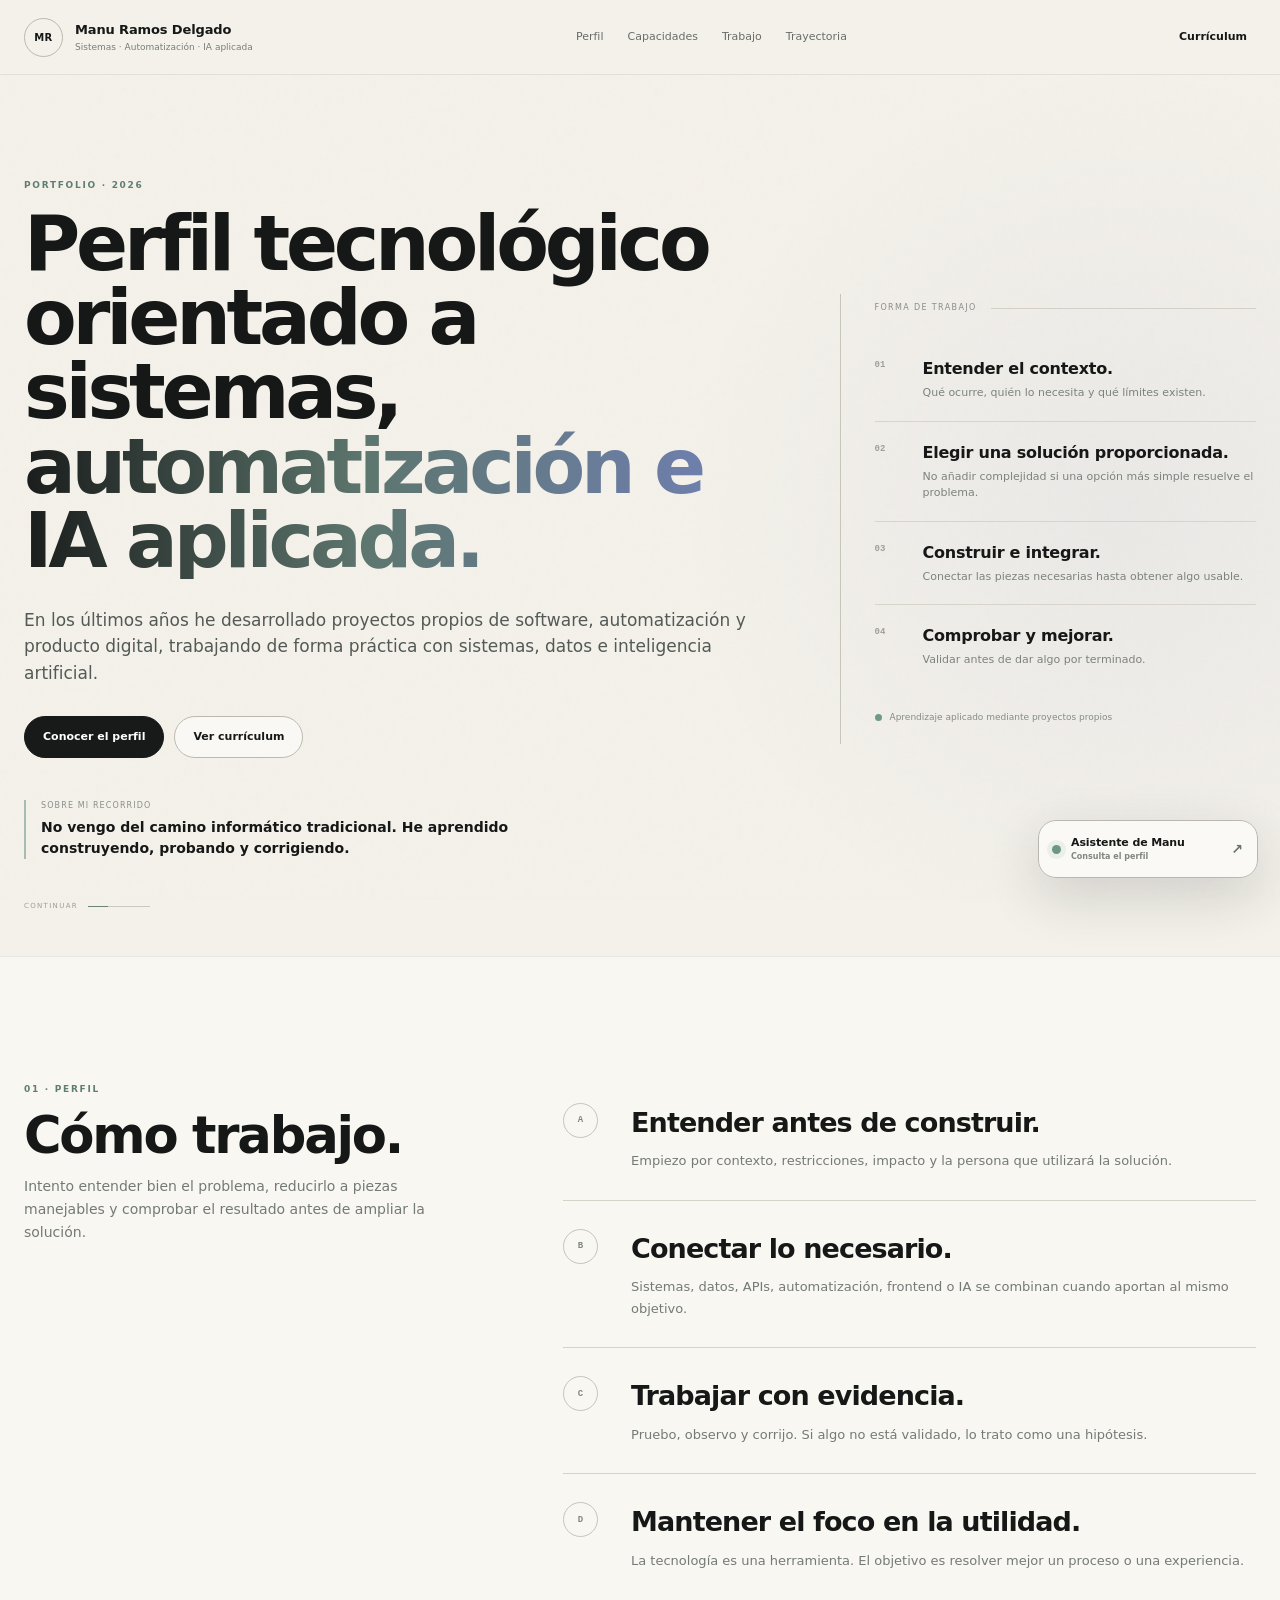
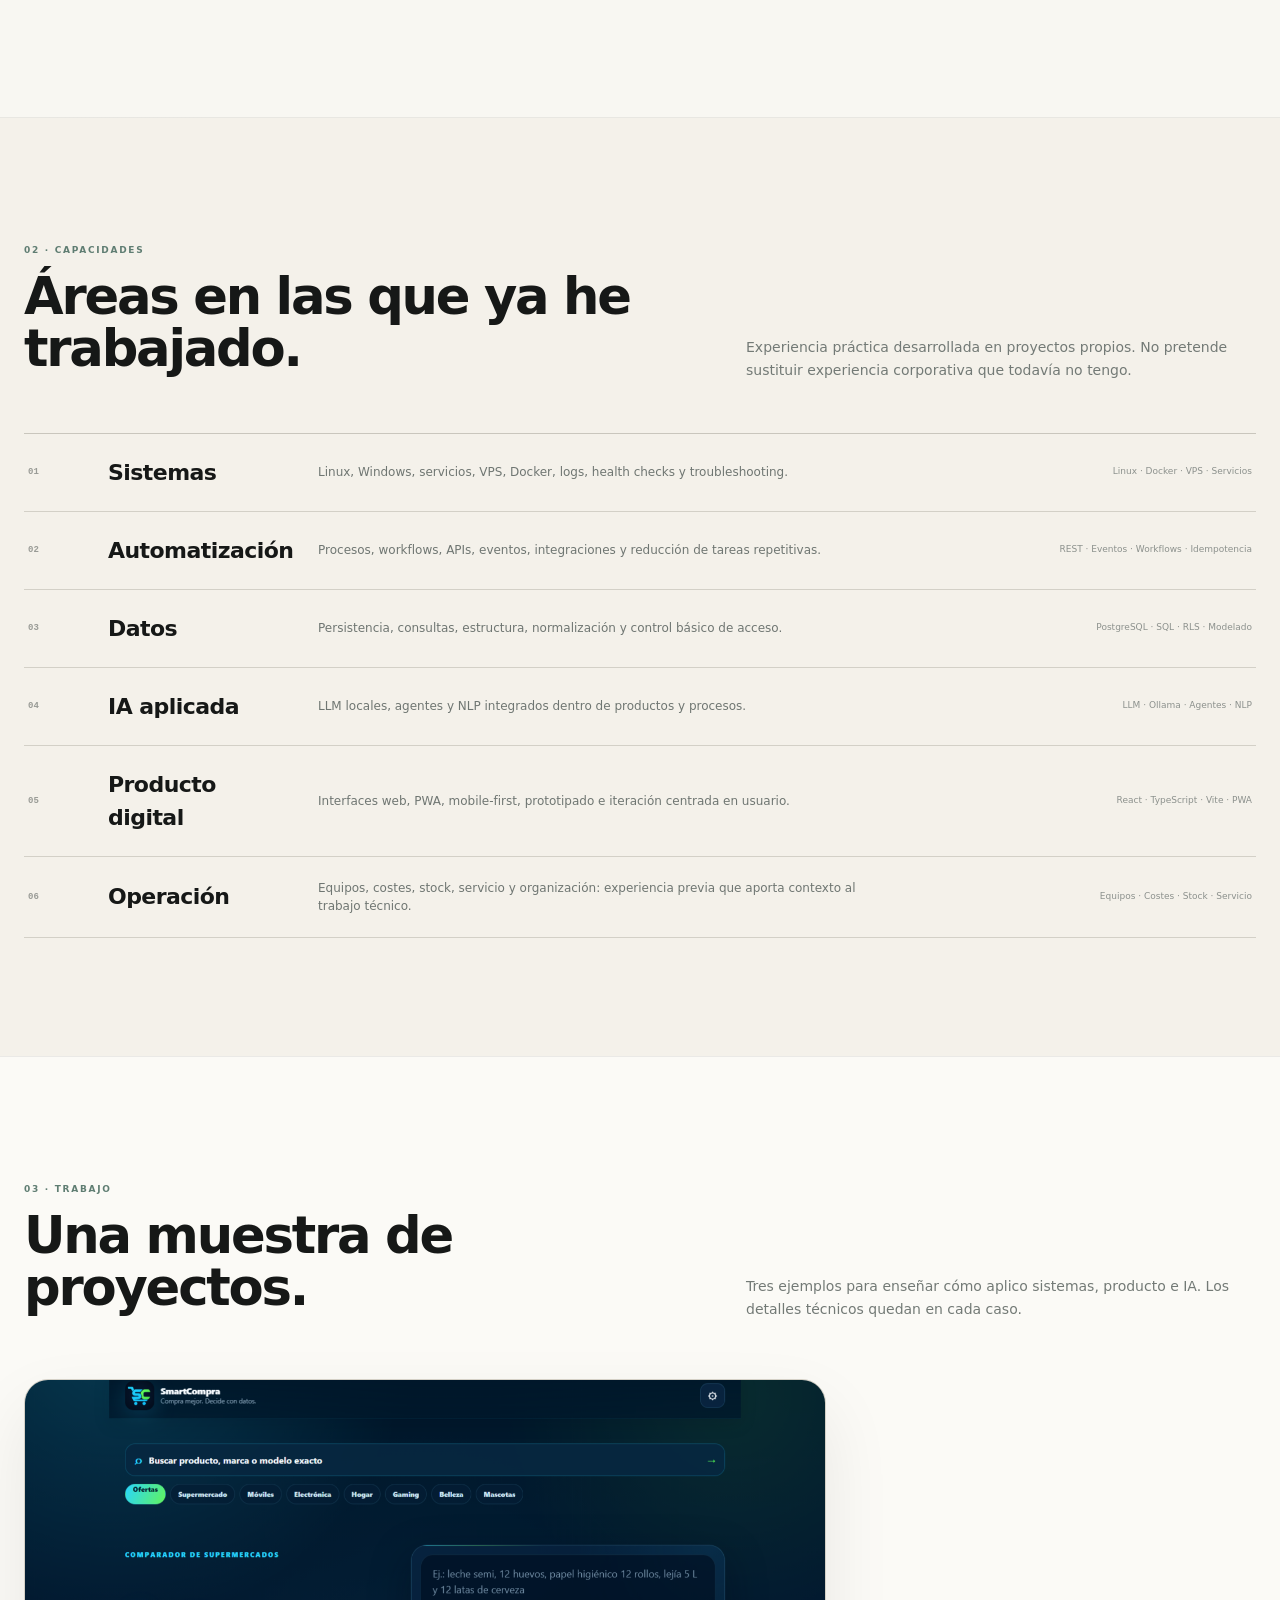
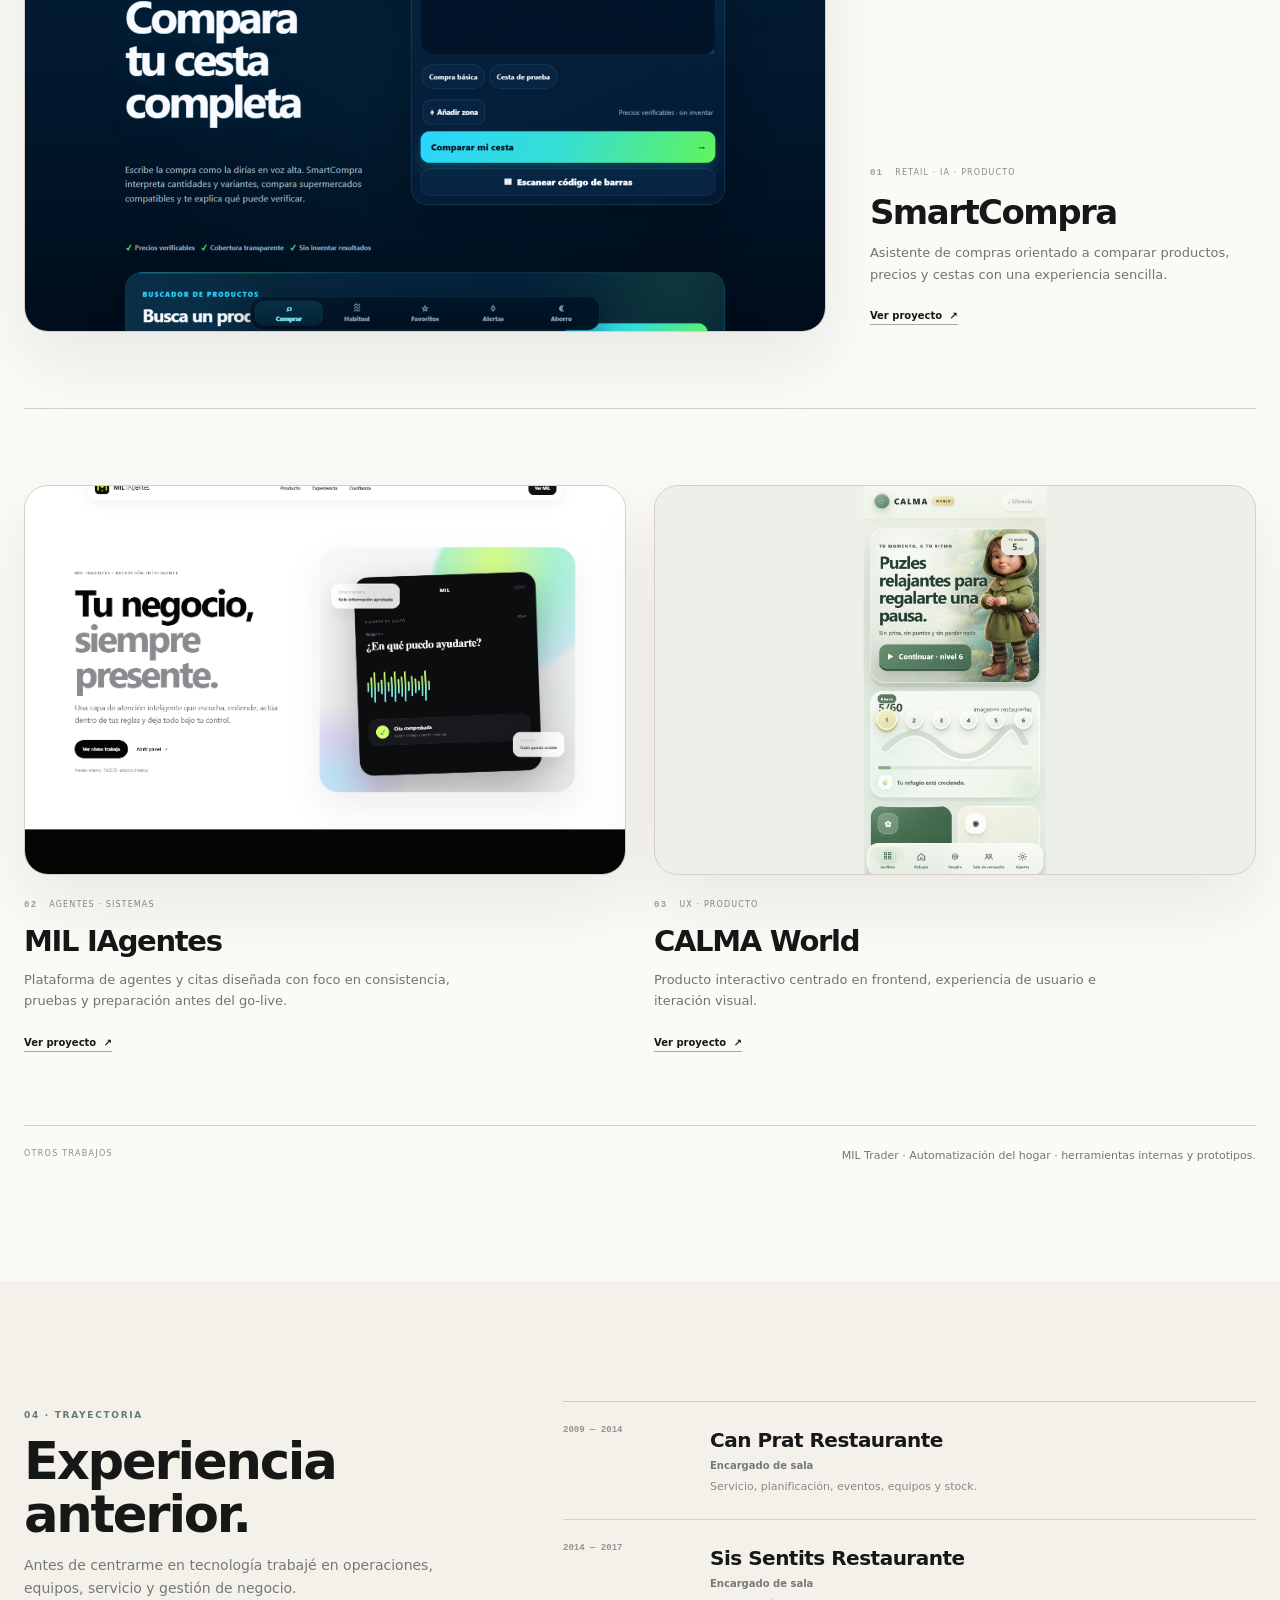
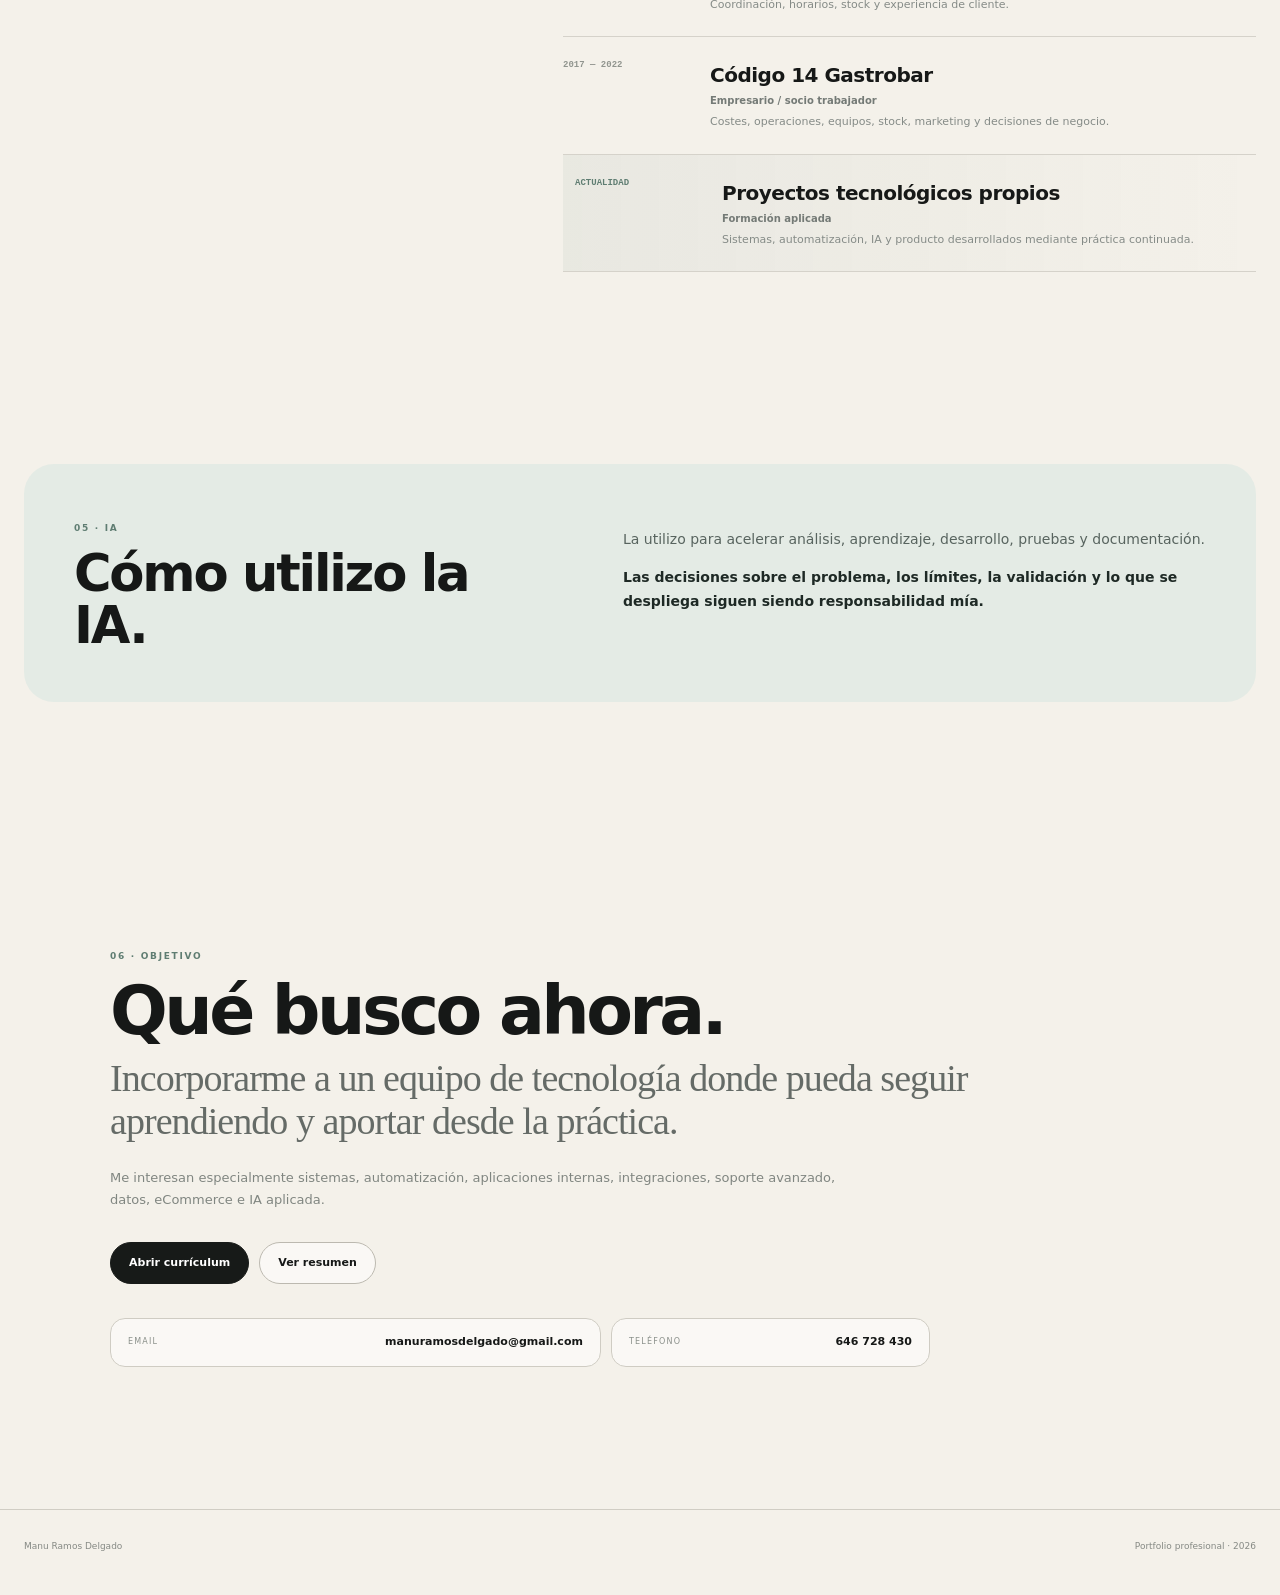
==== index.html @ 3b25ee57 "Replace project case cards with visual capability maps" ====
<!doctype html>
<html lang="es">
<head>
<meta charset="utf-8">
<meta name="viewport" content="width=device-width,initial-scale=1">
<meta name="description" content="Portfolio profesional de Manu Ramos Delgado — sistemas, automatización, IA aplicada y producto digital.">
<title>Manu Ramos Delgado — Portfolio</title>
<link rel="icon" href="favicon.svg" type="image/svg+xml">
<meta name="theme-color" content="#f4f1ea">
<link rel="stylesheet" href="styles-v4.css">
<link rel="stylesheet" href="styles-v4.1.css">
<link rel="stylesheet" href="assistant-widget-v4.css">
<link rel="stylesheet" href="assistant-widget-v4.1.css">
</head>
<body>
<div class="paper-grain" aria-hidden="true"></div>

<header class="site-header">
  <div class="shell header-inner">
    <a class="identity" href="#top">
      <span class="identity-mark">MR</span>
      <span><b>Manu Ramos Delgado</b><small>Sistemas · Automatización · IA aplicada</small></span>
    </a>
    <nav class="main-nav" aria-label="Principal">
      <a href="#perfil">Perfil</a>
      <a href="#capacidades">Capacidades</a>
      <a href="#trabajo">Trabajo</a>
      <a href="#trayectoria">Trayectoria</a>
    </nav>
    <div class="header-actions">
      <a href="cv.html" class="header-link">Currículum</a>
    </div>
  </div>
</header>

<main id="top">
<section class="hero">
  <div class="shell hero-grid">
    <div class="hero-main">
      <div class="eyebrow">PORTFOLIO · 2026</div>
      <h1>
        <span>Perfil tecnológico</span>
        <span>orientado a sistemas,</span>
        <span class="hero-accent">automatización e IA aplicada.</span>
      </h1>
      <p class="hero-lead">En los últimos años he desarrollado proyectos propios de software, automatización y producto digital, trabajando de forma práctica con sistemas, datos e inteligencia artificial.</p>
      <div class="hero-actions">
        <a href="#perfil" class="button primary">Conocer el perfil</a>
        <a href="cv.html" class="button ghost">Ver currículum</a>
      </div>

      <div class="hero-note">
        <span>Sobre mi recorrido</span>
        <strong>No vengo del camino informático tradicional. He aprendido construyendo, probando y corrigiendo.</strong>
      </div>
    </div>

    <aside class="principles" aria-label="Forma de trabajo">
      <div class="principles-head">
        <span>FORMA DE TRABAJO</span>
        <i></i>
      </div>
      <ol>
        <li>
          <span>01</span>
          <div><b>Entender el contexto.</b><p>Qué ocurre, quién lo necesita y qué límites existen.</p></div>
        </li>
        <li>
          <span>02</span>
          <div><b>Elegir una solución proporcionada.</b><p>No añadir complejidad si una opción más simple resuelve el problema.</p></div>
        </li>
        <li>
          <span>03</span>
          <div><b>Construir e integrar.</b><p>Conectar las piezas necesarias hasta obtener algo usable.</p></div>
        </li>
        <li>
          <span>04</span>
          <div><b>Comprobar y mejorar.</b><p>Validar antes de dar algo por terminado.</p></div>
        </li>
      </ol>
      <div class="principles-foot">
        <span class="pulse-dot"></span>
        <small>Aprendizaje aplicado mediante proyectos propios</small>
      </div>
    </aside>
  </div>

  <div class="shell scroll-note" aria-hidden="true">
    <span>CONTINUAR</span><i></i>
  </div>
</section>

<section class="section profile-section" id="perfil">
  <div class="shell editorial-split">
    <div class="section-intro sticky">
      <span class="section-label">01 · PERFIL</span>
      <h2>Cómo trabajo.</h2>
      <p>Intento entender bien el problema, reducirlo a piezas manejables y comprobar el resultado antes de ampliar la solución.</p>
    </div>

    <div class="profile-copy">
      <article class="manifesto-line">
        <span>A</span>
        <div><h3>Entender antes de construir.</h3><p>Empiezo por contexto, restricciones, impacto y la persona que utilizará la solución.</p></div>
      </article>
      <article class="manifesto-line">
        <span>B</span>
        <div><h3>Conectar lo necesario.</h3><p>Sistemas, datos, APIs, automatización, frontend o IA se combinan cuando aportan al mismo objetivo.</p></div>
      </article>
      <article class="manifesto-line">
        <span>C</span>
        <div><h3>Trabajar con evidencia.</h3><p>Pruebo, observo y corrijo. Si algo no está validado, lo trato como una hipótesis.</p></div>
      </article>
      <article class="manifesto-line">
        <span>D</span>
        <div><h3>Mantener el foco en la utilidad.</h3><p>La tecnología es una herramienta. El objetivo es resolver mejor un proceso o una experiencia.</p></div>
      </article>
    </div>
  </div>
</section>

<section class="section capabilities-section" id="capacidades">
  <div class="shell">
    <div class="section-head">
      <div>
        <span class="section-label">02 · CAPACIDADES</span>
        <h2>Áreas en las que ya he trabajado.</h2>
      </div>
      <p>Experiencia práctica desarrollada en proyectos propios. No pretende sustituir experiencia corporativa que todavía no tengo.</p>
    </div>

    <div class="capability-index">
      <article>
        <span class="cap-num">01</span>
        <h3>Sistemas</h3>
        <p>Linux, Windows, servicios, VPS, Docker, logs, health checks y troubleshooting.</p>
        <div>Linux · Docker · VPS · Servicios</div>
      </article>
      <article>
        <span class="cap-num">02</span>
        <h3>Automatización</h3>
        <p>Procesos, workflows, APIs, eventos, integraciones y reducción de tareas repetitivas.</p>
        <div>REST · Eventos · Workflows · Idempotencia</div>
      </article>
      <article>
        <span class="cap-num">03</span>
        <h3>Datos</h3>
        <p>Persistencia, consultas, estructura, normalización y control básico de acceso.</p>
        <div>PostgreSQL · SQL · RLS · Modelado</div>
      </article>
      <article>
        <span class="cap-num">04</span>
        <h3>IA aplicada</h3>
        <p>LLM locales, agentes y NLP integrados dentro de productos y procesos.</p>
        <div>LLM · Ollama · Agentes · NLP</div>
      </article>
      <article>
        <span class="cap-num">05</span>
        <h3>Producto digital</h3>
        <p>Interfaces web, PWA, mobile-first, prototipado e iteración centrada en usuario.</p>
        <div>React · TypeScript · Vite · PWA</div>
      </article>
      <article>
        <span class="cap-num">06</span>
        <h3>Operación</h3>
        <p>Equipos, costes, stock, servicio y organización: experiencia previa que aporta contexto al trabajo técnico.</p>
        <div>Equipos · Costes · Stock · Servicio</div>
      </article>
    </div>
  </div>
</section>

<section class="section work-section" id="trabajo">
  <div class="shell">
    <div class="section-head work-head">
      <div>
        <span class="section-label">03 · TRABAJO</span>
        <h2>Una muestra de proyectos.</h2>
      </div>
      <p>Tres ejemplos para enseñar cómo aplico sistemas, producto e IA. Los detalles técnicos quedan en cada caso.</p>
    </div>

    <article class="project-feature project-smart">
      <figure class="project-image landscape">
        <img src="assets/smartcompra-ui.png" alt="Interfaz de SmartCompra mostrando el comparador de cesta y buscador de productos" loading="lazy">
      </figure>
      <div class="project-copy">
        <div class="project-meta"><span>01</span><span>RETAIL · IA · PRODUCTO</span></div>
        <h3>SmartCompra</h3>
        <p>Asistente de compras orientado a comparar productos, precios y cestas con una experiencia sencilla.</p>
        <a href="project-smartcompra.html">Ver proyecto <span>↗</span></a>
      </div>
    </article>

    <div class="project-pair">
      <article class="project-card">
        <figure class="project-image landscape compact">
          <img src="assets/iagentes-web.png" alt="Web de demostración de MIL IAgentes" loading="lazy">
        </figure>
        <div class="project-copy">
          <div class="project-meta"><span>02</span><span>AGENTES · SISTEMAS</span></div>
          <h3>MIL IAgentes</h3>
          <p>Plataforma de agentes y citas diseñada con foco en consistencia, pruebas y preparación antes del go-live.</p>
          <a href="project-iagentes.html">Ver proyecto <span>↗</span></a>
        </div>
      </article>

      <article class="project-card">
        <figure class="project-image portrait compact">
          <img src="assets/calma-ui.png" alt="Interfaz móvil de CALMA World" loading="lazy">
        </figure>
        <div class="project-copy">
          <div class="project-meta"><span>03</span><span>UX · PRODUCTO</span></div>
          <h3>CALMA World</h3>
          <p>Producto interactivo centrado en frontend, experiencia de usuario e iteración visual.</p>
          <a href="project-calma.html">Ver proyecto <span>↗</span></a>
        </div>
      </article>
    </div>

    <div class="other-work">
      <span>OTROS TRABAJOS</span>
      <p>MIL Trader · Automatización del hogar · herramientas internas y prototipos.</p>
    </div>
  </div>
</section>

<section class="section trajectory-section" id="trayectoria">
  <div class="shell editorial-split trajectory-grid">
    <div class="section-intro sticky">
      <span class="section-label">04 · TRAYECTORIA</span>
      <h2>Experiencia anterior.</h2>
      <p>Antes de centrarme en tecnología trabajé en operaciones, equipos, servicio y gestión de negocio.</p>
    </div>

    <div class="timeline">
      <article>
        <time>2009 — 2014</time>
        <div><h3>Can Prat Restaurante</h3><b>Encargado de sala</b><p>Servicio, planificación, eventos, equipos y stock.</p></div>
      </article>
      <article>
        <time>2014 — 2017</time>
        <div><h3>Sis Sentits Restaurante</h3><b>Encargado de sala</b><p>Coordinación, horarios, stock y experiencia de cliente.</p></div>
      </article>
      <article>
        <time>2017 — 2022</time>
        <div><h3>Código 14 Gastrobar</h3><b>Empresario / socio trabajador</b><p>Costes, operaciones, equipos, stock, marketing y decisiones de negocio.</p></div>
      </article>
      <article class="timeline-current">
        <time>ACTUALIDAD</time>
        <div><h3>Proyectos tecnológicos propios</h3><b>Formación aplicada</b><p>Sistemas, automatización, IA y producto desarrollados mediante práctica continuada.</p></div>
      </article>
    </div>
  </div>
</section>

<section class="section ai-section">
  <div class="shell ai-box">
    <div>
      <span class="section-label">05 · IA</span>
      <h2>Cómo utilizo la IA.</h2>
    </div>
    <div class="ai-text">
      <p>La utilizo para acelerar análisis, aprendizaje, desarrollo, pruebas y documentación.</p>
      <p><strong>Las decisiones sobre el problema, los límites, la validación y lo que se despliega siguen siendo responsabilidad mía.</strong></p>
    </div>
  </div>
</section>

<section class="section closing-section">
  <div class="shell closing">
    <span class="section-label">06 · OBJETIVO</span>
    <h2>Qué busco ahora.</h2>
    <h3>Incorporarme a un equipo de tecnología donde pueda seguir aprendiendo y aportar desde la práctica.</h3>
    <p>Me interesan especialmente sistemas, automatización, aplicaciones internas, integraciones, soporte avanzado, datos, eCommerce e IA aplicada.</p>
    <div class="closing-actions">
      <a href="cv.html" class="button primary">Abrir currículum</a>
      <button type="button" class="button ghost" id="quickOpen2">Ver resumen</button>
    </div>

    <div class="contact-block">
      <a href="mailto:manuramosdelgado@gmail.com"><span>Email</span><b>manuramosdelgado@gmail.com</b></a>
      <a href="tel:646728430"><span>Teléfono</span><b>646 728 430</b></a>
    </div>
  </div>
</section>
</main>

<footer>
  <div class="shell footer-inner">
    <span>Manu Ramos Delgado</span>
    <span>Portfolio profesional · 2026</span>
  </div>
</footer>

<div class="quick-overlay" id="quickOverlay" aria-hidden="true">
  <section class="quick-panel" role="dialog" aria-modal="true" aria-labelledby="quickTitle">
    <button class="quick-close" id="quickClose" type="button" aria-label="Cerrar">×</button>
    <span class="quick-kicker">RESUMEN</span>
    <h2 id="quickTitle">Perfil en un minuto.</h2>
    <div class="quick-grid">
      <article><span>01</span><h3>Trayectoria</h3><p>Experiencia previa en operaciones, equipos, costes, stock y atención al cliente.</p></article>
      <article><span>02</span><h3>Formación práctica</h3><p>Proyectos propios de sistemas, APIs, bases de datos, frontend, automatización e IA aplicada.</p></article>
      <article><span>03</span><h3>Forma de trabajo</h3><p>Entender, simplificar, construir, validar y mejorar.</p></article>
      <article><span>04</span><h3>Límites claros</h3><p>No me presento como especialista en tecnologías o entornos que todavía no he trabajado de forma práctica.</p></article>
    </div>
    <div class="quick-actions">
      <a href="cv.html" class="button primary">Abrir currículum</a>
      <a href="#trabajo" class="button ghost" id="quickEvidence">Ver proyectos</a>
    </div>
  </section>
</div>

<button class="assistant-launcher" id="assistantLauncher" hidden type="button" aria-haspopup="dialog" aria-controls="assistantPanel">
  <span class="assistant-launcher-dot"></span>
  <span class="assistant-launcher-copy"><b>Asistente de Manu</b><small>Consulta el perfil</small></span>
  <span class="assistant-launcher-arrow">↗</span>
</button>

<section class="assistant-panel" id="assistantPanel" role="dialog" aria-modal="false" aria-labelledby="assistantTitle" aria-hidden="true">
  <header class="assistant-header">
    <div>
      <span class="assistant-overline">ASISTENTE DE MANU</span>
      <h2 id="assistantTitle">Pregunta lo que necesites.</h2>
      <p>Puede ayudarte con experiencia, capacidades, proyectos o encaje con una vacante.</p>
    </div>
    <button class="assistant-close" id="assistantClose" type="button" aria-label="Cerrar">×</button>
  </header>

  <div class="assistant-messages" id="assistantMessages" aria-live="polite">
    <article class="message assistant-message welcome-message">
      <div class="message-body">
        <p>Estoy disponible para responder sobre el perfil profesional de Manu.</p>
      </div>
    </article>
  </div>

  <footer class="assistant-compose">
    <div class="compose-box">
      <textarea id="assistantInput" rows="1" maxlength="12000" placeholder="Escribe una pregunta o pega aquí una oferta…" aria-label="Mensaje para el asistente"></textarea>
      <button id="assistantSend" type="button" aria-label="Enviar">↑</button>
    </div>
    <div class="assistant-footnote">
      <span>No se guarda esta conversación.</span>
      <span id="assistantStatus">Disponible</span>
    </div>
  </footer>
</section>

<script>
window.PORTFOLIO_ASSISTANT_CONFIG={
  endpoint:"https://assistant.141.94.31.83.sslip.io/v1/chat",
  contactEndpoint:"https://assistant.141.94.31.83.sslip.io/v1/contact",
  healthEndpoint:"https://assistant.141.94.31.83.sslip.io/health",
  publicEmail:"manuramosdelgado@gmail.com",
  publicPhone:"646728430",
  autoContact:false,
  enabled:true,
  requireReady:true
};
</script>
<script src="assistant-widget.js"></script>
<script src="app-v4.js"></script>
</body>
</html>
---- styles-v4.css ----
:root{
  --paper:#f4f1ea;
  --paper-2:#fbfaf6;
  --ink:#161817;
  --soft:#5f6461;
  --muted:#858b87;
  --line:#d8d5cc;
  --line-dark:#c7c3b8;
  --sage:#5f7d72;
  --sage-soft:#dfe8e1;
  --blue:#6679b7;
  --blue-soft:#e7eaf4;
  --cream:#ebe6db;
  --max:1240px;
  --shadow:0 30px 70px rgba(28,31,29,.08);
}
*{box-sizing:border-box}
html{scroll-behavior:smooth}
body{
  margin:0;
  color:var(--ink);
  background:
    radial-gradient(circle at 88% 8%,rgba(102,121,183,.07),transparent 28rem),
    radial-gradient(circle at 10% 34%,rgba(95,125,114,.065),transparent 30rem),
    var(--paper);
  font-family:Inter,ui-sans-serif,system-ui,-apple-system,BlinkMacSystemFont,"Segoe UI",sans-serif;
  line-height:1.5;
  overflow-x:hidden
}
body.modal-open{overflow:hidden}
a{color:inherit}
button{font:inherit;color:inherit}
img{display:block;max-width:100%}
.shell{width:min(var(--max),calc(100% - 48px));margin:auto}
.paper-grain{
  position:fixed;inset:0;z-index:-1;pointer-events:none;opacity:.022;
  background-image:url("data:image/svg+xml,%3Csvg viewBox='0 0 180 180' xmlns='http://www.w3.org/2000/svg'%3E%3Cfilter id='n'%3E%3CfeTurbulence type='fractalNoise' baseFrequency='.78' numOctaves='2' stitchTiles='stitch'/%3E%3C/filter%3E%3Crect width='100%25' height='100%25' filter='url(%23n)' opacity='.9'/%3E%3C/svg%3E")
}

.site-header{
  position:sticky;top:0;z-index:50;
  background:rgba(244,241,234,.84);
  backdrop-filter:blur(18px);
  border-bottom:1px solid rgba(22,24,23,.08)
}
.header-inner{height:74px;display:flex;align-items:center;justify-content:space-between;gap:24px}
.identity{display:flex;align-items:center;gap:12px;text-decoration:none}
.identity-mark{
  width:39px;height:39px;border-radius:50%;border:1px solid #bab7ae;
  display:grid;place-items:center;font-size:10px;font-weight:900;letter-spacing:.04em
}
.identity b{display:block;font-size:13px;letter-spacing:-.01em}
.identity small{display:block;font-size:9px;color:#787d79;margin-top:2px}
.main-nav{display:flex;gap:24px}
.main-nav a{font-size:11px;color:#676d69;text-decoration:none;transition:.18s color}
.main-nav a:hover{color:#111}
.header-actions{display:flex;align-items:center;gap:9px}
.header-link{font-size:11px;text-decoration:none;font-weight:700;padding:8px 9px}
.sixty-button{
  width:43px;height:33px;border:1px solid #bcb9b0;border-radius:999px;background:rgba(255,255,255,.45);
  font-size:9px;font-weight:900;cursor:pointer;transition:.2s background,.2s transform
}
.sixty-button:hover{background:#fff;transform:translateY(-1px)}

.hero{padding:104px 0 44px;min-height:calc(100vh - 74px);display:flex;flex-direction:column;justify-content:center}
.hero-grid{display:grid;grid-template-columns:1.08fr .62fr;gap:90px;align-items:center}
.eyebrow,.section-label,.quick-kicker{
  font-size:9px;letter-spacing:.19em;text-transform:uppercase;font-weight:800;color:var(--sage)
}
.hero h1{
  font-size:clamp(58px,7vw,94px);
  line-height:.94;letter-spacing:-.063em;margin:14px 0 28px;font-weight:760
}
.hero h1 span{display:block}
.hero-accent{
  color:transparent;
  background:linear-gradient(90deg,#1a1d1b 0%,#5d766e 47%,#7180b5 100%);
  -webkit-background-clip:text;background-clip:text
}
.hero-lead{font-size:18px;line-height:1.55;color:#535a56;max-width:720px}
.hero-actions,.closing-actions,.quick-actions{display:flex;gap:10px;flex-wrap:wrap;margin-top:30px}
.button{
  display:inline-flex;align-items:center;justify-content:center;text-decoration:none;
  border-radius:999px;padding:12px 18px;font-size:11px;font-weight:800;
  border:1px solid #bcb9b0;cursor:pointer;transition:.2s transform,.2s box-shadow,.2s background
}
.button:hover{transform:translateY(-1px)}
.button.primary{background:#171a18;color:#fff;border-color:#171a18}
.button.primary:hover{box-shadow:0 12px 26px rgba(22,24,23,.13)}
.button.ghost{background:rgba(255,255,255,.52)}
.hero-note{margin-top:52px;padding-left:15px;border-left:2px solid #a8bbb3}
.hero-note span{display:block;font-size:8px;letter-spacing:.14em;text-transform:uppercase;color:#87908b}
.hero-note strong{display:block;font-size:14px;margin-top:5px;max-width:560px}

.principles{
  position:relative;padding:8px 0 0 34px;border-left:1px solid #c9c5bb;
  min-height:450px
}
.principles-head{display:flex;align-items:center;gap:14px;margin-bottom:24px}
.principles-head span{font-size:8px;letter-spacing:.17em;color:#8a8d89}
.principles-head i{height:1px;flex:1;background:#d4d0c6;overflow:hidden;position:relative}
.principles-head i:after{
  content:"";position:absolute;left:-36%;top:0;width:36%;height:1px;background:#6a847a;
  animation:lineSweep 5.5s ease-in-out infinite
}
@keyframes lineSweep{0%{left:-36%;opacity:0}14%{opacity:1}72%{opacity:1}100%{left:100%;opacity:0}}
.principles ol{list-style:none;padding:0;margin:0}
.principles li{
  display:grid;grid-template-columns:34px 1fr;gap:14px;padding:19px 0;
  border-top:1px solid #d8d4ca
}
.principles li:first-child{border-top:0}
.principles li>span{font:700 9px ui-monospace,SFMono-Regular,Consolas,monospace;color:#a09f98;padding-top:3px}
.principles b{display:block;font-size:16px;letter-spacing:-.015em}
.principles p{font-size:11px;color:#7c827e;margin:4px 0 0;max-width:340px}
.principles-foot{display:flex;align-items:center;gap:8px;margin-top:23px;color:#858b87}
.principles-foot small{font-size:9px}
.pulse-dot{width:7px;height:7px;border-radius:50%;background:#6f9989;box-shadow:0 0 0 0 rgba(111,153,137,.28);animation:pulse 2.7s infinite}
@keyframes pulse{0%{box-shadow:0 0 0 0 rgba(111,153,137,.28)}70%{box-shadow:0 0 0 8px rgba(111,153,137,0)}100%{box-shadow:0 0 0 0 rgba(111,153,137,0)}}
.scroll-note{display:flex;align-items:center;gap:10px;margin-top:auto;padding-top:42px}
.scroll-note span{font-size:7px;letter-spacing:.19em;color:#9a9d99}
.scroll-note i{width:62px;height:1px;background:#cbc8bf;position:relative;overflow:hidden}
.scroll-note i:after{content:"";position:absolute;width:20px;height:1px;background:#6b8179;animation:scrollCue 2.8s linear infinite}
@keyframes scrollCue{from{left:-22px}to{left:64px}}

.section{padding:118px 0}
.editorial-split{display:grid;grid-template-columns:.78fr 1.22fr;gap:96px;align-items:start}
.sticky{position:sticky;top:115px}
.section-intro h2,.section-head h2{
  font-size:clamp(39px,4.8vw,62px);line-height:1.02;letter-spacing:-.049em;margin:10px 0 14px
}
.section-intro p,.section-head>p{font-size:14px;line-height:1.65;color:#737a76;max-width:510px}

.profile-section{background:rgba(251,250,246,.66);border-top:1px solid rgba(22,24,23,.07);border-bottom:1px solid rgba(22,24,23,.07)}
.profile-copy{display:grid}
.manifesto-line{display:grid;grid-template-columns:48px 1fr;gap:20px;padding:28px 0;border-top:1px solid #d5d2c8}
.manifesto-line:first-child{border-top:0}
.manifesto-line>span{
  width:35px;height:35px;border:1px solid #c6c3ba;border-radius:50%;display:grid;place-items:center;
  font:700 9px ui-monospace,SFMono-Regular,Consolas,monospace;color:#808680
}
.manifesto-line h3{font-size:27px;letter-spacing:-.033em;margin:0 0 7px;font-weight:690}
.manifesto-line p{font-size:13px;line-height:1.65;color:#747a76;margin:0;max-width:690px}

.capabilities-section{background:var(--paper)}
.section-head{display:flex;align-items:end;justify-content:space-between;gap:70px;margin-bottom:44px}
.section-head>div{max-width:760px}.section-head>p{margin:0 0 6px}
.capability-index{border-top:1px solid #c9c6bd}
.capability-index article{
  display:grid;grid-template-columns:60px 190px 1fr 300px;gap:20px;align-items:center;
  padding:22px 4px;border-bottom:1px solid #d3d0c7;transition:.22s background,.22s padding
}
.capability-index article:hover{background:rgba(255,255,255,.42);padding-left:14px;padding-right:14px}
.cap-num{font:700 9px ui-monospace,SFMono-Regular,Consolas,monospace;color:#999b96}
.capability-index h3{font-size:22px;letter-spacing:-.025em;margin:0}
.capability-index p{font-size:12px;color:#6f7672;margin:0;max-width:560px}
.capability-index article>div{font-size:9px;color:#8c918d;text-align:right}

.work-section{background:#fbfaf6;border-top:1px solid rgba(22,24,23,.07);border-bottom:1px solid rgba(22,24,23,.07)}
.work-head{margin-bottom:52px}
.project-feature{
  display:grid;grid-template-columns:1.35fr .65fr;gap:44px;align-items:end;
  padding-bottom:76px;border-bottom:1px solid #d2cfc5
}
.project-image{
  margin:0;overflow:hidden;border-radius:24px;border:1px solid #d4d0c6;background:#eceae2;
  box-shadow:var(--shadow)
}
.project-image.landscape{aspect-ratio:1.45/1}
.project-image img{
  width:100%;height:100%;object-fit:cover;
  transition:transform .7s cubic-bezier(.2,.7,.2,1)
}
.project-image:hover img{transform:scale(1.018)}
.project-copy{padding-bottom:6px}
.project-meta{display:flex;gap:12px;align-items:center;margin-bottom:16px}
.project-meta span{font-size:8px;letter-spacing:.14em;color:#858b87}
.project-meta span:first-child{font:700 9px ui-monospace,SFMono-Regular,Consolas,monospace;color:#a0a29d}
.project-copy h3{font-size:38px;line-height:1;letter-spacing:-.045em;margin:0 0 13px}
.project-copy p{font-size:13px;line-height:1.65;color:#6e7571;margin:0 0 17px;max-width:450px}
.project-copy a{font-size:10px;font-weight:800;text-decoration:none;border-bottom:1px solid #a8aaa5;padding-bottom:3px}
.project-copy a span{margin-left:4px}
.project-pair{display:grid;grid-template-columns:1fr 1fr;gap:28px;padding-top:76px}
.project-card{display:flex;flex-direction:column}
.project-card .project-image{margin-bottom:24px}
.project-image.compact{height:390px;aspect-ratio:auto}
.project-image.portrait{background:#edf0e9}
.project-image.portrait img{object-fit:contain;object-position:center top}
.project-card .project-copy h3{font-size:31px}
.other-work{margin-top:66px;padding-top:22px;border-top:1px solid #d4d1c8;display:flex;justify-content:space-between;gap:30px}
.other-work span{font-size:8px;letter-spacing:.16em;color:#8b8e89}
.other-work p{font-size:11px;color:#717773;margin:0;text-align:right}

.trajectory-section{background:var(--paper)}
.timeline{border-top:1px solid #ccc9c0}
.timeline article{display:grid;grid-template-columns:125px 1fr;gap:22px;padding:23px 0;border-bottom:1px solid #d5d2ca}
.timeline time{font:700 9px ui-monospace,SFMono-Regular,Consolas,monospace;color:#91958f}
.timeline h3{font-size:20px;letter-spacing:-.025em;margin:0 0 3px}
.timeline b{display:block;font-size:10px;color:#747a76;font-weight:700}
.timeline p{font-size:11px;color:#858b87;margin:6px 0 0}
.timeline-current{background:linear-gradient(90deg,rgba(95,125,114,.07),transparent);padding-left:12px!important}
.timeline-current time{color:#5f7d72}

.ai-section{padding-top:74px}
.ai-box{
  border-radius:30px;background:#dfe7e0;padding:50px;
  display:grid;grid-template-columns:.9fr 1.1fr;gap:72px
}
.ai-box h2{font-size:clamp(39px,4.8vw,62px);line-height:1.01;letter-spacing:-.049em;margin:10px 0 0}
.ai-text p{font-size:14px;line-height:1.7;color:#58645f}
.ai-text strong{color:#1e2925}

.closing-section{padding:122px 0 142px}
.closing{max-width:1060px}
.closing h2{font-size:clamp(55px,7vw,94px);line-height:.94;letter-spacing:-.064em;margin:12px 0 13px}
.closing h3{
  font-family:ui-serif,Georgia,"Times New Roman",serif;font-weight:400;
  font-size:clamp(29px,3.7vw,48px);line-height:1.13;letter-spacing:-.025em;
  color:#656b67;margin:0;max-width:970px
}
.closing>p{font-size:13px;line-height:1.7;color:#808681;max-width:760px;margin-top:24px}

.contact-block{display:grid;grid-template-columns:minmax(0,1fr) minmax(0,.65fr);gap:10px;margin-top:34px;max-width:820px}
.contact-block a{display:flex;justify-content:space-between;align-items:center;gap:18px;padding:15px 17px;border:1px solid #cfccc3;border-radius:15px;background:rgba(255,255,255,.5);text-decoration:none;transition:.2s background,.2s transform,.2s border-color}
.contact-block a:hover{background:#fff;border-color:#aaa99f;transform:translateY(-1px)}
.contact-block span{font-size:8px;letter-spacing:.15em;text-transform:uppercase;color:#8b908b}
.contact-block b{font-size:11px;font-weight:750;text-align:right}

footer{border-top:1px solid #d0cdc4;padding:30px 0 42px}
.footer-inner{display:flex;justify-content:space-between;gap:20px;font-size:9px;color:#858984}

.quick-overlay{
  position:fixed;inset:0;z-index:100;background:rgba(32,34,32,.26);backdrop-filter:blur(12px);
  display:grid;place-items:center;padding:22px;opacity:0;pointer-events:none;transition:.22s opacity
}
.quick-overlay.open{opacity:1;pointer-events:auto}
.quick-panel{
  position:relative;width:min(900px,100%);max-height:88vh;overflow:auto;
  background:#fbfaf6;border:1px solid #d0cdc3;border-radius:28px;padding:36px;
  box-shadow:0 45px 120px rgba(28,31,29,.18);transform:translateY(12px) scale(.99);transition:.22s transform
}
.quick-overlay.open .quick-panel{transform:none}
.quick-close{position:absolute;right:18px;top:14px;border:0;background:transparent;font-size:28px;color:#8a8f8b;cursor:pointer}
.quick-panel>h2{font-size:43px;letter-spacing:-.045em;margin:7px 0 26px}
.quick-grid{display:grid;grid-template-columns:1fr 1fr;gap:12px}
.quick-grid article{border:1px solid #d7d3ca;border-radius:17px;padding:18px;background:#f6f3ec}
.quick-grid article>span{font:700 9px ui-monospace,SFMono-Regular,Consolas,monospace;color:#9a9c97}
.quick-grid h3{font-size:18px;margin:12px 0 5px}
.quick-grid p{font-size:11px;line-height:1.55;color:#767c78;margin:0}

.reveal{opacity:0;transform:translateY(18px);transition:opacity .72s cubic-bezier(.2,.7,.2,1),transform .72s cubic-bezier(.2,.7,.2,1)}
.reveal.visible{opacity:1;transform:none}
:focus-visible{outline:2px solid #526b62;outline-offset:4px}

@media(max-width:1050px){
  .main-nav{display:none}
  .hero-grid{grid-template-columns:1fr;gap:68px}
  .principles{max-width:760px;padding-left:28px;min-height:auto}
  .editorial-split{grid-template-columns:1fr;gap:38px}
  .sticky{position:static}
  .capability-index article{grid-template-columns:50px 170px 1fr}
  .capability-index article>div{grid-column:3;text-align:left}
  .project-feature{grid-template-columns:1fr;align-items:start}
  .project-copy{max-width:680px}
  .project-pair{grid-template-columns:1fr 1fr}
  .ai-box{grid-template-columns:1fr;gap:28px}
}
@media(max-width:760px){
  .shell{width:min(var(--max),calc(100% - 28px))}
  .header-inner{height:64px}
  .identity small{display:none}
  .header-link{display:none}
  .hero{padding:66px 0 44px;min-height:auto}
  .hero h1{font-size:46px;letter-spacing:-.055em}
  .hero-lead{font-size:15px}
  .hero-note{margin-top:38px}
  .principles{padding-left:18px}
  .section{padding:82px 0}
  .section-intro h2,.section-head h2,.ai-box h2{font-size:40px}
  .section-head{display:block;margin-bottom:32px}
  .section-head>p{margin-top:14px}
  .capability-index article{grid-template-columns:36px 1fr;gap:12px;padding:19px 0}
  .capability-index h3{font-size:20px}
  .capability-index p,.capability-index article>div{grid-column:2;text-align:left}
  .project-feature{gap:26px;padding-bottom:56px}
  .project-pair{grid-template-columns:1fr;padding-top:56px}
  .project-image.compact{height:auto;aspect-ratio:1.35/1}
  .project-image.portrait{aspect-ratio:1.1/1;height:auto}
  .project-image.portrait img{object-fit:cover;object-position:center 12%}
  .project-copy h3,.project-card .project-copy h3{font-size:30px}
  .other-work{display:block}
  .other-work p{text-align:left;margin-top:6px}
  .timeline article{grid-template-columns:1fr;gap:6px}
  .ai-box{padding:30px 22px}
  .closing h2{font-size:49px}
  .quick-grid{grid-template-columns:1fr}
  .quick-panel{padding:28px 20px}
  .contact-block{grid-template-columns:1fr}
  .contact-block a{align-items:flex-start;flex-direction:column;gap:3px}
  .contact-block b{text-align:left}
  .footer-inner{flex-direction:column}
}
@media(max-width:500px){
  .hero h1{font-size:40px}
  .hero-actions,.closing-actions{display:grid}
  .button{width:100%}
  .principles li{grid-template-columns:30px 1fr}
  .manifesto-line{grid-template-columns:40px 1fr}
  .manifesto-line h3{font-size:23px}
  .project-image.landscape{aspect-ratio:1.15/1}
  .project-image.landscape img{object-position:center top}
}
@media(prefers-reduced-motion:reduce){
  html{scroll-behavior:auto}
  .principles-head i:after,.pulse-dot,.scroll-note i:after{animation:none}
  .reveal{opacity:1;transform:none;transition:none}
  .project-image img,.button,.sixty-button{transition:none}
}
---- styles-v4.1.css ----
/* V4.1 — sober tone, shared rhythm and restored motion */
.site-header{transition:box-shadow .25s ease,transform .25s ease,background .25s ease}
.site-header.scrolled{box-shadow:0 8px 30px rgba(31,35,32,.055);background:rgba(244,241,234,.93)}
.site-header.compact{transform:translateY(-100%)}

.hero h1{font-size:clamp(48px,6vw,78px);line-height:.97;letter-spacing:-.055em;max-width:880px}
.hero-lead{font-size:17px;max-width:760px}
.hero-note{margin-top:42px}
.section-intro h2,.section-head h2,.ai-box h2{font-size:clamp(36px,4vw,54px);letter-spacing:-.043em}
.closing h2{font-size:clamp(42px,5.6vw,68px);line-height:.98;letter-spacing:-.052em}
.closing h3{font-size:clamp(24px,3vw,38px);max-width:900px}
.ai-box{background:#e4ebe5}
.project-copy h3{font-size:34px}
.project-card .project-copy h3{font-size:29px}

.project-image{
  transform:perspective(1200px) rotateX(var(--tilt-y,0deg)) rotateY(var(--tilt-x,0deg));
  transition:transform .35s cubic-bezier(.2,.7,.2,1),box-shadow .35s ease;
  position:relative
}
.project-image::after{
  content:"";position:absolute;inset:0;pointer-events:none;
  background:radial-gradient(circle at var(--glow-x,50%) var(--glow-y,50%),rgba(255,255,255,.24),transparent 35%);
  opacity:0;transition:opacity .3s ease
}
.project-image:hover::after{opacity:.7}
.project-image:hover{box-shadow:0 34px 80px rgba(28,31,29,.11)}
.project-image img{transform:translateY(var(--parallax,0px)) scale(1.015);will-change:transform}
.project-image:hover img{transform:translateY(var(--parallax,0px)) scale(1.025)}

.motion-item{
  opacity:0;transform:translateY(24px);filter:blur(2px);
  transition:opacity .72s cubic-bezier(.2,.7,.2,1),transform .72s cubic-bezier(.2,.7,.2,1),filter .72s ease;
  transition-delay:var(--motion-delay,0ms)
}
.motion-item.motion-soft{transform:translateY(16px)}
.motion-item.motion-hero{transform:translateY(18px)}
.motion-item.in-view{opacity:1;transform:translateY(0);filter:blur(0)}
.qa-static .motion-item{opacity:1!important;transform:none!important;filter:none!important;transition:none!important}

.principles li{transition:background .25s ease,padding-left .25s ease}
.principles li:hover{background:rgba(255,255,255,.35);padding-left:7px}
.manifesto-line{transition:background .25s ease,padding-left .25s ease}
.manifesto-line:hover{background:rgba(255,255,255,.28);padding-left:8px}

@media(max-width:760px){
  .hero h1{font-size:43px}
  .section-intro h2,.section-head h2,.ai-box h2{font-size:37px}
  .closing h2{font-size:43px}
  .closing h3{font-size:27px}
  .project-image{transform:none!important}
}
@media(prefers-reduced-motion:reduce){
  .motion-item{opacity:1!important;transform:none!important;filter:none!important;transition:none!important}
  .project-image{transform:none!important}
  .project-image img{transform:none!important}
  .site-header{transition:none!important}
}
---- assistant-widget-v4.css ----
.assistant-launcher{position:fixed;right:24px;bottom:24px;z-index:100;border:1px solid #c4c0b6;background:rgba(251,250,246,.95);backdrop-filter:blur(14px);box-shadow:0 16px 50px rgba(34,38,35,.12);border-radius:999px;padding:11px 15px;display:flex;align-items:center;gap:9px;font-size:11px;font-weight:800;cursor:pointer;transition:.2s transform,.2s box-shadow}
.assistant-launcher:hover{transform:translateY(-2px);box-shadow:0 20px 58px rgba(34,38,35,.16)}.assistant-launcher-dot{width:8px;height:8px;border-radius:50%;background:#6c9787;box-shadow:0 0 0 5px rgba(108,151,135,.11)}
.assistant-panel{position:fixed;z-index:110;right:24px;bottom:78px;width:min(430px,calc(100vw - 32px));height:min(680px,calc(100vh - 110px));display:flex;flex-direction:column;background:rgba(251,250,246,.99);border:1px solid #cbc7bd;border-radius:26px;box-shadow:0 32px 100px rgba(27,31,28,.19);overflow:hidden;opacity:0;transform:translateY(14px) scale(.985);pointer-events:none;transition:.22s opacity,.22s transform}
.assistant-panel.open{opacity:1;transform:none;pointer-events:auto}
.assistant-header{padding:22px 22px 18px;border-bottom:1px solid #e0ddd5;display:flex;justify-content:space-between;gap:15px}.assistant-overline{font-size:8px;letter-spacing:.16em;color:#5f7d72;font-weight:800}.assistant-header h2{font-size:24px;letter-spacing:-.035em;margin:5px 0 4px}.assistant-header p{font-size:10px;color:#878c88;margin:0}.assistant-close{border:0;background:none;font-size:25px;color:#8d918e;cursor:pointer;align-self:flex-start}
.assistant-messages{flex:1;overflow:auto;padding:19px 18px 24px;scroll-behavior:smooth}.message{display:flex;margin:0 0 12px}.message-body{max-width:88%;font-size:12px;line-height:1.58}.message-body p{margin:0 0 8px}.message-body p:last-child{margin-bottom:0}.assistant-message .message-body{background:#efede6;border:1px solid #dfdbd1;border-radius:6px 17px 17px 17px;padding:12px 13px}.user-message{justify-content:flex-end}.user-message .message-body{background:#1b1e1c;color:#fff;border-radius:17px 6px 17px 17px;padding:11px 13px}
.starter-prompts,.suggestion-prompts{display:flex;flex-wrap:wrap;gap:7px;margin:4px 0 18px}.starter-prompts button,.suggestion-prompts button{border:1px solid #d0ccc2;border-radius:999px;background:#faf8f2;padding:7px 9px;font-size:9px;color:#555c58;cursor:pointer;text-align:left}.starter-prompts button:hover,.suggestion-prompts button:hover{background:#fff;border-color:#aeb8b2}
.typing-message .message-body{display:flex;gap:5px;align-items:center;min-width:56px}.typing-dot{width:5px;height:5px;border-radius:50%;background:#82918a;animation:typing 1.2s infinite}.typing-dot:nth-child(2){animation-delay:.15s}.typing-dot:nth-child(3){animation-delay:.3s}@keyframes typing{0%,60%,100%{transform:translateY(0);opacity:.4}30%{transform:translateY(-3px);opacity:1}}
.evidence-strip{display:flex;flex-wrap:wrap;gap:6px;margin:9px 0 4px}.evidence-strip a,.evidence-strip span{font-size:9px;text-decoration:none;border:1px solid #c8ccc8;color:#4f615a;border-radius:999px;padding:5px 7px;background:#f8f7f2}
.fit-list{display:grid;gap:6px;margin:10px 0 2px}.fit-item{border:1px solid #d8d4ca;border-radius:12px;padding:9px;background:#f7f5ef}.fit-top{display:flex;justify-content:space-between;gap:10px;align-items:center}.fit-top b{font-size:10px}.fit-status{font-size:7px;letter-spacing:.1em;text-transform:uppercase;border-radius:999px;padding:3px 5px}.fit-status.demostrado{background:#dcebe2;color:#345b49}.fit-status.transferible{background:#e6e8f0;color:#4f5e88}.fit-status.brecha{background:#ece5db;color:#795e3b}.fit-item p{font-size:9px;color:#727873;margin:5px 0 0}
.assistant-compose{padding:12px 14px 14px;border-top:1px solid #e1ded6;background:#f8f6f0}.compose-box{display:flex;align-items:flex-end;gap:8px;border:1px solid #cbc7bd;background:#fff;border-radius:17px;padding:8px}.compose-box textarea{flex:1;resize:none;max-height:150px;overflow:auto;border:0;outline:0;background:transparent;color:#202321;font:12px/1.45 inherit;padding:4px 5px}.compose-box button{width:31px;height:31px;flex:none;border:0;border-radius:50%;background:#1b1e1c;color:#fff;font-size:15px;cursor:pointer}.compose-box button:disabled{opacity:.35;cursor:default}.assistant-footnote{display:flex;justify-content:space-between;gap:10px;margin-top:7px;padding:0 3px;font-size:8px;color:#9a9e9b}.degraded-note{font-size:8px;color:#866f53;margin-top:7px}
.assistant-contact-card{margin:14px 0 18px;padding:15px;border:1px solid #cbd3ce;border-radius:17px;background:#edf2ee}.contact-card-kicker{font-size:7px;letter-spacing:.16em;color:#5f7d72;font-weight:900}.assistant-contact-card h3{font-size:15px;margin:6px 0 5px}.assistant-contact-card>p{font-size:10px;line-height:1.5;color:#6f7772;margin:0 0 12px}.contact-card-actions{display:flex;gap:7px;flex-wrap:wrap}.contact-primary,.contact-secondary{border-radius:999px;padding:8px 10px;font-size:9px;font-weight:800;text-decoration:none;cursor:pointer}.contact-primary{border:1px solid #1b1e1c;background:#1b1e1c;color:#fff}.contact-secondary{border:1px solid #bdc5c0;background:#f9faf7;color:#4e5d56}.assistant-contact-form{display:grid;gap:9px;margin-top:12px}.assistant-contact-form label{font-size:8px;font-weight:800;color:#59635e}.assistant-contact-form label small{font-weight:500;color:#929893}.assistant-contact-form input,.assistant-contact-form textarea{width:100%;margin-top:4px;border:1px solid #c9cec9;border-radius:10px;background:#fff;padding:9px 10px;color:#1d211f;font:11px/1.4 inherit;outline:0}.assistant-contact-form input:focus,.assistant-contact-form textarea:focus{border-color:#6f8b80}.consent-row{display:flex!important;gap:8px;align-items:flex-start;font-weight:500!important;line-height:1.4}.consent-row input{width:auto!important;margin:2px 0 0!important}.contact-form-status{font-size:9px;line-height:1.45;color:#766959}.contact-form-status a{color:#3f6255;font-weight:800}.contact-success b{font-size:14px}.contact-success p{font-size:10px;color:#65706a;margin:4px 0 0}
.assistant-launcher:focus-visible,.assistant-panel button:focus-visible,.assistant-panel a:focus-visible,.assistant-panel input:focus-visible,.assistant-panel textarea:focus-visible{outline:2px solid #5f7d72;outline-offset:3px}
@media(max-width:600px){.assistant-launcher{right:14px;bottom:14px}.assistant-panel{right:8px;bottom:67px;width:calc(100vw - 16px);height:min(74vh,680px);border-radius:22px}.assistant-launcher span:last-child{display:none}.assistant-launcher{width:44px;height:44px;padding:0;justify-content:center}.assistant-header{padding:18px}.assistant-messages{padding:16px}}
@media(prefers-reduced-motion:reduce){.assistant-panel,.assistant-launcher{transition:none}.typing-dot{animation:none}}
---- assistant-widget-v4.1.css ----
/* V4.1 — assistant visibility */
.assistant-launcher{
  right:22px;bottom:22px;
  min-width:220px;min-height:58px;
  padding:10px 14px 10px 13px;
  border-radius:18px;
  justify-content:flex-start;
  gap:10px;
  background:rgba(250,249,245,.97);
  border:1px solid #b9b7af;
  box-shadow:0 18px 54px rgba(31,35,32,.16);
}
.assistant-launcher:hover{transform:translateY(-2px);box-shadow:0 24px 62px rgba(31,35,32,.19);border-color:#969b97}
.assistant-launcher-dot{width:9px;height:9px;flex:none}
.assistant-launcher-copy{display:flex;flex-direction:column;align-items:flex-start;line-height:1.15;min-width:0;flex:1}
.assistant-launcher-copy b{font-size:11px;letter-spacing:-.01em}
.assistant-launcher-copy small{display:block;margin-top:3px;font-size:8px;color:#818782;font-weight:600}
.assistant-launcher-arrow{font-size:14px;color:#66746e}
.assistant-panel{bottom:92px}
.assistant-header h2{font-size:22px}
.assistant-header p{font-size:10px;max-width:330px}
.welcome-message .message-body{background:#f3f1eb}
@media(max-width:600px){
  .assistant-launcher{
    right:12px;bottom:12px;
    width:auto;min-width:188px;height:auto;min-height:54px;
    padding:9px 12px;border-radius:17px;
  }
  .assistant-launcher span:last-child{display:block}
  .assistant-launcher-copy{display:flex!important}
  .assistant-panel{bottom:78px}
}
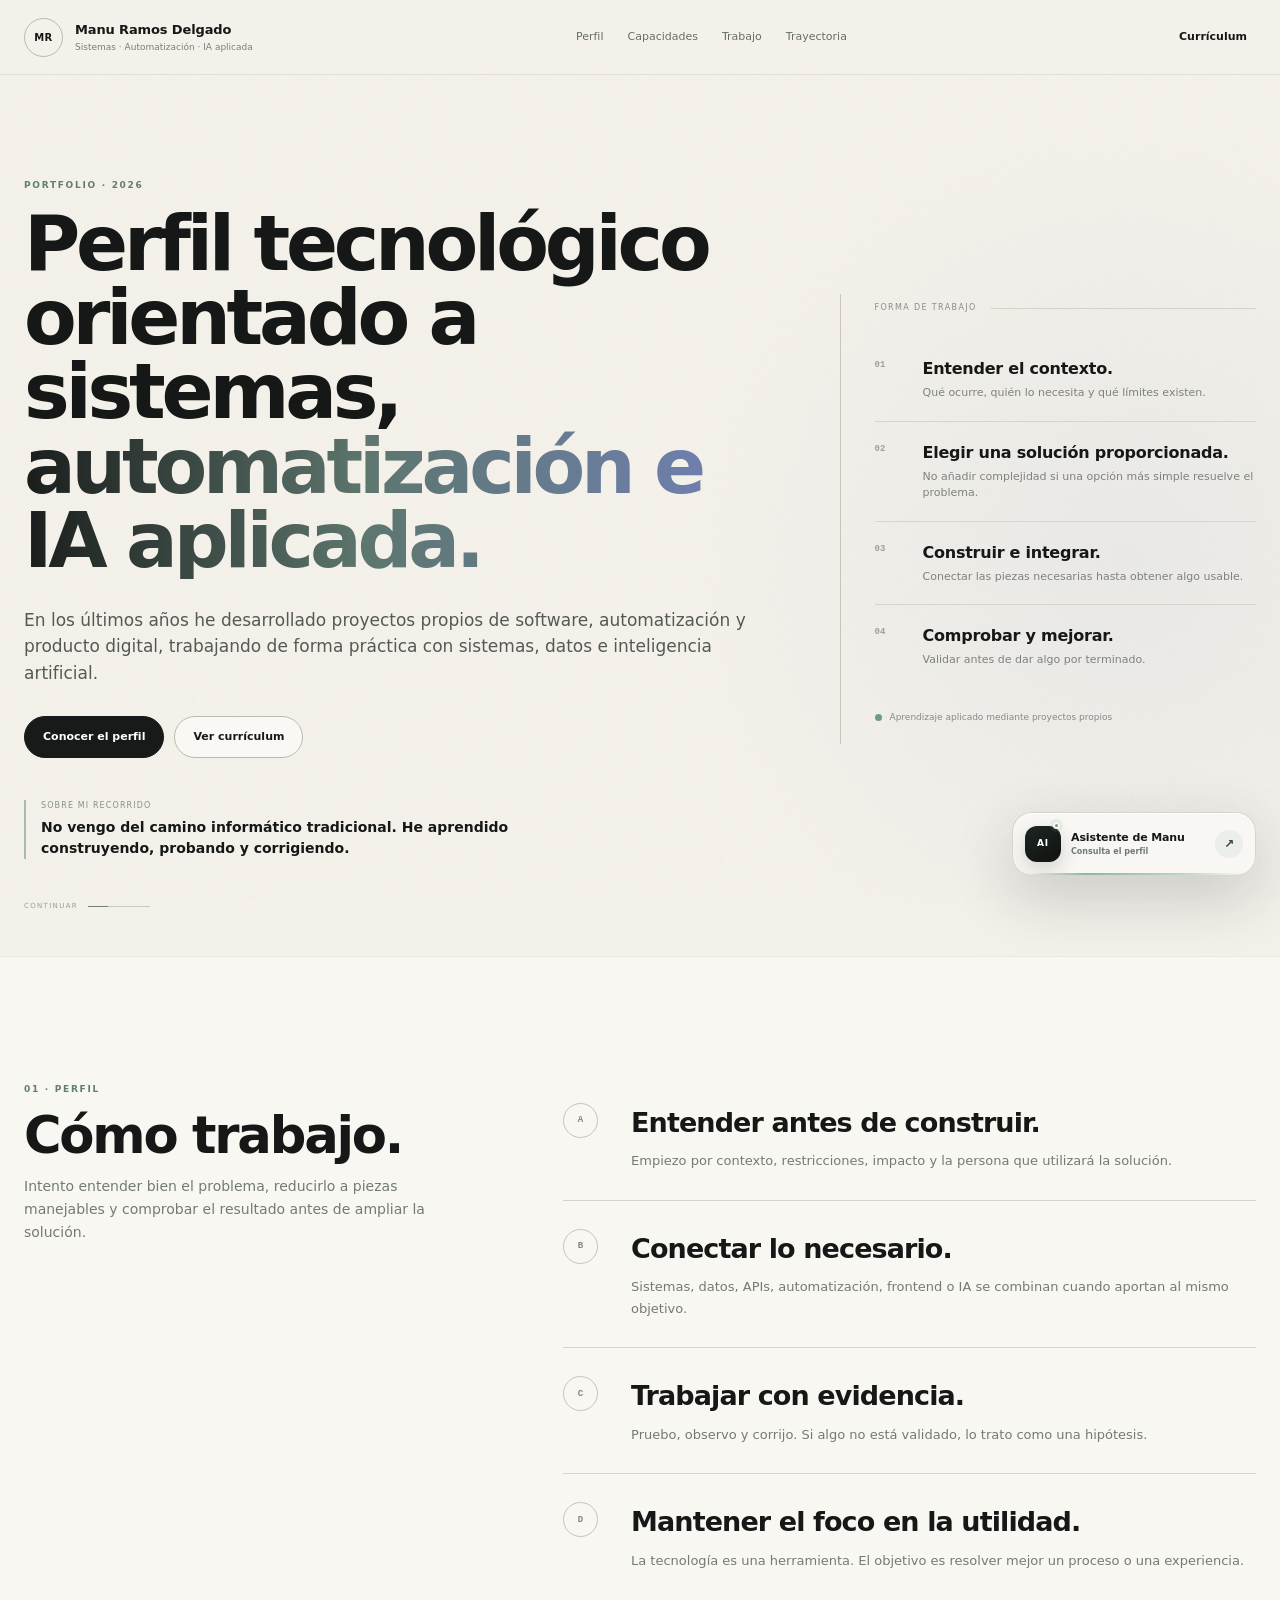
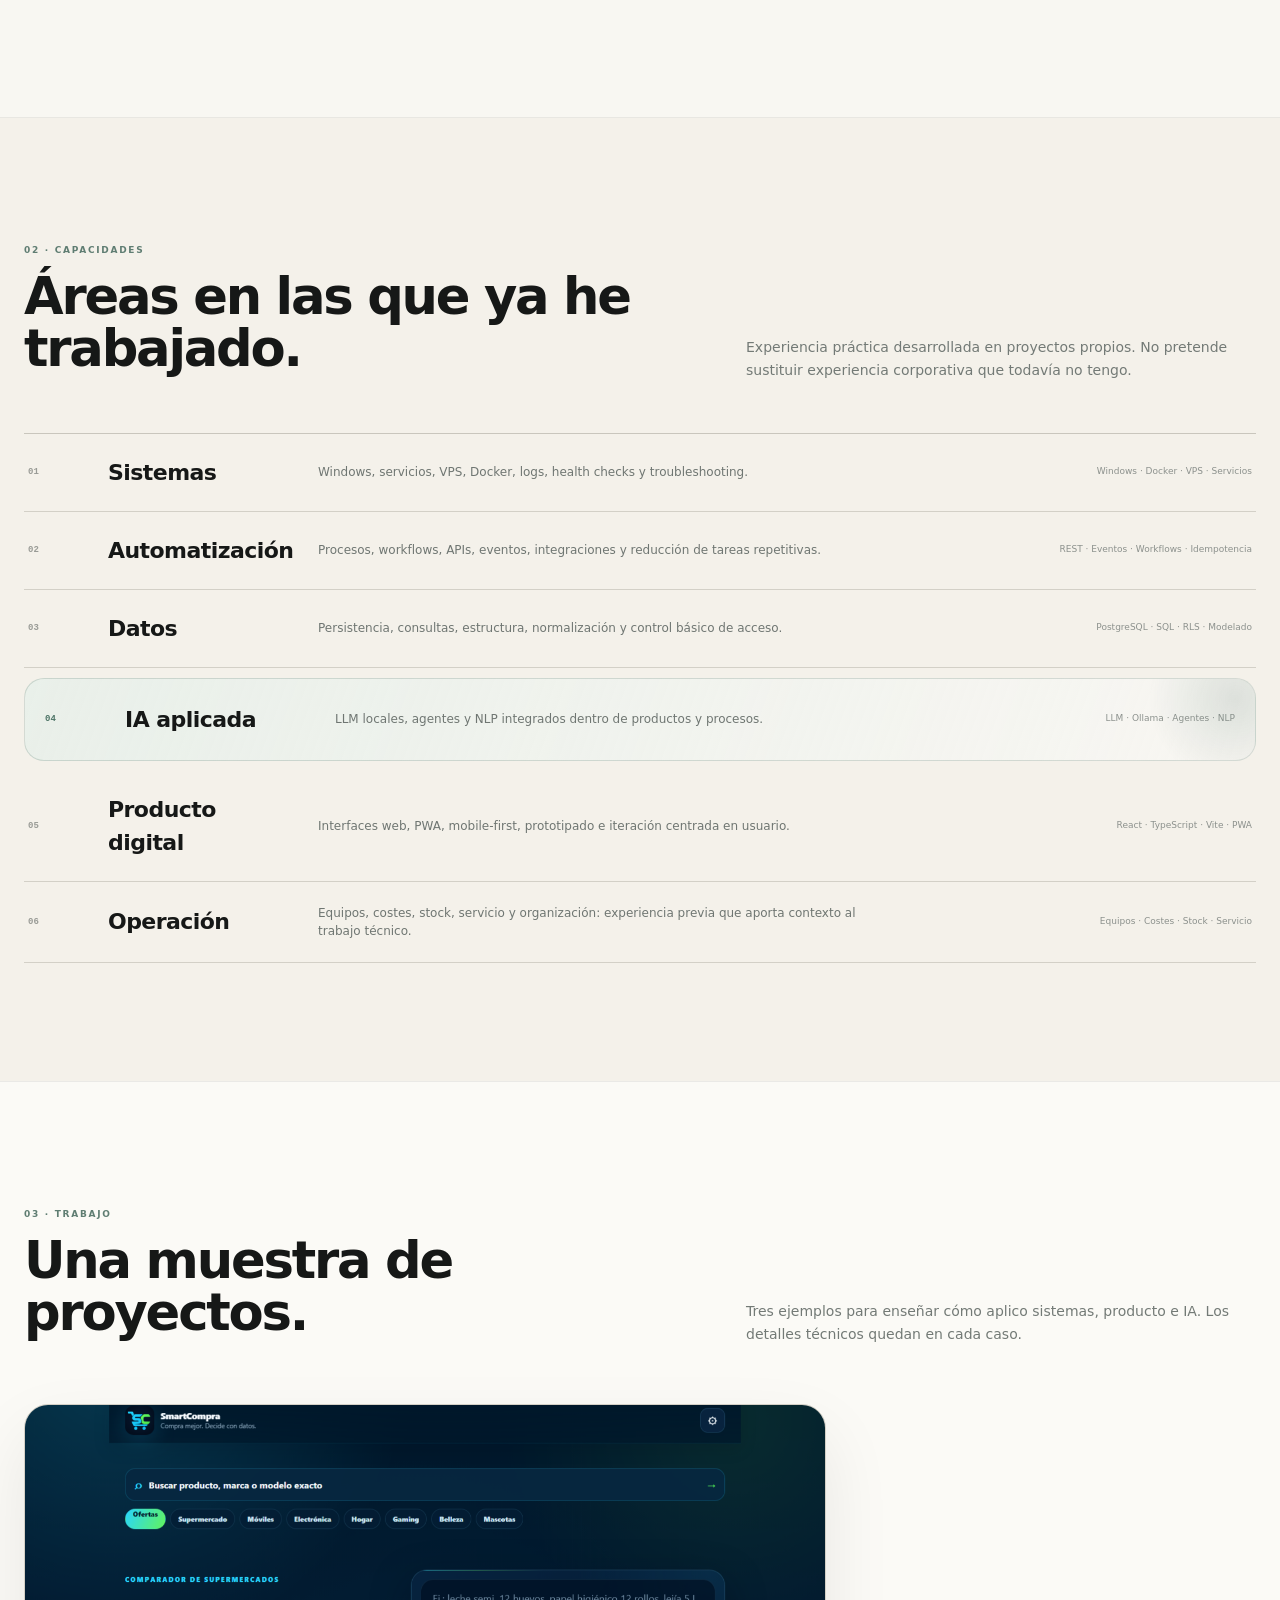
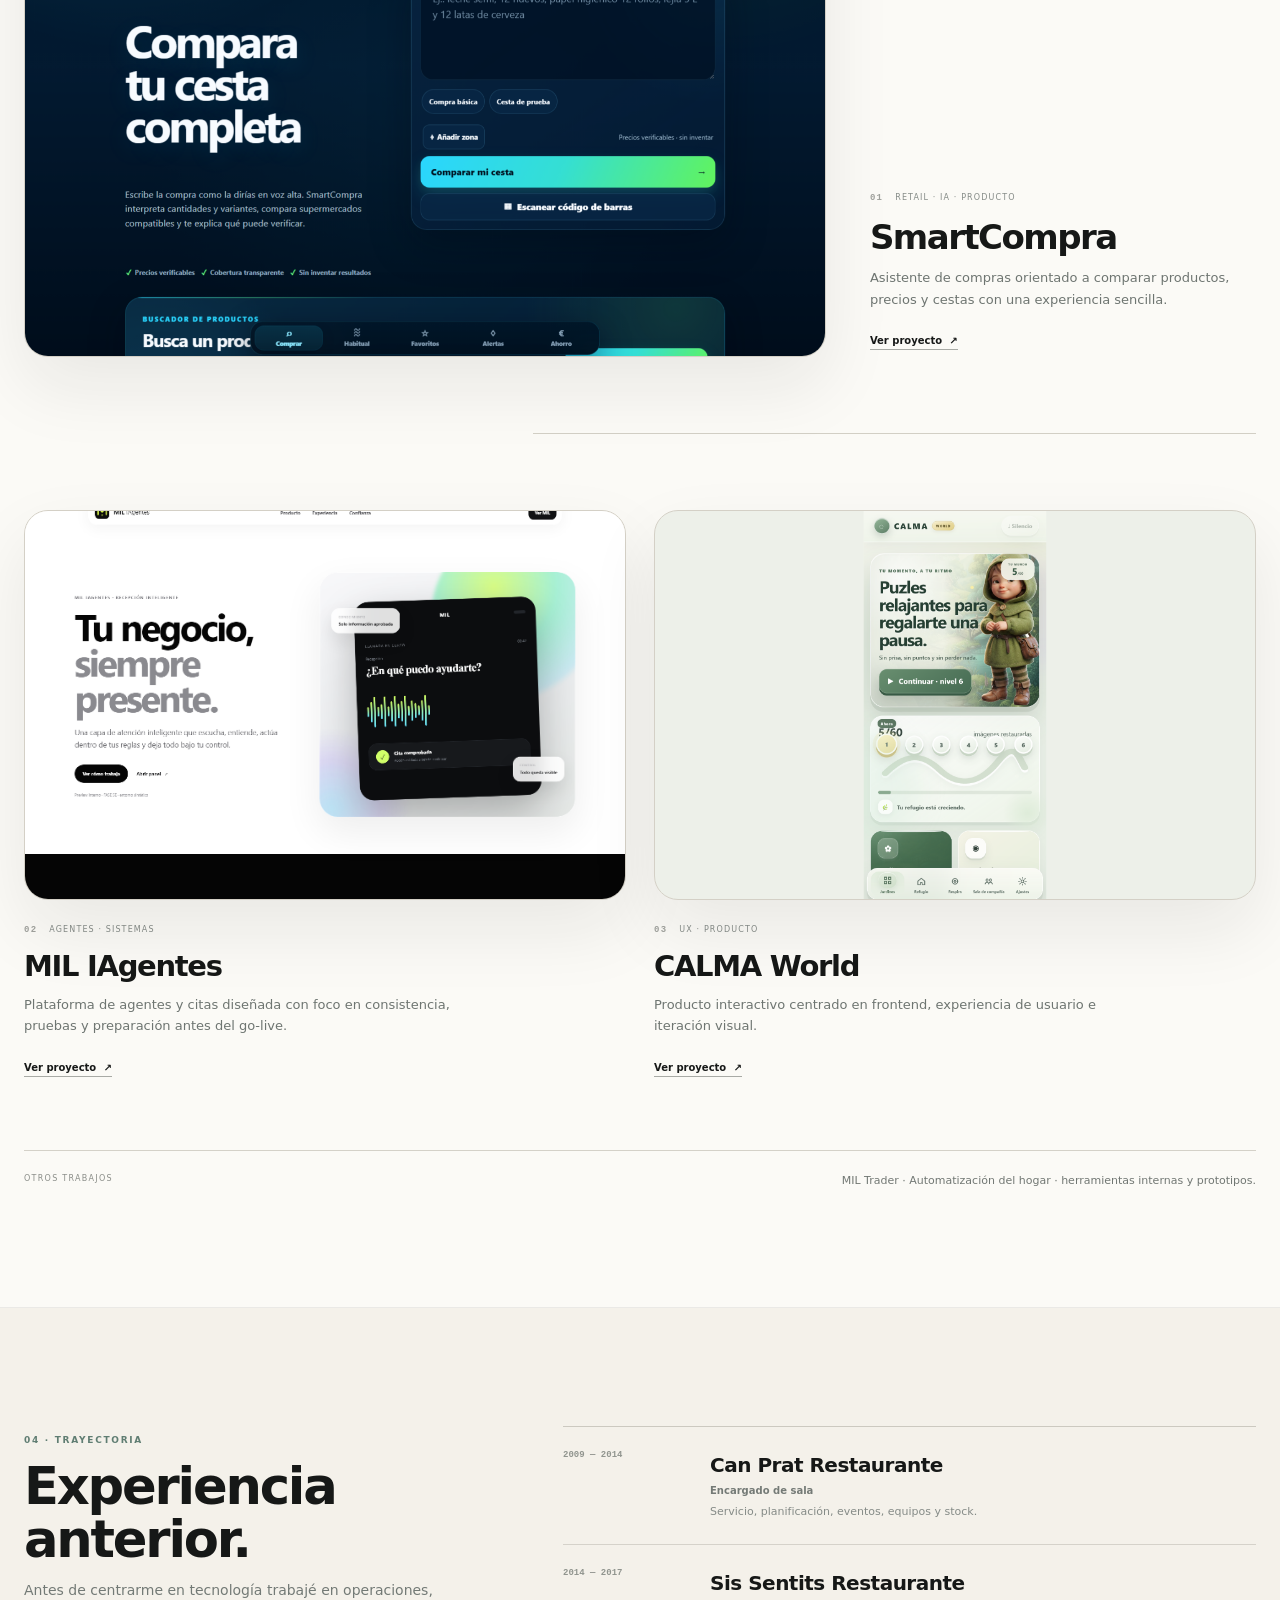
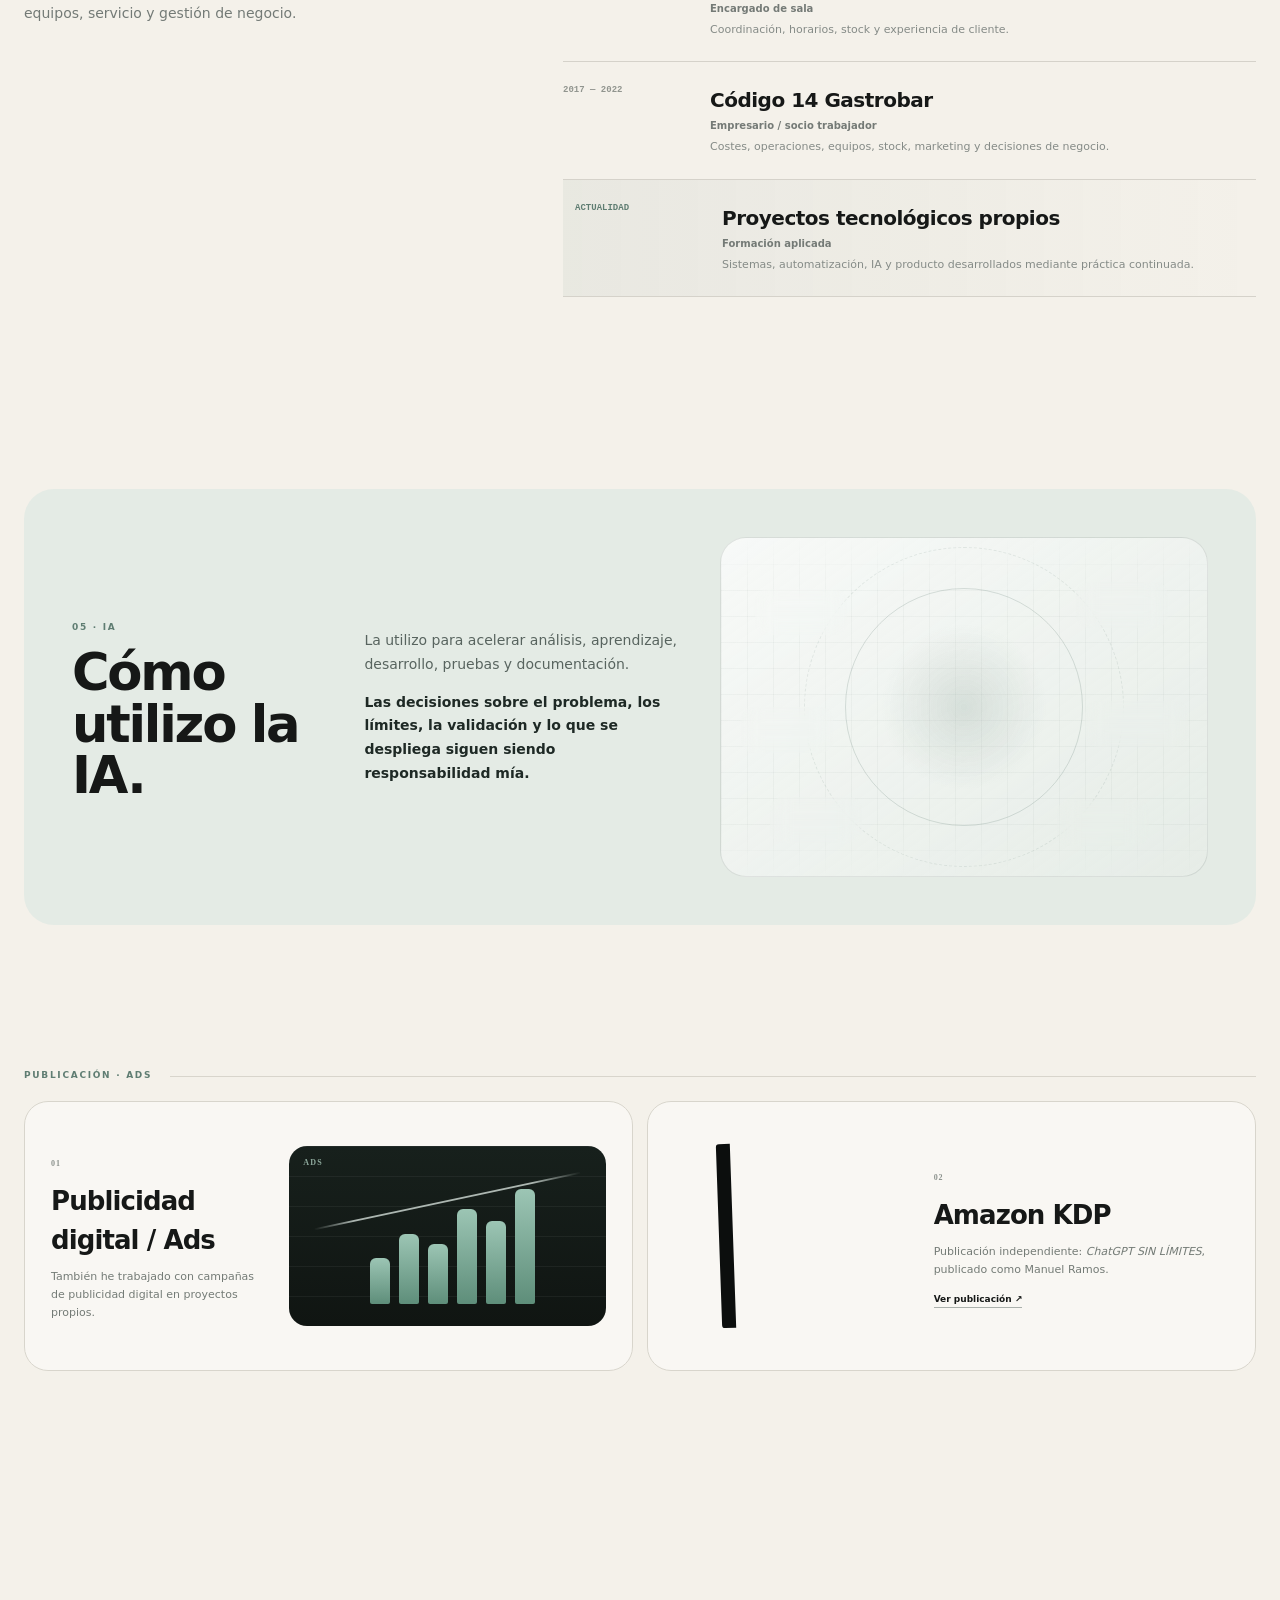
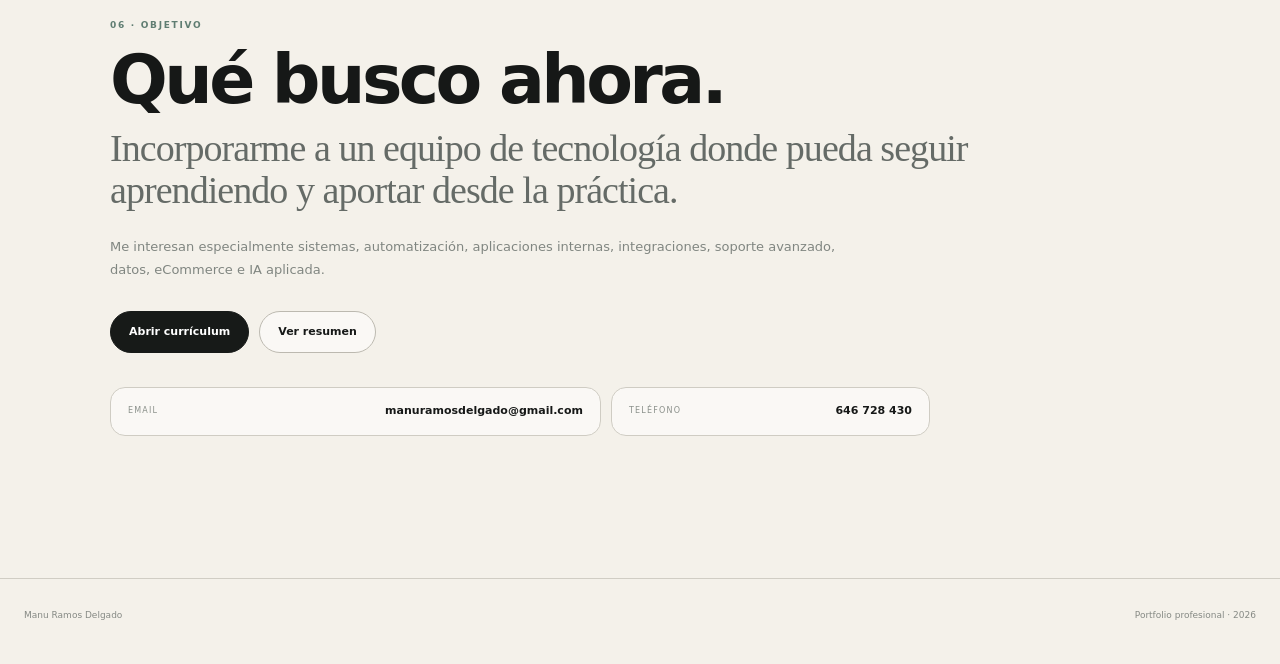
==== commit c7599f0a: "Emphasize applied AI, add Ads KDP and modernize assistant" ====
--- a/index.html
+++ b/index.html
@@ -9,8 +9,10 @@
 <meta name="theme-color" content="#f4f1ea">
 <link rel="stylesheet" href="styles-v4.css">
 <link rel="stylesheet" href="styles-v4.1.css">
+<link rel="stylesheet" href="styles-v4.2.css">
 <link rel="stylesheet" href="assistant-widget-v4.css">
 <link rel="stylesheet" href="assistant-widget-v4.1.css">
+<link rel="stylesheet" href="assistant-widget-v4.2.css">
 </head>
 <body>
 <div class="paper-grain" aria-hidden="true"></div>
@@ -133,8 +135,8 @@
       <article>
         <span class="cap-num">01</span>
         <h3>Sistemas</h3>
-        <p>Linux, Windows, servicios, VPS, Docker, logs, health checks y troubleshooting.</p>
-        <div>Linux · Docker · VPS · Servicios</div>
+        <p>Windows, servicios, VPS, Docker, logs, health checks y troubleshooting.</p>
+        <div>Windows · Docker · VPS · Servicios</div>
       </article>
       <article>
         <span class="cap-num">02</span>
@@ -254,7 +256,7 @@
   </div>
 </section>
 
-<section class="section ai-section">
+<section class="section ai-section" id="ia">
   <div class="shell ai-box">
     <div>
       <span class="section-label">05 · IA</span>
@@ -263,6 +265,63 @@
     <div class="ai-text">
       <p>La utilizo para acelerar análisis, aprendizaje, desarrollo, pruebas y documentación.</p>
       <p><strong>Las decisiones sobre el problema, los límites, la validación y lo que se despliega siguen siendo responsabilidad mía.</strong></p>
+    </div>
+    <div class="ai-visual" aria-label="Áreas en las que aplico inteligencia artificial">
+      <div class="ai-grid-bg" aria-hidden="true"></div>
+      <div class="ai-core"><span>IA</span><small>capa transversal</small></div>
+      <div class="ai-orbit ai-orbit-1" aria-hidden="true"></div>
+      <div class="ai-orbit ai-orbit-2" aria-hidden="true"></div>
+      <div class="ai-node ai-node-1"><b>Agentes</b><small>interacción</small></div>
+      <div class="ai-node ai-node-2"><b>Datos</b><small>contexto</small></div>
+      <div class="ai-node ai-node-3"><b>Automatización</b><small>procesos</small></div>
+      <div class="ai-node ai-node-4"><b>Producto</b><small>experiencia</small></div>
+      <div class="ai-node ai-node-5"><b>Análisis</b><small>decisiones</small></div>
+      <div class="ai-node ai-node-6"><b>Validación</b><small>control</small></div>
+    </div>
+  </div>
+</section>
+
+<section class="section reach-section" id="publicacion">
+  <div class="shell">
+    <div class="reach-head">
+      <span class="section-label">PUBLICACIÓN · ADS</span>
+      <div class="reach-line" aria-hidden="true"></div>
+    </div>
+    <div class="reach-grid">
+      <article class="reach-card ads-card" data-reveal>
+        <div class="reach-card-copy">
+          <span class="reach-index">01</span>
+          <h3>Publicidad digital / Ads</h3>
+          <p>También he trabajado con campañas de publicidad digital en proyectos propios.</p>
+        </div>
+        <div class="ads-graphic" aria-hidden="true">
+          <div class="ads-axis"></div>
+          <span style="--h:34%;--d:0"></span>
+          <span style="--h:52%;--d:1"></span>
+          <span style="--h:45%;--d:2"></span>
+          <span style="--h:71%;--d:3"></span>
+          <span style="--h:62%;--d:4"></span>
+          <span style="--h:86%;--d:5"></span>
+          <i class="ads-trend"></i>
+        </div>
+      </article>
+
+      <a class="reach-card kdp-card" href="https://www.amazon.es/ChatGPT-SIN-L%C3%8DMITES-potente-complicaciones/dp/B0F3WXFQWN/" target="_blank" rel="noopener" data-reveal>
+        <div class="book-graphic" aria-hidden="true">
+          <div class="book-spine"></div>
+          <div class="book-cover">
+            <small>MANUEL RAMOS</small>
+            <strong>ChatGPT<br>SIN LÍMITES</strong>
+            <span>IA · guía práctica</span>
+          </div>
+        </div>
+        <div class="reach-card-copy">
+          <span class="reach-index">02</span>
+          <h3>Amazon KDP</h3>
+          <p>Publicación independiente: <em>ChatGPT SIN LÍMITES</em>, publicado como Manuel Ramos.</p>
+          <span class="reach-link">Ver publicación ↗</span>
+        </div>
+      </a>
     </div>
   </div>
 </section>
@@ -322,7 +381,6 @@
     <div>
       <span class="assistant-overline">ASISTENTE DE MANU</span>
       <h2 id="assistantTitle">Pregunta lo que necesites.</h2>
-      <p>Puede ayudarte con experiencia, capacidades, proyectos o encaje con una vacante.</p>
     </div>
     <button class="assistant-close" id="assistantClose" type="button" aria-label="Cerrar">×</button>
   </header>
--- a/styles-v4.2.css
+++ b/styles-v4.2.css
@@ -0,0 +1,124 @@
+/* V4.2 — AI emphasis + applied reach */
+.capability-index article:nth-child(4){
+  position:relative;
+  margin:10px 0;
+  padding:24px 20px;
+  border:1px solid rgba(95,125,114,.24);
+  border-radius:20px;
+  background:linear-gradient(110deg,rgba(231,239,233,.88),rgba(255,255,255,.4));
+  overflow:hidden;
+}
+.capability-index article:nth-child(4)::after{
+  content:"";
+  position:absolute;
+  width:180px;height:180px;border-radius:50%;
+  right:-70px;top:-70px;
+  background:radial-gradient(circle,rgba(95,125,114,.18),transparent 68%);
+  pointer-events:none;
+}
+.capability-index article:nth-child(4) .cap-num{color:#4f7567}
+
+.ai-box{
+  grid-template-columns:.72fr .9fr 1.38fr;
+  gap:38px;
+  align-items:center;
+  padding:48px;
+  overflow:hidden;
+  position:relative;
+}
+.ai-visual{
+  position:relative;
+  min-height:340px;
+  border:1px solid rgba(53,71,63,.13);
+  border-radius:26px;
+  background:
+    radial-gradient(circle at 50% 50%,rgba(83,116,102,.16),transparent 28%),
+    linear-gradient(145deg,rgba(255,255,255,.72),rgba(232,238,233,.5));
+  overflow:hidden;
+}
+.ai-grid-bg{
+  position:absolute;inset:0;
+  background-image:linear-gradient(rgba(50,70,60,.035) 1px,transparent 1px),linear-gradient(90deg,rgba(50,70,60,.035) 1px,transparent 1px);
+  background-size:26px 26px;
+  mask-image:linear-gradient(to bottom,transparent,black 16%,black 84%,transparent);
+}
+.ai-core{
+  position:absolute;left:50%;top:50%;transform:translate(-50%,-50%);
+  width:108px;height:108px;border-radius:50%;
+  display:grid;place-items:center;text-align:center;z-index:4;
+  background:#171a18;color:white;
+  box-shadow:0 18px 46px rgba(24,29,25,.22),0 0 0 8px rgba(95,125,114,.08);
+}
+.ai-core span{display:block;font-size:32px;line-height:1;font-weight:900;letter-spacing:-.06em}
+.ai-core small{display:block;margin-top:4px;font-size:7px;letter-spacing:.1em;text-transform:uppercase;color:#b9c5be}
+.ai-orbit{position:absolute;left:50%;top:50%;transform:translate(-50%,-50%);border:1px solid rgba(95,125,114,.22);border-radius:50%}
+.ai-orbit-1{width:238px;height:238px;animation:orbitPulse 7s ease-in-out infinite}
+.ai-orbit-2{width:320px;height:320px;border-style:dashed;opacity:.62;animation:orbitSpin 30s linear infinite}
+.ai-node{
+  position:absolute;z-index:3;min-width:92px;
+  padding:9px 11px;border:1px solid rgba(72,91,82,.17);border-radius:13px;
+  background:rgba(250,249,245,.88);backdrop-filter:blur(10px);
+  box-shadow:0 10px 25px rgba(32,38,34,.055)
+}
+.ai-node b{display:block;font-size:9px}
+.ai-node small{display:block;margin-top:2px;font-size:7px;color:#7b847f}
+.ai-node-1{left:7%;top:15%}.ai-node-2{right:8%;top:13%}.ai-node-3{right:4%;top:48%}
+.ai-node-4{right:12%;bottom:9%}.ai-node-5{left:10%;bottom:10%}.ai-node-6{left:4%;top:50%}
+@keyframes orbitPulse{0%,100%{opacity:.55;transform:translate(-50%,-50%) scale(1)}50%{opacity:1;transform:translate(-50%,-50%) scale(1.035)}}
+@keyframes orbitSpin{to{transform:translate(-50%,-50%) rotate(360deg)}}
+
+.reach-section{padding-top:26px}
+.reach-head{display:flex;align-items:center;gap:18px;margin-bottom:18px}
+.reach-line{height:1px;background:var(--line);flex:1}
+.reach-grid{display:grid;grid-template-columns:1fr 1fr;gap:14px}
+.reach-card{
+  position:relative;min-height:270px;border:1px solid var(--line);
+  border-radius:24px;background:rgba(255,255,255,.43);overflow:hidden;
+  display:grid;grid-template-columns:.82fr 1.18fr;gap:18px;
+  align-items:center;padding:26px;text-decoration:none;color:inherit;
+  transition:transform .3s ease,box-shadow .3s ease,border-color .3s ease
+}
+.reach-card:hover{transform:translateY(-3px);box-shadow:0 26px 68px rgba(30,34,31,.09);border-color:#b9bcb7}
+.reach-card-copy{position:relative;z-index:3}
+.reach-index{font:700 8px ui-monospace,Consolas;color:#8b918c;letter-spacing:.12em}
+.reach-card h3{font-size:26px;letter-spacing:-.035em;margin:9px 0 8px}
+.reach-card p{font-size:11px;line-height:1.65;color:#747b76;margin:0}
+.reach-link{display:inline-block;margin-top:14px;font-size:9px;font-weight:900;border-bottom:1px solid #aab0ab}
+.ads-graphic{
+  height:180px;position:relative;display:flex;align-items:flex-end;justify-content:center;gap:9px;
+  padding:24px 18px 22px;border-radius:18px;
+  background:linear-gradient(180deg,#17201c,#101512);overflow:hidden
+}
+.ads-graphic::before{content:"ADS";position:absolute;left:14px;top:12px;font:800 8px ui-monospace,Consolas;letter-spacing:.16em;color:#8da89c}
+.ads-graphic::after{
+  content:"";position:absolute;inset:0;
+  background-image:linear-gradient(rgba(255,255,255,.05) 1px,transparent 1px);
+  background-size:100% 30px;pointer-events:none
+}
+.ads-graphic span{position:relative;z-index:2;width:20px;height:var(--h);border-radius:6px 6px 2px 2px;background:linear-gradient(180deg,#9cc5b4,#5e8e7a);animation:barIn .7s cubic-bezier(.2,.8,.2,1) both;animation-delay:calc(var(--d)*80ms)}
+.ads-trend{position:absolute;z-index:3;left:22px;right:22px;top:54px;height:2px;background:linear-gradient(90deg,transparent,#dfeae4 15%,#dfeae4 82%,transparent);transform:rotate(-12deg);opacity:.75}
+@keyframes barIn{from{height:0;opacity:.2}}
+.kdp-card{grid-template-columns:.9fr 1.1fr}
+.book-graphic{height:210px;position:relative;display:grid;place-items:center;perspective:800px}
+.book-cover{
+  width:138px;height:190px;border-radius:4px 8px 8px 4px;padding:18px 14px;
+  background:linear-gradient(145deg,#1a201d,#101311 60%,#26352e);
+  color:white;box-shadow:22px 22px 34px rgba(26,31,28,.19);
+  transform:rotateY(-12deg) rotateZ(-2deg);position:relative;z-index:2
+}
+.book-cover::after{content:"";position:absolute;inset:0;background:radial-gradient(circle at 75% 12%,rgba(135,185,164,.28),transparent 34%);pointer-events:none}
+.book-cover small{font-size:6px;letter-spacing:.12em;color:#a9bbb2;position:relative;z-index:2}
+.book-cover strong{display:block;font-size:21px;line-height:.95;letter-spacing:-.05em;margin-top:22px;position:relative;z-index:2}
+.book-cover span{position:absolute;left:14px;bottom:15px;font-size:7px;color:#a8bab1;z-index:2}
+.book-spine{position:absolute;width:14px;height:184px;background:#0c0e0d;left:calc(50% - 76px);border-radius:3px 0 0 3px;transform:rotate(-2deg)}
+
+@media(max-width:980px){
+  .ai-box{grid-template-columns:1fr 1fr}.ai-visual{grid-column:1/-1}
+  .reach-grid{grid-template-columns:1fr}
+}
+@media(max-width:760px){
+  .ai-box{grid-template-columns:1fr;padding:26px}.ai-visual{min-height:300px}
+  .reach-card{grid-template-columns:1fr;min-height:0}
+  .ads-graphic{height:160px}.book-graphic{height:190px}
+}
+@media(prefers-reduced-motion:reduce){.ai-orbit,.ads-graphic span{animation:none!important}}
--- a/assistant-widget-v4.2.css
+++ b/assistant-widget-v4.2.css
@@ -0,0 +1,70 @@
+/* V4.2 — professional assistant UI */
+.assistant-launcher{
+  min-width:244px;min-height:64px;right:24px;bottom:24px;padding:9px 12px;
+  border-radius:20px;background:rgba(249,248,244,.93);
+  border:1px solid rgba(93,108,100,.24);
+  box-shadow:0 20px 60px rgba(29,34,31,.18),inset 0 1px 0 rgba(255,255,255,.85);
+  backdrop-filter:blur(18px) saturate(1.2);
+  overflow:hidden
+}
+.assistant-launcher::before{
+  content:"AI";width:36px;height:36px;display:grid;place-items:center;flex:none;
+  border-radius:12px;background:linear-gradient(145deg,#1e2622,#0f1210);color:#fff;
+  font-size:9px;letter-spacing:.08em;font-weight:900;
+  box-shadow:0 7px 20px rgba(25,30,27,.18)
+}
+.assistant-launcher::after{
+  content:"";position:absolute;left:10px;right:10px;bottom:0;height:2px;
+  background:linear-gradient(90deg,transparent,#7aa18f 28%,#acc7bb 70%,transparent);
+  opacity:.8
+}
+.assistant-launcher-dot{position:absolute;width:7px;height:7px;left:40px;top:9px;border:2px solid #f7f5f0;background:#72a28c;box-shadow:0 0 0 3px rgba(114,162,140,.13)}
+.assistant-launcher-copy b{font-size:11px;font-weight:900}.assistant-launcher-copy small{font-size:8px;color:#717a75}
+.assistant-launcher-arrow{width:28px;height:28px;border-radius:50%;display:grid!important;place-items:center;background:#eceeea;color:#32443c;font-size:12px}
+
+.assistant-panel{
+  right:24px;bottom:100px;width:min(470px,calc(100vw - 32px));height:min(720px,calc(100vh - 124px));
+  border-radius:28px;background:rgba(249,248,244,.985);
+  border:1px solid rgba(83,98,90,.18);
+  box-shadow:0 38px 120px rgba(24,29,26,.24),0 0 0 1px rgba(255,255,255,.7) inset
+}
+.assistant-header{
+  position:relative;padding:24px 24px 21px;
+  background:
+    radial-gradient(circle at 90% 0%,rgba(116,157,139,.17),transparent 34%),
+    linear-gradient(180deg,rgba(255,255,255,.72),rgba(241,241,236,.52));
+}
+.assistant-header::after{content:"";position:absolute;left:24px;right:24px;bottom:0;height:1px;background:linear-gradient(90deg,#8da99b,transparent)}
+.assistant-overline{display:flex;align-items:center;gap:7px;font-size:7px;letter-spacing:.18em}
+.assistant-overline::before{content:"";width:7px;height:7px;border-radius:50%;background:#72a28c;box-shadow:0 0 0 4px rgba(114,162,140,.11)}
+.assistant-header h2{font-size:27px;line-height:1;letter-spacing:-.045em;margin:9px 0 0}
+.assistant-close{width:34px;height:34px;border-radius:50%;background:rgba(255,255,255,.6);border:1px solid rgba(80,88,83,.12);display:grid;place-items:center;font-size:19px;line-height:1}
+.assistant-close:hover{background:#fff}
+.assistant-messages{padding:22px 20px 28px;background:linear-gradient(180deg,rgba(249,248,244,.2),rgba(244,243,238,.78))}
+.assistant-message .message-body{
+  background:rgba(255,255,255,.86);border:1px solid rgba(93,103,97,.12);
+  border-radius:7px 19px 19px 19px;padding:13px 14px;
+  box-shadow:0 9px 26px rgba(33,38,35,.045)
+}
+.user-message .message-body{background:#171b19;border-radius:19px 7px 19px 19px;box-shadow:0 10px 28px rgba(20,24,21,.13)}
+.message-body{font-size:12px;line-height:1.62}
+.welcome-message .message-body{background:linear-gradient(145deg,#edf2ee,#f7f6f1);border-color:#d8dfda}
+.assistant-compose{padding:13px 15px 15px;background:rgba(246,245,240,.94);border-top:1px solid rgba(83,98,90,.13)}
+.compose-box{
+  border-radius:19px;border:1px solid rgba(86,99,92,.18);padding:8px 8px 8px 10px;
+  box-shadow:0 7px 24px rgba(30,35,32,.05),0 0 0 1px rgba(255,255,255,.6) inset
+}
+.compose-box:focus-within{border-color:#7d9e8f;box-shadow:0 0 0 3px rgba(104,145,127,.08)}
+.compose-box textarea{font-size:12px;min-height:25px}
+.compose-box button{
+  width:36px;height:36px;background:linear-gradient(145deg,#26302b,#111512);
+  box-shadow:0 6px 16px rgba(24,29,26,.15)
+}
+.assistant-footnote{font-size:7px;color:#8f9691;margin-top:8px}
+.evidence-strip a,.evidence-strip span{background:#eef2ef;border-color:#d4ddd8}
+.assistant-contact-card{border-radius:18px;background:linear-gradient(145deg,#edf3ef,#f5f4ee)}
+@media(max-width:600px){
+  .assistant-launcher{right:12px;bottom:12px;min-width:218px;min-height:60px}
+  .assistant-panel{right:8px;bottom:82px;width:calc(100vw - 16px);height:min(78vh,720px);border-radius:24px}
+  .assistant-launcher span:last-child{display:grid}
+}
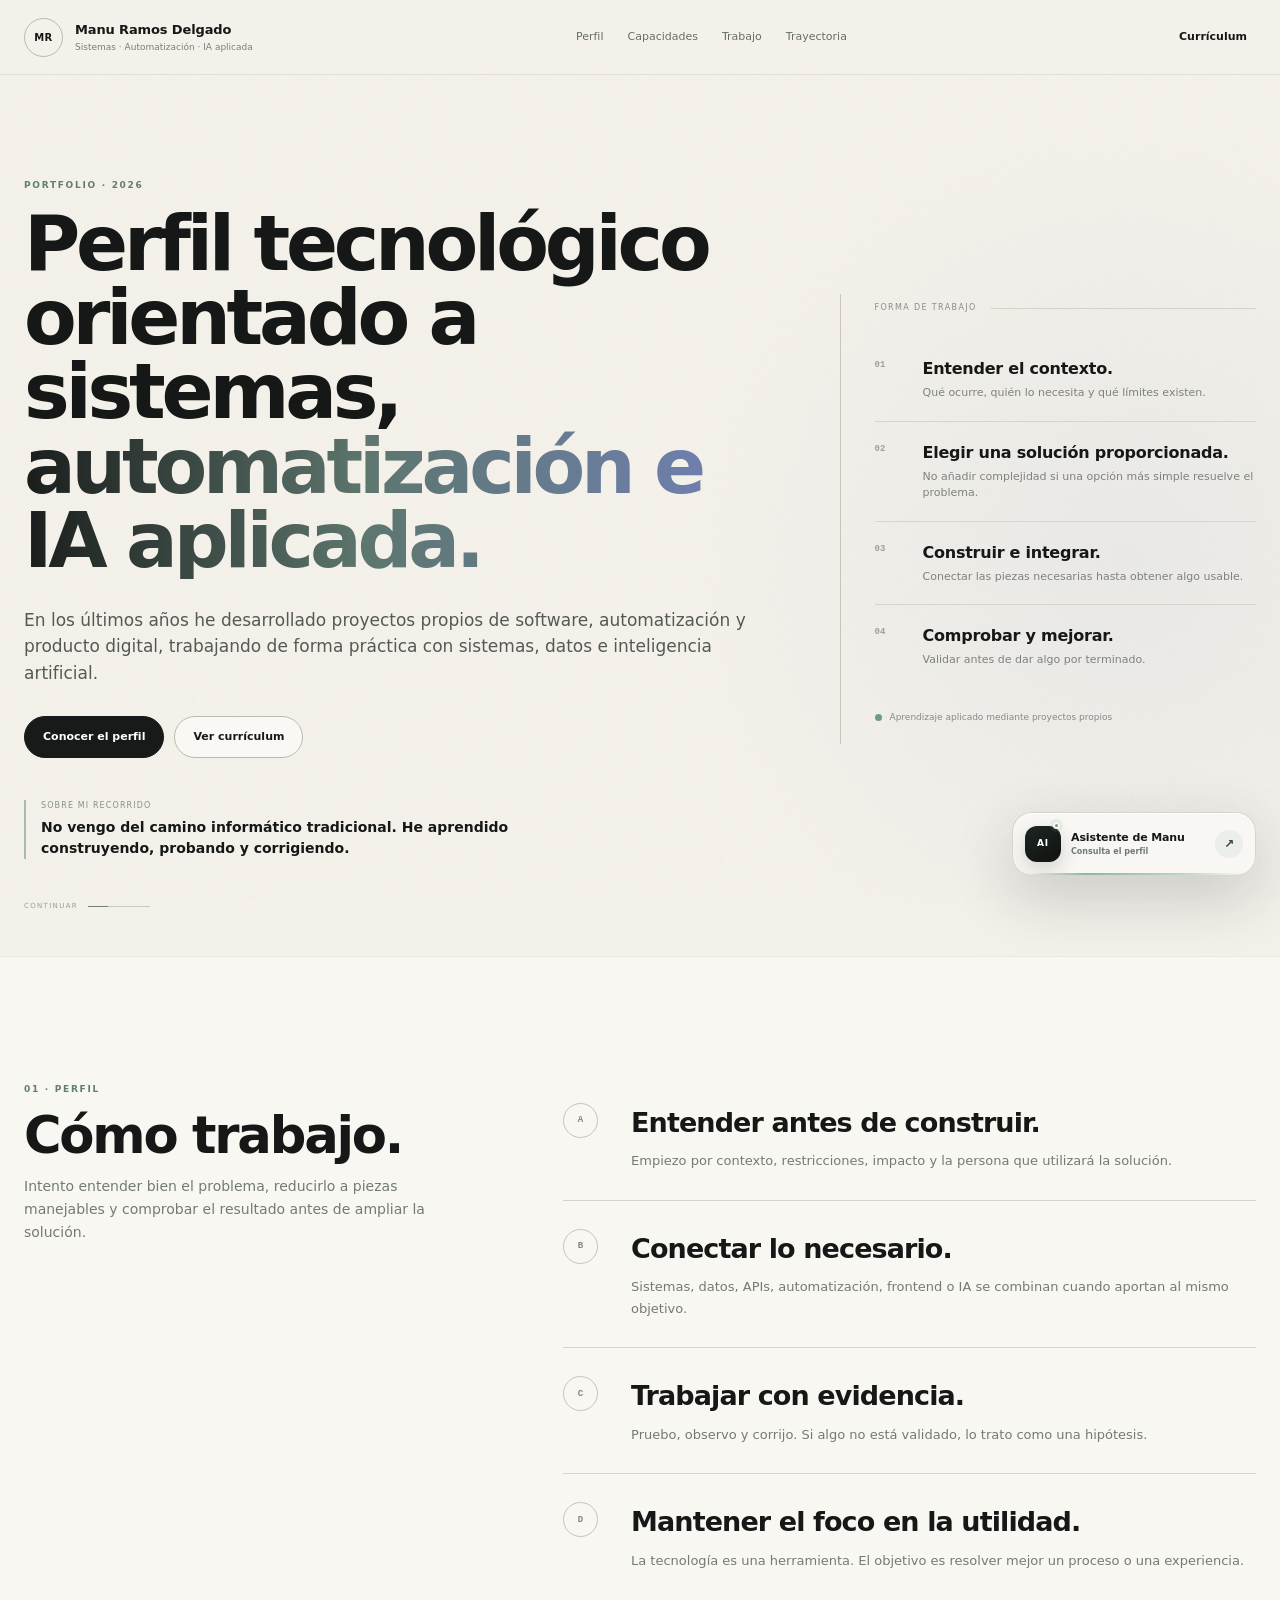
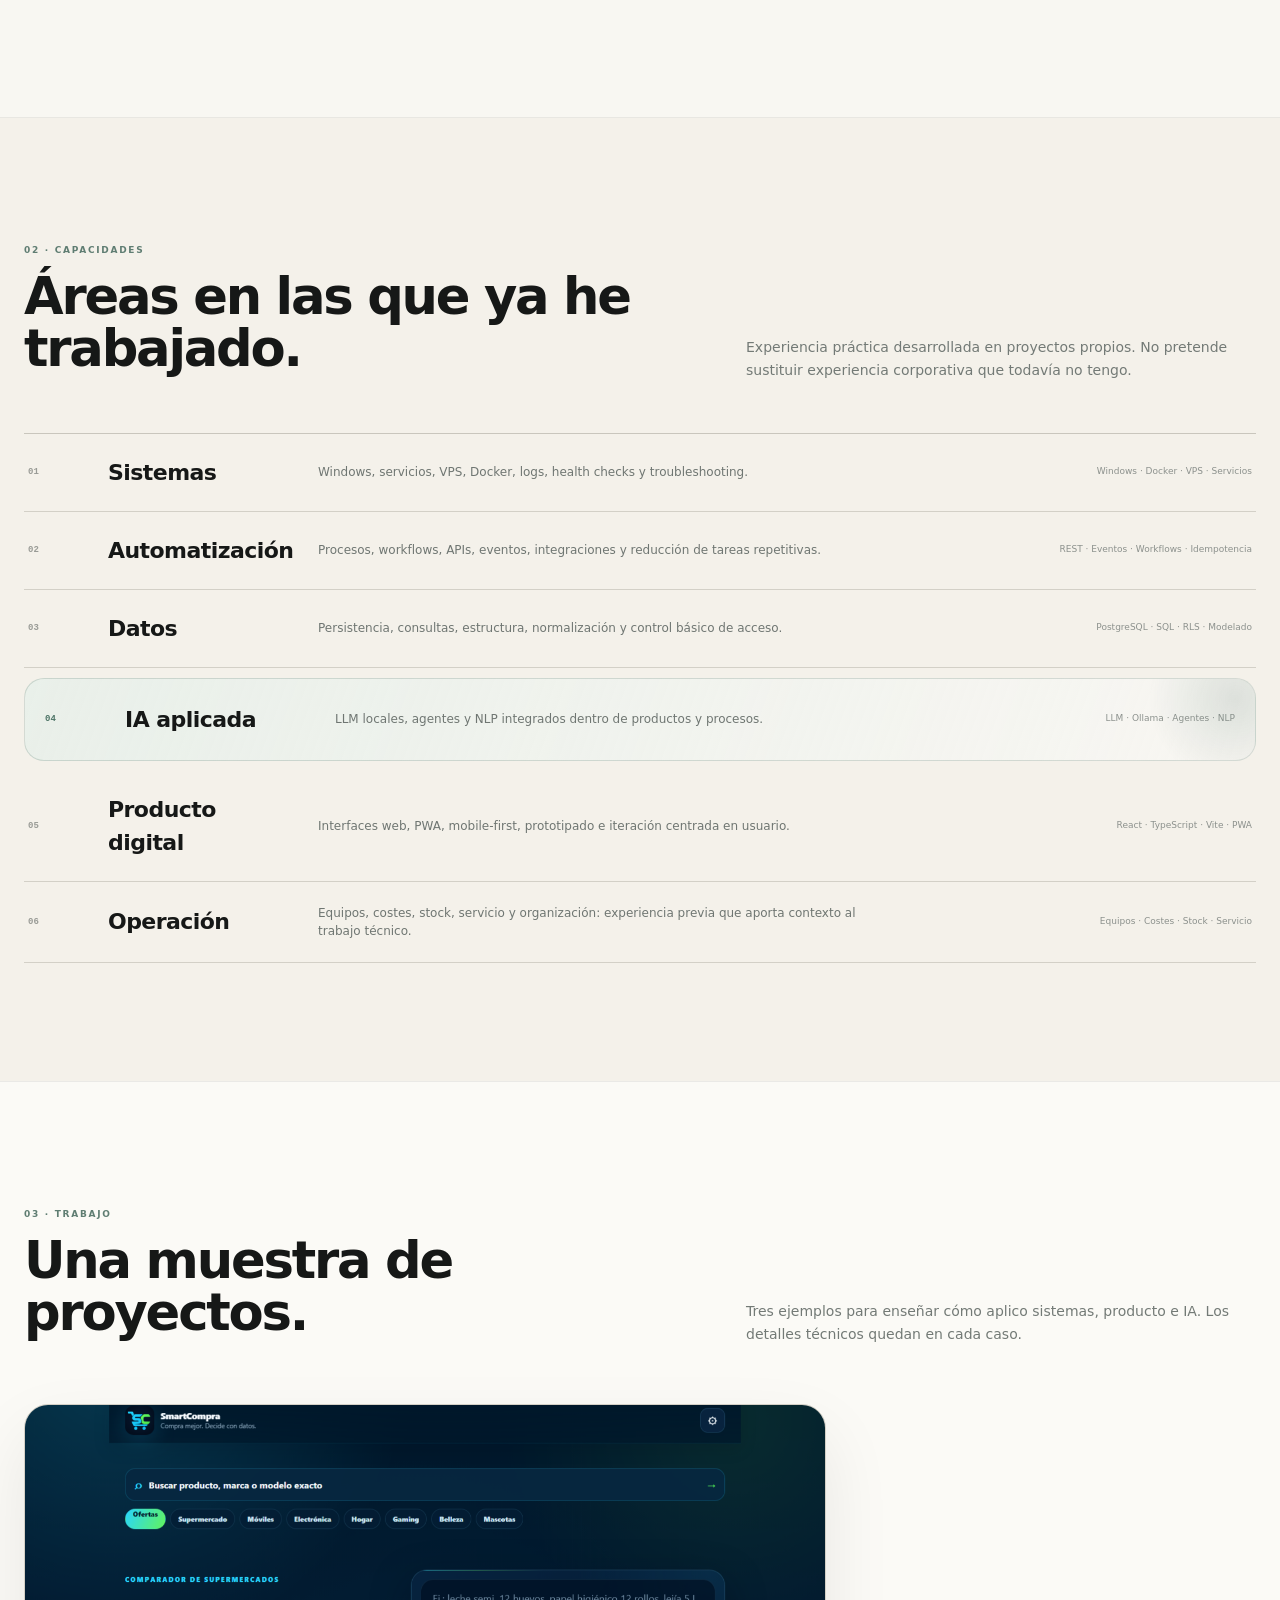
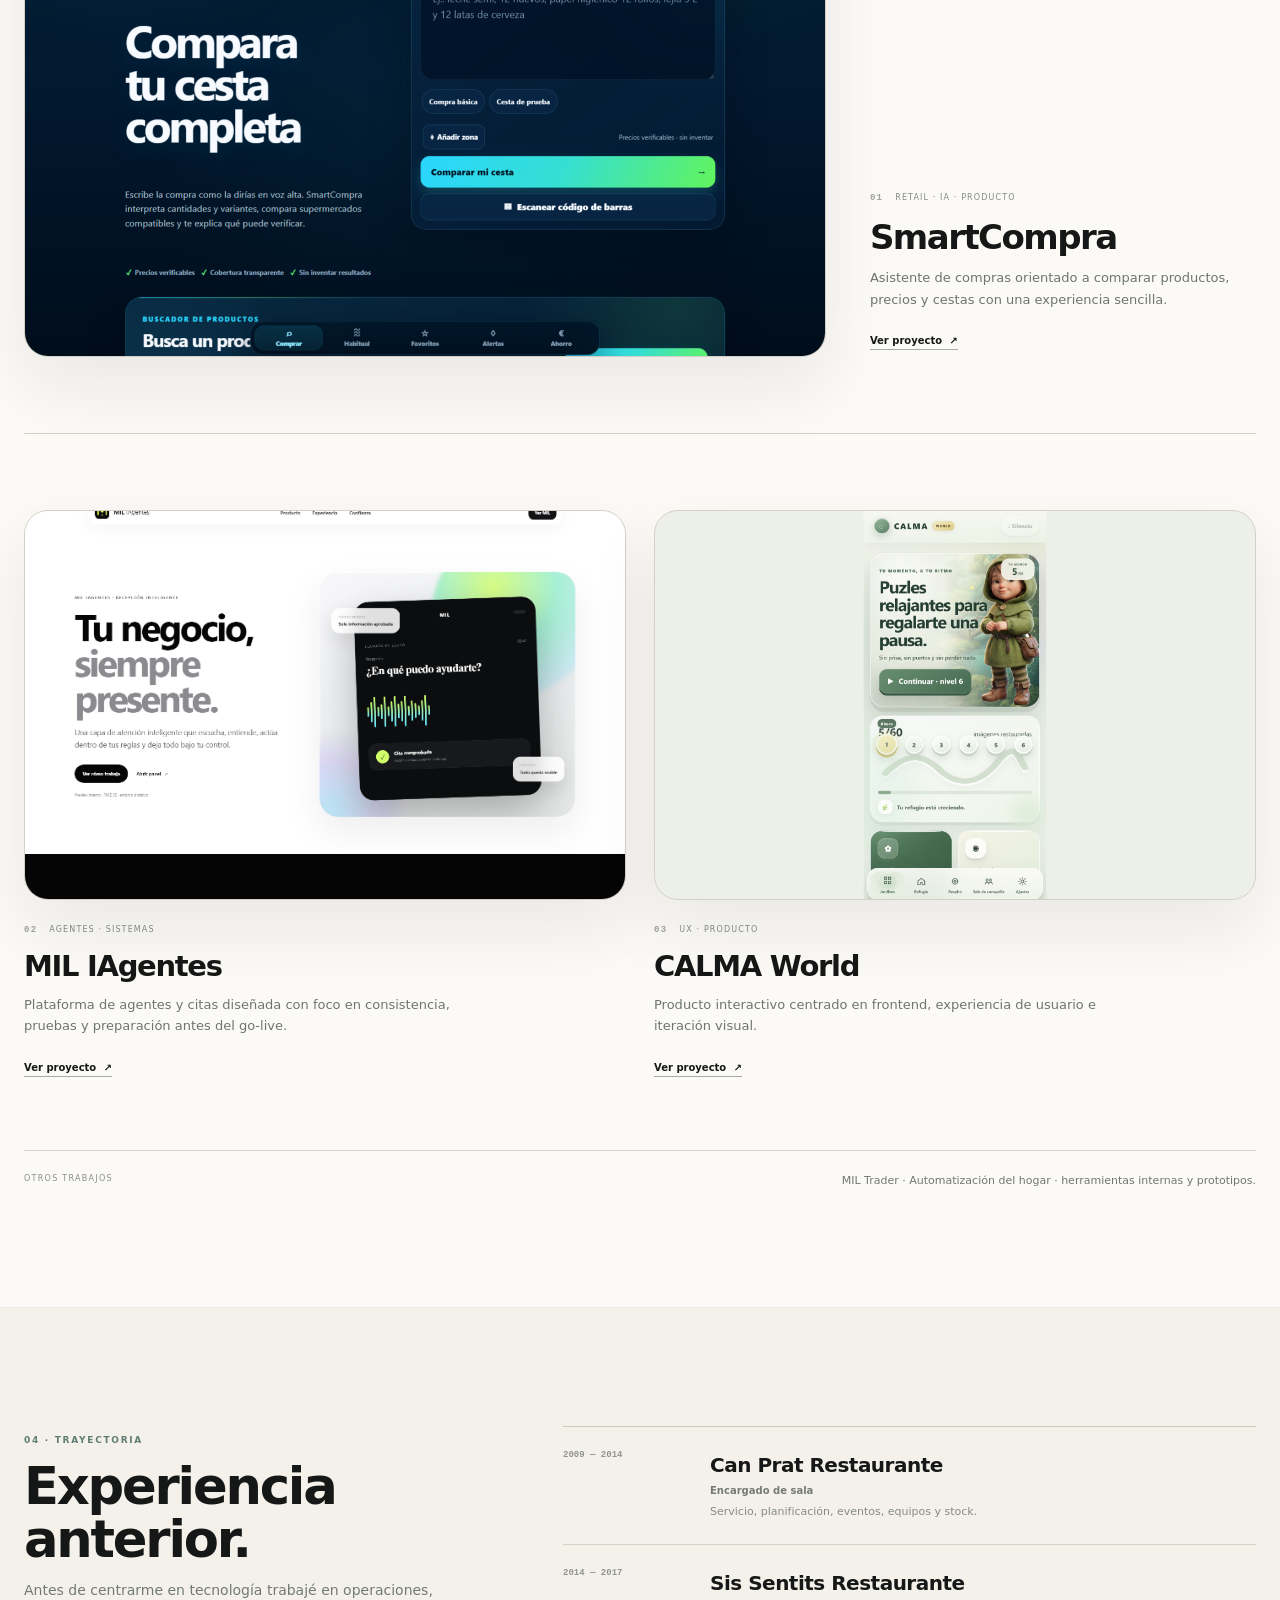
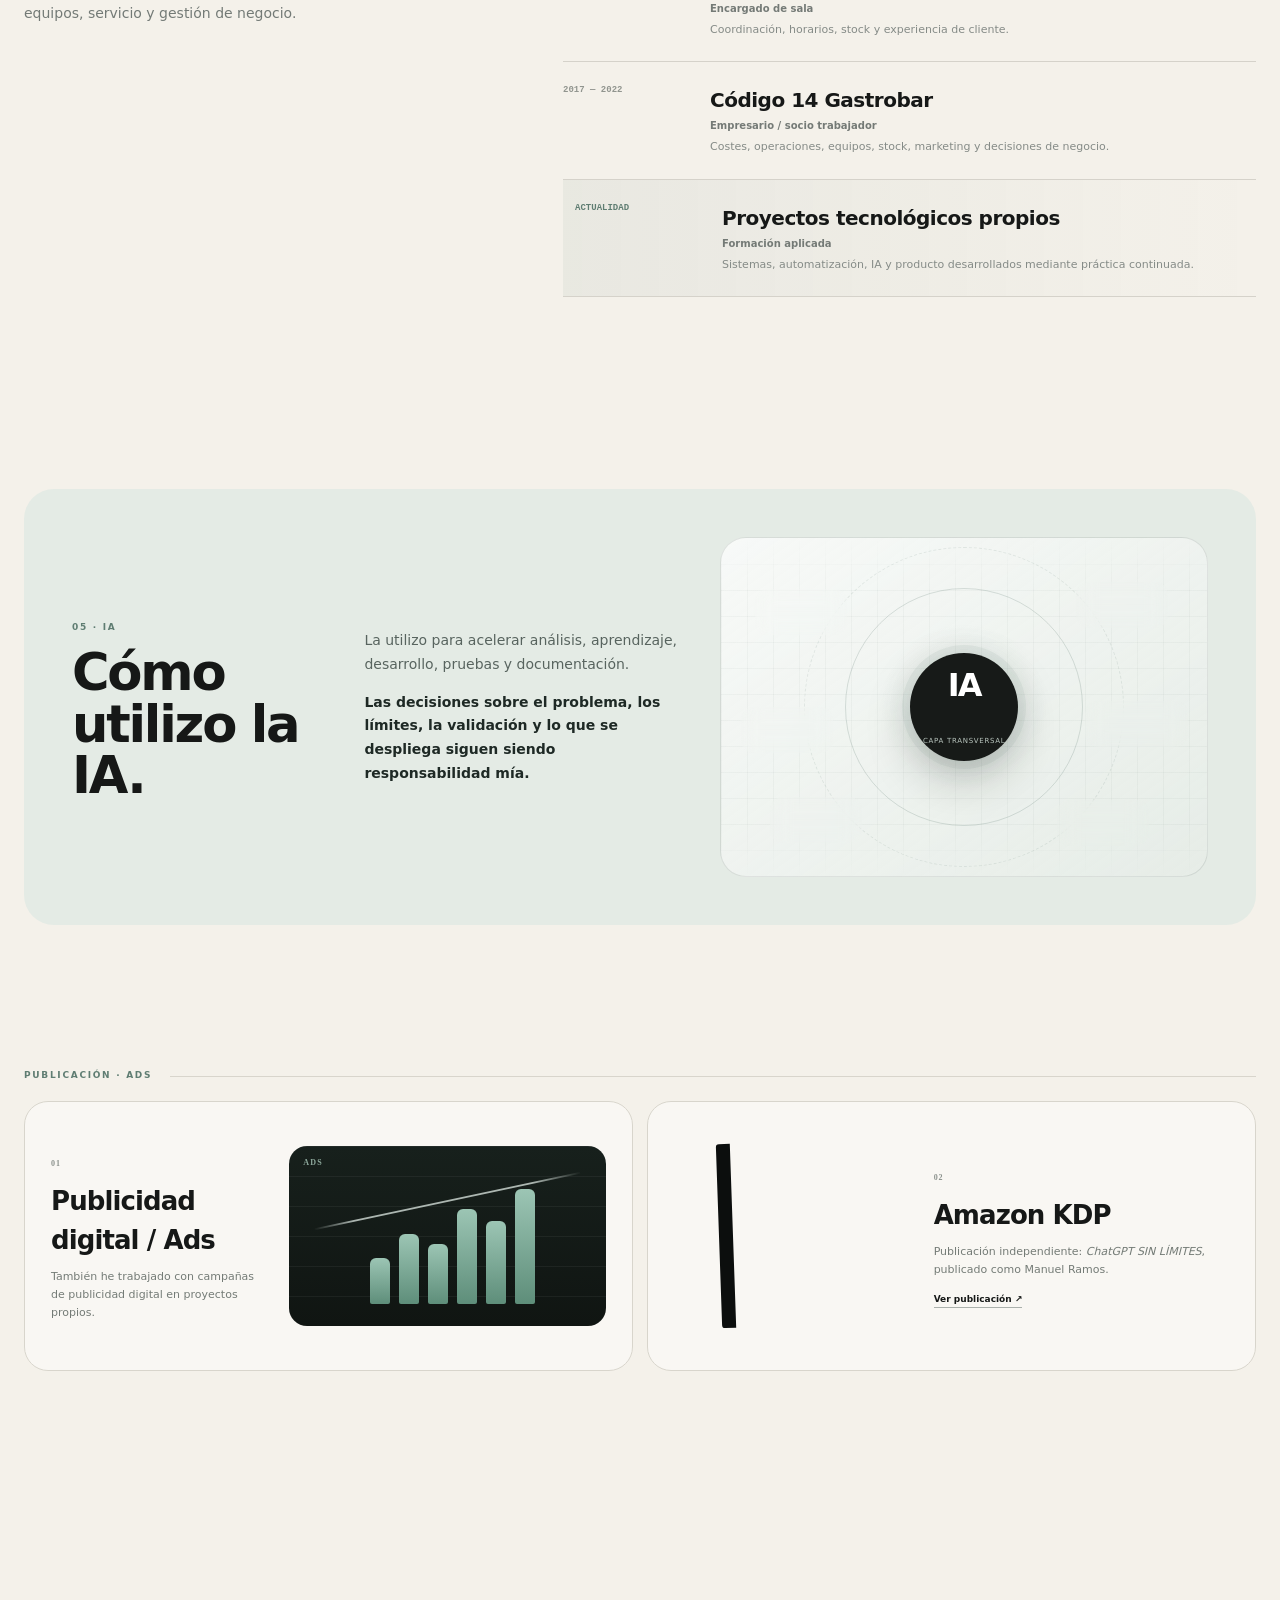
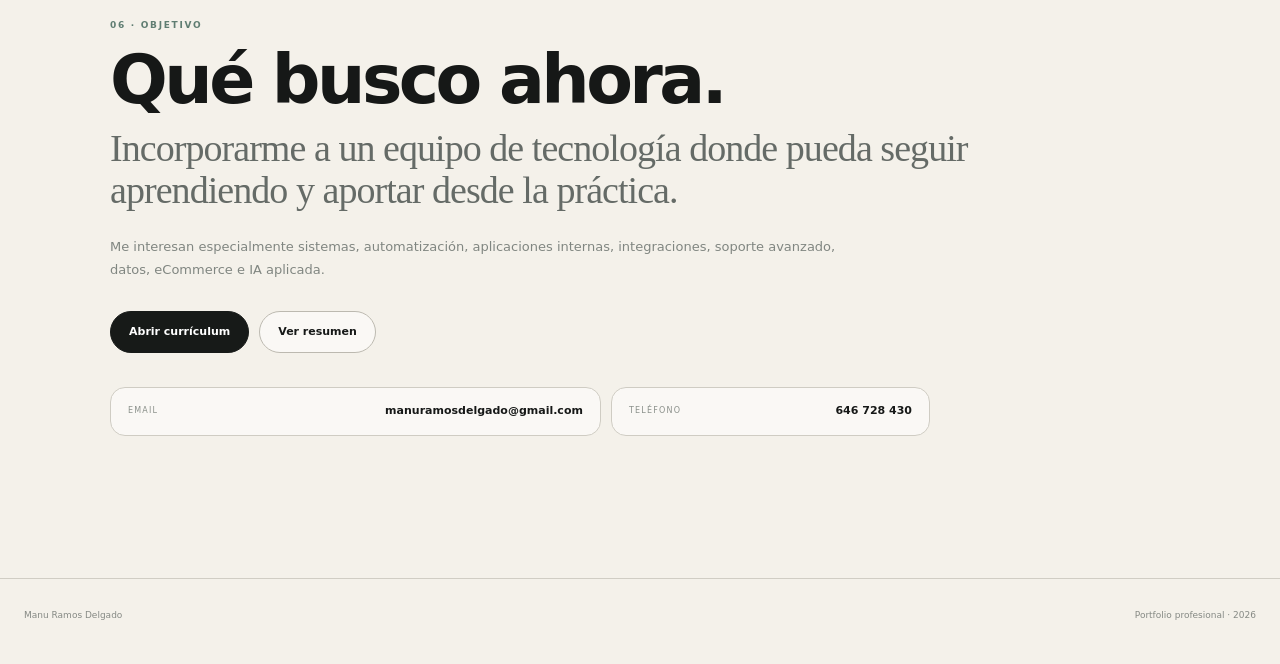
==== commit b37ddf8f: "Add MR identity and social sharing previews" ====
--- a/index.html
+++ b/index.html
@@ -5,8 +5,32 @@
 <meta name="viewport" content="width=device-width,initial-scale=1">
 <meta name="description" content="Portfolio profesional de Manu Ramos Delgado — sistemas, automatización, IA aplicada y producto digital.">
 <title>Manu Ramos Delgado — Portfolio</title>
+
+<link rel="canonical" href="https://manuramosdelgado.github.io/manu-tech-portfolio/">
 <link rel="icon" href="favicon.svg" type="image/svg+xml">
+<link rel="icon" href="favicon-32.png" sizes="32x32" type="image/png">
+<link rel="apple-touch-icon" href="apple-touch-icon.png">
+<link rel="manifest" href="site.webmanifest">
 <meta name="theme-color" content="#f4f1ea">
+<meta name="apple-mobile-web-app-title" content="MR Portfolio">
+
+<meta property="og:type" content="website">
+<meta property="og:locale" content="es_ES">
+<meta property="og:site_name" content="Manu Ramos Delgado — Portfolio">
+<meta property="og:url" content="https://manuramosdelgado.github.io/manu-tech-portfolio/">
+<meta property="og:title" content="Manu Ramos Delgado — IA aplicada, sistemas y automatización">
+<meta property="og:description" content="Portfolio profesional: proyectos propios de software, automatización y producto digital con la IA como eje transversal.">
+<meta property="og:image" content="https://manuramosdelgado.github.io/manu-tech-portfolio/assets/share-card.png?v=1">
+<meta property="og:image:secure_url" content="https://manuramosdelgado.github.io/manu-tech-portfolio/assets/share-card.png?v=1">
+<meta property="og:image:type" content="image/png">
+<meta property="og:image:width" content="1200">
+<meta property="og:image:height" content="630">
+<meta property="og:image:alt" content="Portfolio de Manu Ramos Delgado — sistemas, automatización e IA aplicada">
+
+<meta name="twitter:card" content="summary_large_image">
+<meta name="twitter:title" content="Manu Ramos Delgado — IA aplicada, sistemas y automatización">
+<meta name="twitter:description" content="Portfolio profesional: software, automatización, producto digital e IA aplicada.">
+<meta name="twitter:image" content="https://manuramosdelgado.github.io/manu-tech-portfolio/assets/share-card.png?v=1">
 <link rel="stylesheet" href="styles-v4.css">
 <link rel="stylesheet" href="styles-v4.1.css">
 <link rel="stylesheet" href="styles-v4.2.css">
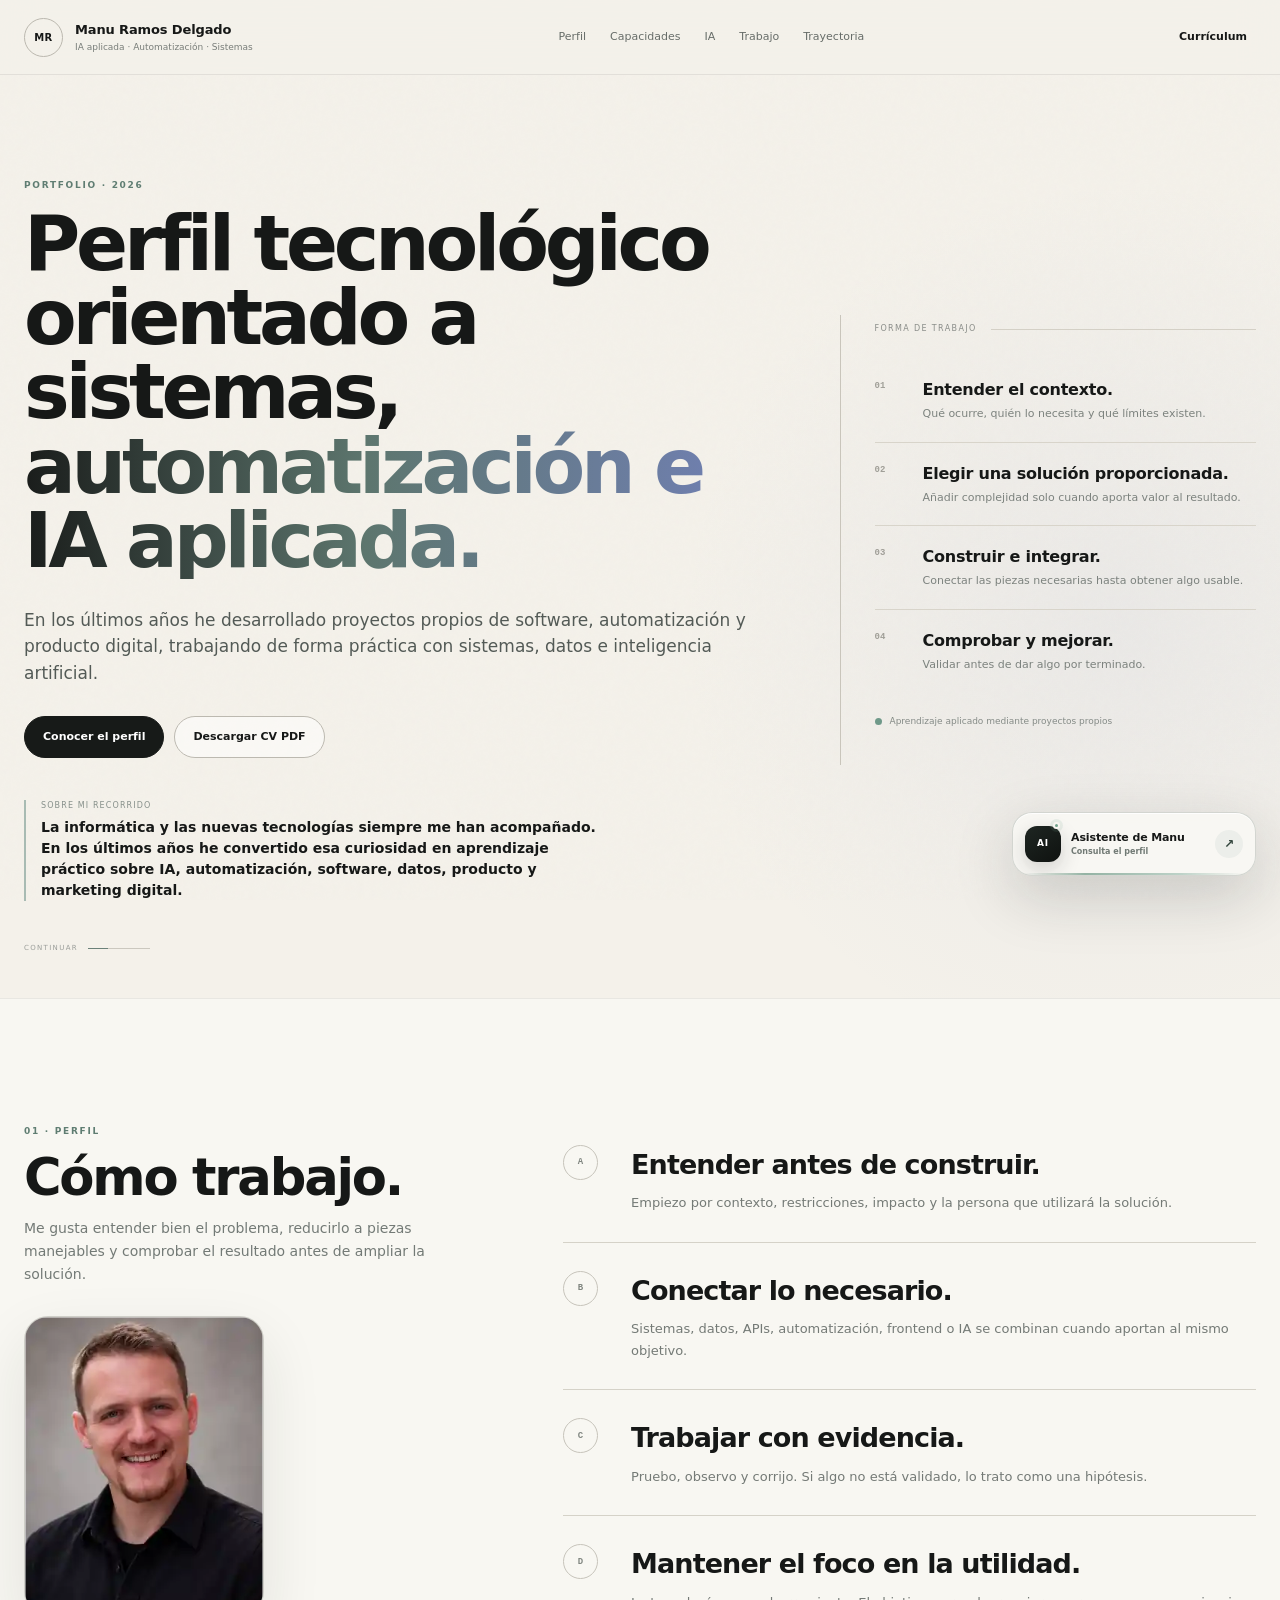
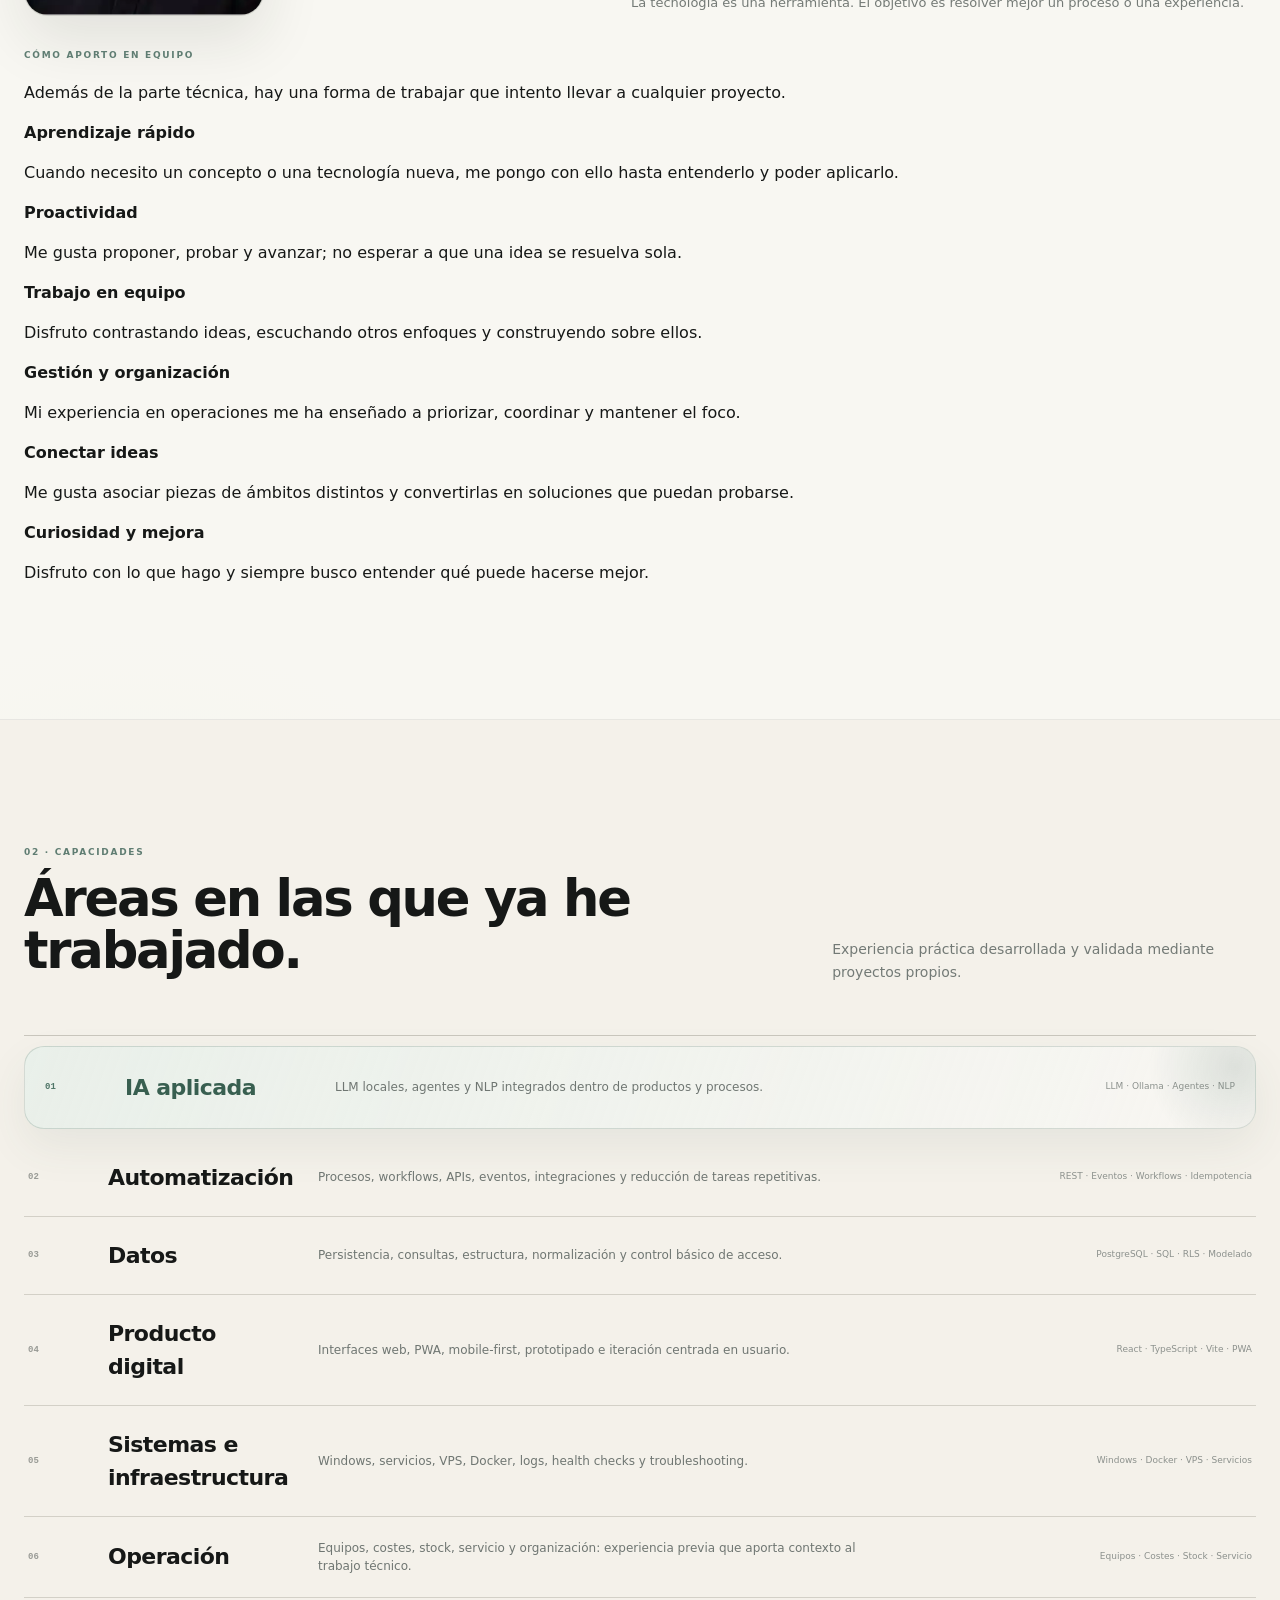
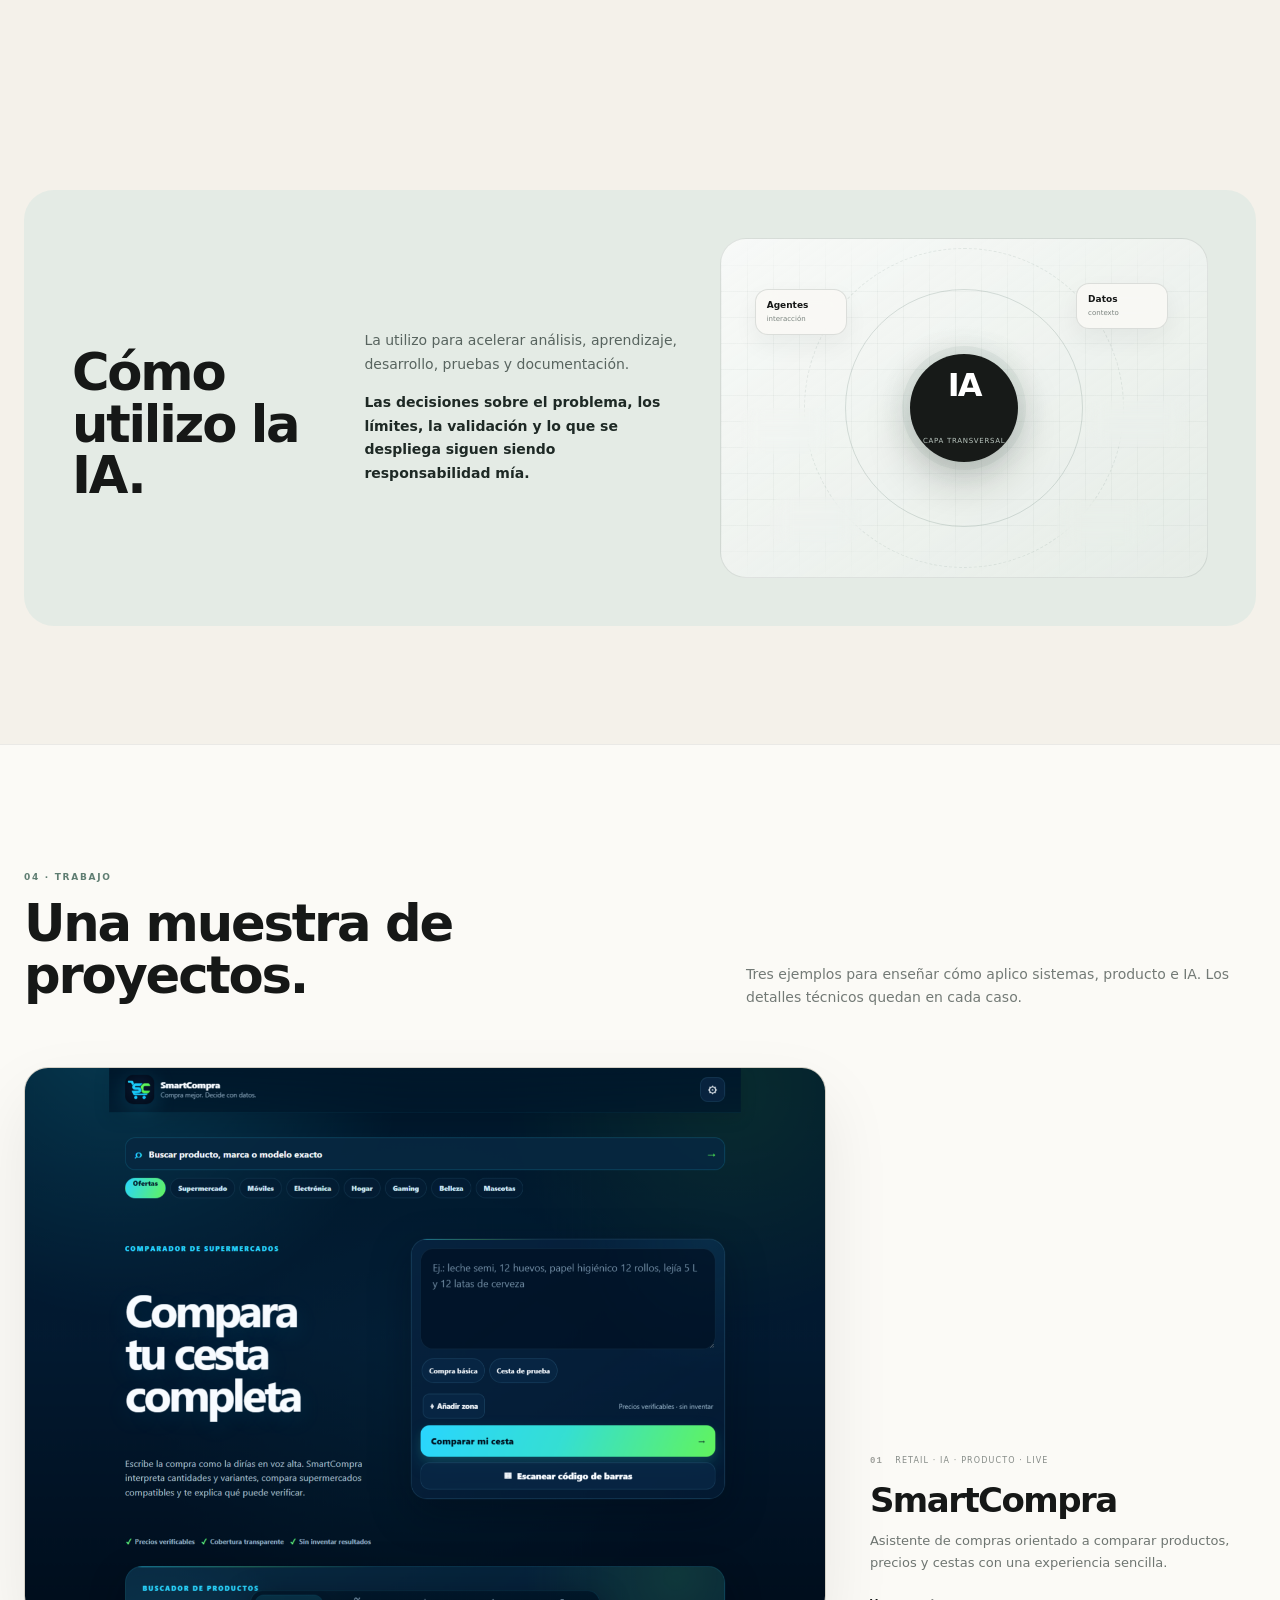
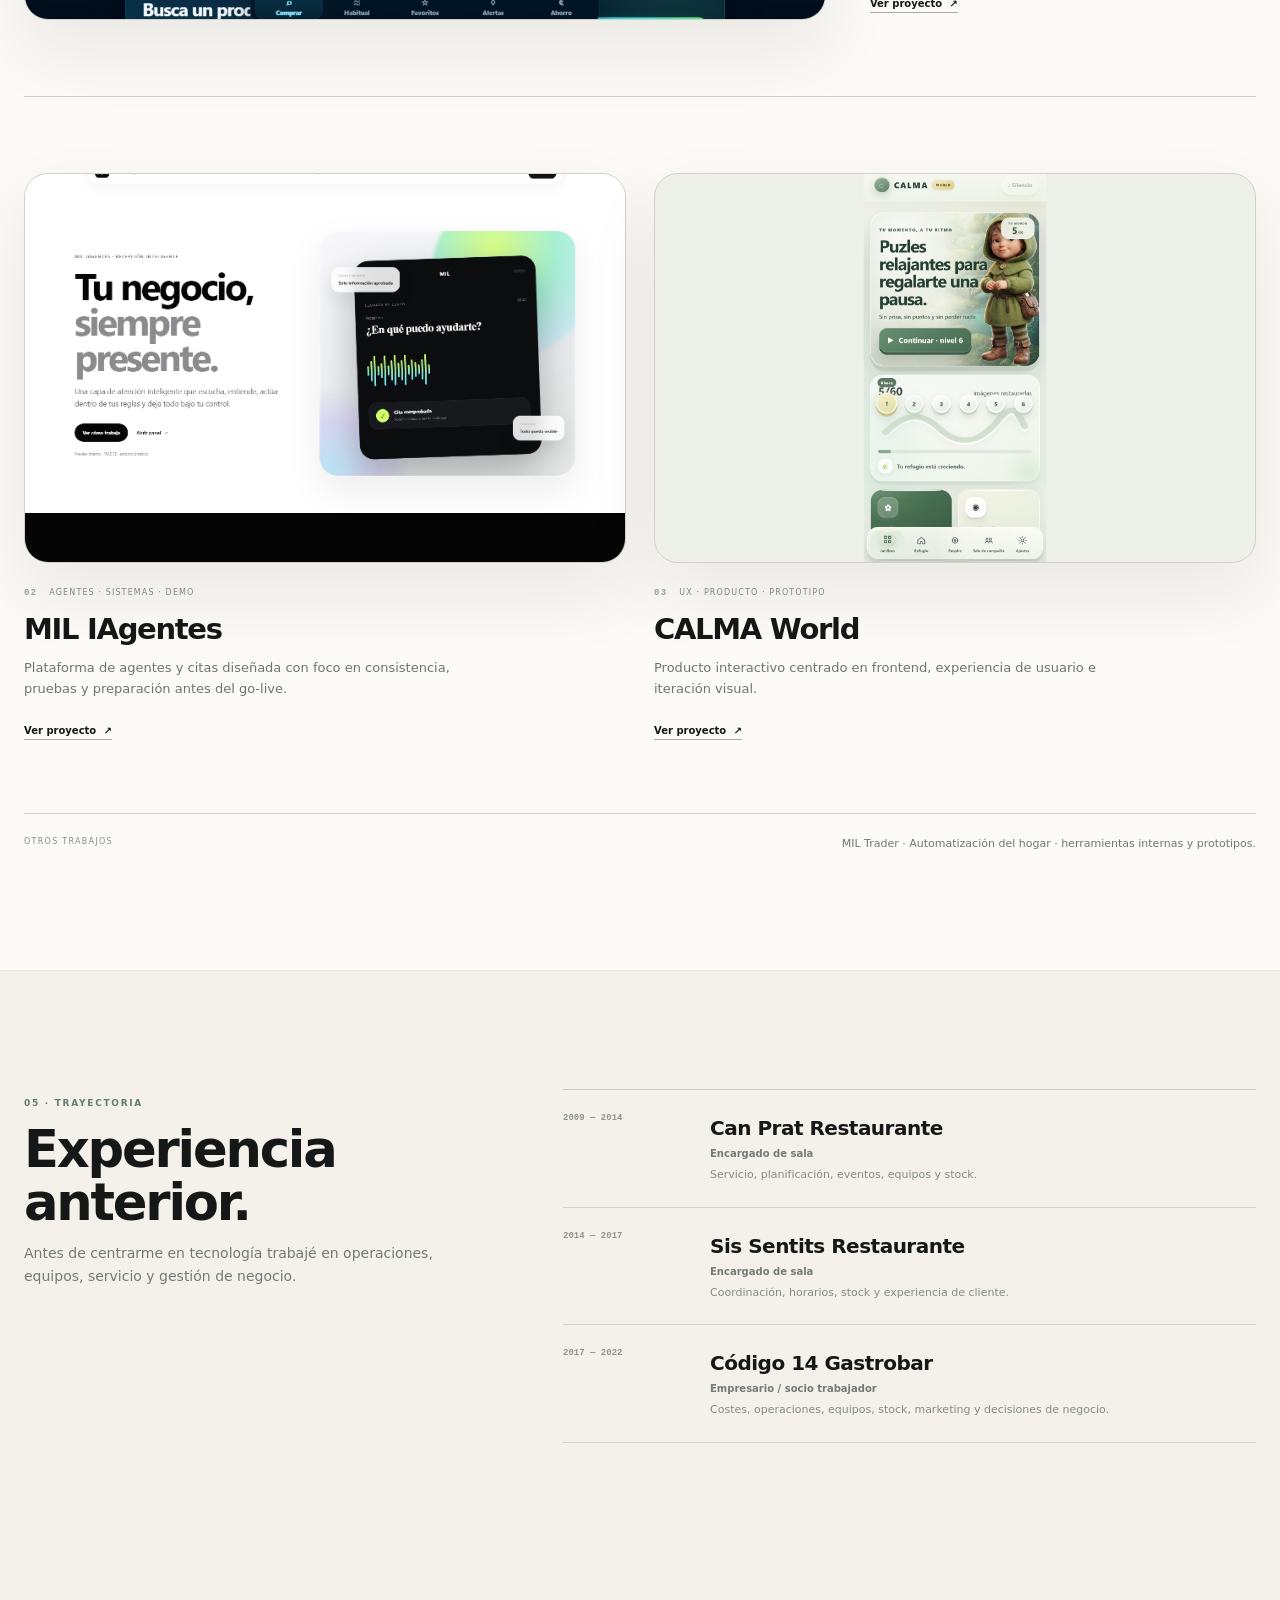
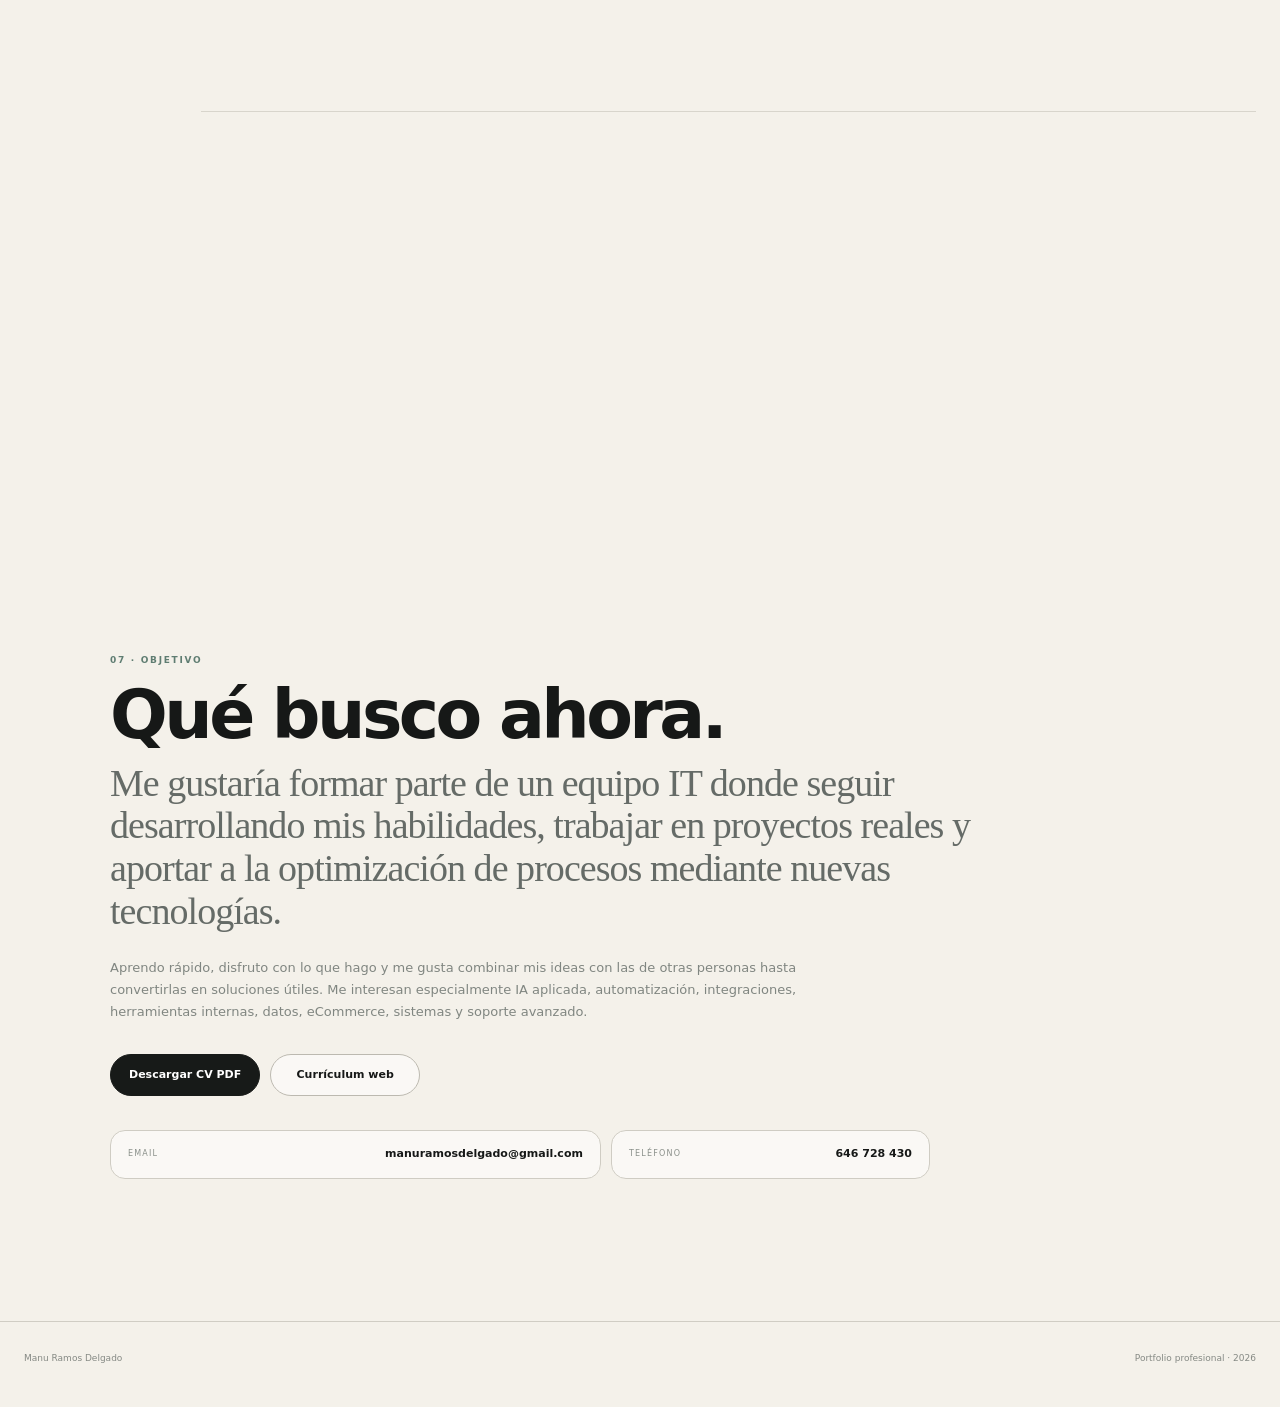
==== commit 4e349866: "Sharpen AI positioning and add recruiter-ready CV" ====
--- a/index.html
+++ b/index.html
@@ -34,6 +34,7 @@
 <link rel="stylesheet" href="styles-v4.css">
 <link rel="stylesheet" href="styles-v4.1.css">
 <link rel="stylesheet" href="styles-v4.2.css">
+<link rel="stylesheet" href="styles-v4.3.css">
 <link rel="stylesheet" href="assistant-widget-v4.css">
 <link rel="stylesheet" href="assistant-widget-v4.1.css">
 <link rel="stylesheet" href="assistant-widget-v4.2.css">
@@ -45,11 +46,12 @@
   <div class="shell header-inner">
     <a class="identity" href="#top">
       <span class="identity-mark">MR</span>
-      <span><b>Manu Ramos Delgado</b><small>Sistemas · Automatización · IA aplicada</small></span>
+      <span><b>Manu Ramos Delgado</b><small>IA aplicada · Automatización · Sistemas</small></span>
     </a>
     <nav class="main-nav" aria-label="Principal">
       <a href="#perfil">Perfil</a>
       <a href="#capacidades">Capacidades</a>
+      <a href="#ia">IA</a>
       <a href="#trabajo">Trabajo</a>
       <a href="#trayectoria">Trayectoria</a>
     </nav>
@@ -72,12 +74,12 @@
       <p class="hero-lead">En los últimos años he desarrollado proyectos propios de software, automatización y producto digital, trabajando de forma práctica con sistemas, datos e inteligencia artificial.</p>
       <div class="hero-actions">
         <a href="#perfil" class="button primary">Conocer el perfil</a>
-        <a href="cv.html" class="button ghost">Ver currículum</a>
+        <a href="Manu_Ramos_Delgado_CV.pdf" class="button ghost" download>Descargar CV PDF</a>
       </div>
 
       <div class="hero-note">
         <span>Sobre mi recorrido</span>
-        <strong>No vengo del camino informático tradicional. He aprendido construyendo, probando y corrigiendo.</strong>
+        <strong>La informática y las nuevas tecnologías siempre me han acompañado. En los últimos años he convertido esa curiosidad en aprendizaje práctico sobre IA, automatización, software, datos, producto y marketing digital.</strong>
       </div>
     </div>
 
@@ -93,7 +95,7 @@
         </li>
         <li>
           <span>02</span>
-          <div><b>Elegir una solución proporcionada.</b><p>No añadir complejidad si una opción más simple resuelve el problema.</p></div>
+          <div><b>Elegir una solución proporcionada.</b><p>Añadir complejidad solo cuando aporta valor al resultado.</p></div>
         </li>
         <li>
           <span>03</span>
@@ -121,7 +123,10 @@
     <div class="section-intro sticky">
       <span class="section-label">01 · PERFIL</span>
       <h2>Cómo trabajo.</h2>
-      <p>Intento entender bien el problema, reducirlo a piezas manejables y comprobar el resultado antes de ampliar la solución.</p>
+      <p>Me gusta entender bien el problema, reducirlo a piezas manejables y comprobar el resultado antes de ampliar la solución.</p>
+      <figure class="profile-portrait" data-reveal>
+        <img src="assets/manu-profile.webp" alt="Retrato profesional de Manu Ramos Delgado" loading="lazy">
+      </figure>
     </div>
 
     <div class="profile-copy">
@@ -141,6 +146,21 @@
         <span>D</span>
         <div><h3>Mantener el foco en la utilidad.</h3><p>La tecnología es una herramienta. El objetivo es resolver mejor un proceso o una experiencia.</p></div>
       </article>
+    </div>
+  </div>
+
+  <div class="shell people-strengths" data-reveal>
+    <div class="people-strengths-head">
+      <span class="section-label">CÓMO APORTO EN EQUIPO</span>
+      <p>Además de la parte técnica, hay una forma de trabajar que intento llevar a cualquier proyecto.</p>
+    </div>
+    <div class="people-strengths-grid">
+      <article><b>Aprendizaje rápido</b><p>Cuando necesito un concepto o una tecnología nueva, me pongo con ello hasta entenderlo y poder aplicarlo.</p></article>
+      <article><b>Proactividad</b><p>Me gusta proponer, probar y avanzar; no esperar a que una idea se resuelva sola.</p></article>
+      <article><b>Trabajo en equipo</b><p>Disfruto contrastando ideas, escuchando otros enfoques y construyendo sobre ellos.</p></article>
+      <article><b>Gestión y organización</b><p>Mi experiencia en operaciones me ha enseñado a priorizar, coordinar y mantener el foco.</p></article>
+      <article><b>Conectar ideas</b><p>Me gusta asociar piezas de ámbitos distintos y convertirlas en soluciones que puedan probarse.</p></article>
+      <article><b>Curiosidad y mejora</b><p>Disfruto con lo que hago y siempre busco entender qué puede hacerse mejor.</p></article>
     </div>
   </div>
 </section>
@@ -152,15 +172,15 @@
         <span class="section-label">02 · CAPACIDADES</span>
         <h2>Áreas en las que ya he trabajado.</h2>
       </div>
-      <p>Experiencia práctica desarrollada en proyectos propios. No pretende sustituir experiencia corporativa que todavía no tengo.</p>
+      <p>Experiencia práctica desarrollada y validada mediante proyectos propios.</p>
     </div>
 
     <div class="capability-index">
-      <article>
+      <article class="capability-primary">
         <span class="cap-num">01</span>
-        <h3>Sistemas</h3>
-        <p>Windows, servicios, VPS, Docker, logs, health checks y troubleshooting.</p>
-        <div>Windows · Docker · VPS · Servicios</div>
+        <h3>IA aplicada</h3>
+        <p>LLM locales, agentes y NLP integrados dentro de productos y procesos.</p>
+        <div>LLM · Ollama · Agentes · NLP</div>
       </article>
       <article>
         <span class="cap-num">02</span>
@@ -176,15 +196,15 @@
       </article>
       <article>
         <span class="cap-num">04</span>
-        <h3>IA aplicada</h3>
-        <p>LLM locales, agentes y NLP integrados dentro de productos y procesos.</p>
-        <div>LLM · Ollama · Agentes · NLP</div>
-      </article>
-      <article>
-        <span class="cap-num">05</span>
         <h3>Producto digital</h3>
         <p>Interfaces web, PWA, mobile-first, prototipado e iteración centrada en usuario.</p>
         <div>React · TypeScript · Vite · PWA</div>
+      </article>
+      <article>
+        <span class="cap-num">05</span>
+        <h3>Sistemas e infraestructura</h3>
+        <p>Windows, servicios, VPS, Docker, logs, health checks y troubleshooting.</p>
+        <div>Windows · Docker · VPS · Servicios</div>
       </article>
       <article>
         <span class="cap-num">06</span>
@@ -196,94 +216,10 @@
   </div>
 </section>
 
-<section class="section work-section" id="trabajo">
-  <div class="shell">
-    <div class="section-head work-head">
-      <div>
-        <span class="section-label">03 · TRABAJO</span>
-        <h2>Una muestra de proyectos.</h2>
-      </div>
-      <p>Tres ejemplos para enseñar cómo aplico sistemas, producto e IA. Los detalles técnicos quedan en cada caso.</p>
-    </div>
-
-    <article class="project-feature project-smart">
-      <figure class="project-image landscape">
-        <img src="assets/smartcompra-ui.png" alt="Interfaz de SmartCompra mostrando el comparador de cesta y buscador de productos" loading="lazy">
-      </figure>
-      <div class="project-copy">
-        <div class="project-meta"><span>01</span><span>RETAIL · IA · PRODUCTO</span></div>
-        <h3>SmartCompra</h3>
-        <p>Asistente de compras orientado a comparar productos, precios y cestas con una experiencia sencilla.</p>
-        <a href="project-smartcompra.html">Ver proyecto <span>↗</span></a>
-      </div>
-    </article>
-
-    <div class="project-pair">
-      <article class="project-card">
-        <figure class="project-image landscape compact">
-          <img src="assets/iagentes-web.png" alt="Web de demostración de MIL IAgentes" loading="lazy">
-        </figure>
-        <div class="project-copy">
-          <div class="project-meta"><span>02</span><span>AGENTES · SISTEMAS</span></div>
-          <h3>MIL IAgentes</h3>
-          <p>Plataforma de agentes y citas diseñada con foco en consistencia, pruebas y preparación antes del go-live.</p>
-          <a href="project-iagentes.html">Ver proyecto <span>↗</span></a>
-        </div>
-      </article>
-
-      <article class="project-card">
-        <figure class="project-image portrait compact">
-          <img src="assets/calma-ui.png" alt="Interfaz móvil de CALMA World" loading="lazy">
-        </figure>
-        <div class="project-copy">
-          <div class="project-meta"><span>03</span><span>UX · PRODUCTO</span></div>
-          <h3>CALMA World</h3>
-          <p>Producto interactivo centrado en frontend, experiencia de usuario e iteración visual.</p>
-          <a href="project-calma.html">Ver proyecto <span>↗</span></a>
-        </div>
-      </article>
-    </div>
-
-    <div class="other-work">
-      <span>OTROS TRABAJOS</span>
-      <p>MIL Trader · Automatización del hogar · herramientas internas y prototipos.</p>
-    </div>
-  </div>
-</section>
-
-<section class="section trajectory-section" id="trayectoria">
-  <div class="shell editorial-split trajectory-grid">
-    <div class="section-intro sticky">
-      <span class="section-label">04 · TRAYECTORIA</span>
-      <h2>Experiencia anterior.</h2>
-      <p>Antes de centrarme en tecnología trabajé en operaciones, equipos, servicio y gestión de negocio.</p>
-    </div>
-
-    <div class="timeline">
-      <article>
-        <time>2009 — 2014</time>
-        <div><h3>Can Prat Restaurante</h3><b>Encargado de sala</b><p>Servicio, planificación, eventos, equipos y stock.</p></div>
-      </article>
-      <article>
-        <time>2014 — 2017</time>
-        <div><h3>Sis Sentits Restaurante</h3><b>Encargado de sala</b><p>Coordinación, horarios, stock y experiencia de cliente.</p></div>
-      </article>
-      <article>
-        <time>2017 — 2022</time>
-        <div><h3>Código 14 Gastrobar</h3><b>Empresario / socio trabajador</b><p>Costes, operaciones, equipos, stock, marketing y decisiones de negocio.</p></div>
-      </article>
-      <article class="timeline-current">
-        <time>ACTUALIDAD</time>
-        <div><h3>Proyectos tecnológicos propios</h3><b>Formación aplicada</b><p>Sistemas, automatización, IA y producto desarrollados mediante práctica continuada.</p></div>
-      </article>
-    </div>
-  </div>
-</section>
-
 <section class="section ai-section" id="ia">
   <div class="shell ai-box">
     <div>
-      <span class="section-label">05 · IA</span>
+      <span class="section-label">03 · IA</span>
       <h2>Cómo utilizo la IA.</h2>
     </div>
     <div class="ai-text">
@@ -305,10 +241,96 @@
   </div>
 </section>
 
+<section class="section work-section" id="trabajo">
+  <div class="shell">
+    <div class="section-head work-head">
+      <div>
+        <span class="section-label">04 · TRABAJO</span>
+        <h2>Una muestra de proyectos.</h2>
+      </div>
+      <p>Tres ejemplos para enseñar cómo aplico sistemas, producto e IA. Los detalles técnicos quedan en cada caso.</p>
+    </div>
+
+    <article class="project-feature project-smart">
+      <figure class="project-image landscape">
+        <img src="assets/smartcompra-ui.png" alt="Interfaz de SmartCompra mostrando el comparador de cesta y buscador de productos" loading="lazy">
+      </figure>
+      <div class="project-copy">
+        <div class="project-meta"><span>01</span><span>RETAIL · IA · PRODUCTO · LIVE</span></div>
+        <h3>SmartCompra</h3>
+        <p>Asistente de compras orientado a comparar productos, precios y cestas con una experiencia sencilla.</p>
+        <a href="project-smartcompra.html">Ver proyecto <span>↗</span></a>
+      </div>
+    </article>
+
+    <div class="project-pair">
+      <article class="project-card">
+        <figure class="project-image landscape compact">
+          <img src="assets/iagentes-web.png" alt="Web de demostración de MIL IAgentes" loading="lazy">
+        </figure>
+        <div class="project-copy">
+          <div class="project-meta"><span>02</span><span>AGENTES · SISTEMAS · DEMO</span></div>
+          <h3>MIL IAgentes</h3>
+          <p>Plataforma de agentes y citas diseñada con foco en consistencia, pruebas y preparación antes del go-live.</p>
+          <a href="project-iagentes.html">Ver proyecto <span>↗</span></a>
+        </div>
+      </article>
+
+      <article class="project-card">
+        <figure class="project-image portrait compact">
+          <img src="assets/calma-ui.png" alt="Interfaz móvil de CALMA World" loading="lazy">
+        </figure>
+        <div class="project-copy">
+          <div class="project-meta"><span>03</span><span>UX · PRODUCTO · PROTOTIPO</span></div>
+          <h3>CALMA World</h3>
+          <p>Producto interactivo centrado en frontend, experiencia de usuario e iteración visual.</p>
+          <a href="project-calma.html">Ver proyecto <span>↗</span></a>
+        </div>
+      </article>
+    </div>
+
+    <div class="other-work">
+      <span>OTROS TRABAJOS</span>
+      <p>MIL Trader · Automatización del hogar · herramientas internas y prototipos.</p>
+    </div>
+  </div>
+</section>
+
+<section class="section trajectory-section" id="trayectoria">
+  <div class="shell editorial-split trajectory-grid">
+    <div class="section-intro sticky">
+      <span class="section-label">05 · TRAYECTORIA</span>
+      <h2>Experiencia anterior.</h2>
+      <p>Antes de centrarme en tecnología trabajé en operaciones, equipos, servicio y gestión de negocio.</p>
+    </div>
+
+    <div class="timeline">
+      <article>
+        <time>2009 — 2014</time>
+        <div><h3>Can Prat Restaurante</h3><b>Encargado de sala</b><p>Servicio, planificación, eventos, equipos y stock.</p></div>
+      </article>
+      <article>
+        <time>2014 — 2017</time>
+        <div><h3>Sis Sentits Restaurante</h3><b>Encargado de sala</b><p>Coordinación, horarios, stock y experiencia de cliente.</p></div>
+      </article>
+      <article>
+        <time>2017 — 2022</time>
+        <div><h3>Código 14 Gastrobar</h3><b>Empresario / socio trabajador</b><p>Costes, operaciones, equipos, stock, marketing y decisiones de negocio.</p></div>
+      </article>
+      <article class="timeline-current">
+        <time>ACTUALIDAD</time>
+        <div><h3>Proyectos tecnológicos propios</h3><b>Formación aplicada</b><p>Sistemas, automatización, IA y producto desarrollados mediante práctica continuada.</p></div>
+      </article>
+    </div>
+  </div>
+</section>
+
+
+
 <section class="section reach-section" id="publicacion">
   <div class="shell">
     <div class="reach-head">
-      <span class="section-label">PUBLICACIÓN · ADS</span>
+      <span class="section-label">06 · PUBLICACIÓN / ADS</span>
       <div class="reach-line" aria-hidden="true"></div>
     </div>
     <div class="reach-grid">
@@ -318,15 +340,16 @@
           <h3>Publicidad digital / Ads</h3>
           <p>También he trabajado con campañas de publicidad digital en proyectos propios.</p>
         </div>
-        <div class="ads-graphic" aria-hidden="true">
-          <div class="ads-axis"></div>
-          <span style="--h:34%;--d:0"></span>
-          <span style="--h:52%;--d:1"></span>
-          <span style="--h:45%;--d:2"></span>
-          <span style="--h:71%;--d:3"></span>
-          <span style="--h:62%;--d:4"></span>
-          <span style="--h:86%;--d:5"></span>
-          <i class="ads-trend"></i>
+        <div class="ads-flow" aria-hidden="true">
+          <span><b>Idea</b><small>mensaje</small></span>
+          <i>→</i>
+          <span><b>Audiencia</b><small>segmentación</small></span>
+          <i>→</i>
+          <span><b>Campaña</b><small>activación</small></span>
+          <i>→</i>
+          <span><b>Medición</b><small>datos</small></span>
+          <i>→</i>
+          <span><b>Iteración</b><small>mejora</small></span>
         </div>
       </article>
 
@@ -352,13 +375,13 @@
 
 <section class="section closing-section">
   <div class="shell closing">
-    <span class="section-label">06 · OBJETIVO</span>
+    <span class="section-label">07 · OBJETIVO</span>
     <h2>Qué busco ahora.</h2>
-    <h3>Incorporarme a un equipo de tecnología donde pueda seguir aprendiendo y aportar desde la práctica.</h3>
-    <p>Me interesan especialmente sistemas, automatización, aplicaciones internas, integraciones, soporte avanzado, datos, eCommerce e IA aplicada.</p>
+    <h3>Me gustaría formar parte de un equipo IT donde seguir desarrollando mis habilidades, trabajar en proyectos reales y aportar a la optimización de procesos mediante nuevas tecnologías.</h3>
+    <p>Aprendo rápido, disfruto con lo que hago y me gusta combinar mis ideas con las de otras personas hasta convertirlas en soluciones útiles. Me interesan especialmente IA aplicada, automatización, integraciones, herramientas internas, datos, eCommerce, sistemas y soporte avanzado.</p>
     <div class="closing-actions">
-      <a href="cv.html" class="button primary">Abrir currículum</a>
-      <button type="button" class="button ghost" id="quickOpen2">Ver resumen</button>
+      <a href="Manu_Ramos_Delgado_CV.pdf" class="button primary" download>Descargar CV PDF</a>
+      <a href="cv.html" class="button ghost">Currículum web</a>
     </div>
 
     <div class="contact-block">
@@ -375,24 +398,6 @@
     <span>Portfolio profesional · 2026</span>
   </div>
 </footer>
-
-<div class="quick-overlay" id="quickOverlay" aria-hidden="true">
-  <section class="quick-panel" role="dialog" aria-modal="true" aria-labelledby="quickTitle">
-    <button class="quick-close" id="quickClose" type="button" aria-label="Cerrar">×</button>
-    <span class="quick-kicker">RESUMEN</span>
-    <h2 id="quickTitle">Perfil en un minuto.</h2>
-    <div class="quick-grid">
-      <article><span>01</span><h3>Trayectoria</h3><p>Experiencia previa en operaciones, equipos, costes, stock y atención al cliente.</p></article>
-      <article><span>02</span><h3>Formación práctica</h3><p>Proyectos propios de sistemas, APIs, bases de datos, frontend, automatización e IA aplicada.</p></article>
-      <article><span>03</span><h3>Forma de trabajo</h3><p>Entender, simplificar, construir, validar y mejorar.</p></article>
-      <article><span>04</span><h3>Límites claros</h3><p>No me presento como especialista en tecnologías o entornos que todavía no he trabajado de forma práctica.</p></article>
-    </div>
-    <div class="quick-actions">
-      <a href="cv.html" class="button primary">Abrir currículum</a>
-      <a href="#trabajo" class="button ghost" id="quickEvidence">Ver proyectos</a>
-    </div>
-  </section>
-</div>
 
 <button class="assistant-launcher" id="assistantLauncher" hidden type="button" aria-haspopup="dialog" aria-controls="assistantPanel">
   <span class="assistant-launcher-dot"></span>
--- a/styles-v4.2.css
+++ b/styles-v4.2.css
@@ -1,5 +1,5 @@
 /* V4.2 — AI emphasis + applied reach */
-.capability-index article:nth-child(4){
+.capability-index article.capability-primary{
   position:relative;
   margin:10px 0;
   padding:24px 20px;
@@ -8,7 +8,7 @@
   background:linear-gradient(110deg,rgba(231,239,233,.88),rgba(255,255,255,.4));
   overflow:hidden;
 }
-.capability-index article:nth-child(4)::after{
+.capability-index article.capability-primary::after{
   content:"";
   position:absolute;
   width:180px;height:180px;border-radius:50%;
@@ -16,7 +16,7 @@
   background:radial-gradient(circle,rgba(95,125,114,.18),transparent 68%);
   pointer-events:none;
 }
-.capability-index article:nth-child(4) .cap-num{color:#4f7567}
+.capability-index article.capability-primary .cap-num{color:#4f7567}
 
 .ai-box{
   grid-template-columns:.72fr .9fr 1.38fr;
--- a/styles-v4.3.css
+++ b/styles-v4.3.css
@@ -0,0 +1,82 @@
+/* V4.3 — recruiter pass */
+.profile-portrait{
+  margin:30px 0 0;
+  width:min(100%,240px);
+  aspect-ratio:4/5;
+  border-radius:24px;
+  overflow:hidden;
+  border:1px solid rgba(77,88,82,.16);
+  background:#e8e6df;
+  box-shadow:0 24px 60px rgba(31,35,32,.10);
+  position:relative;
+}
+.profile-portrait::after{
+  content:"";
+  position:absolute;inset:0;
+  box-shadow:inset 0 0 0 1px rgba(255,255,255,.45);
+  pointer-events:none;
+}
+.profile-portrait img{
+  width:100%;height:100%;
+  object-fit:cover;
+  object-position:center 18%;
+  display:block;
+  transform:scale(1.015);
+}
+.capability-index article.capability-primary{
+  grid-column:auto;
+  box-shadow:0 18px 44px rgba(63,91,78,.08);
+}
+.capability-index article.capability-primary h3{
+  color:#385f50;
+}
+.ads-flow{
+  min-height:180px;
+  padding:20px 16px;
+  border-radius:18px;
+  background:
+    radial-gradient(circle at 75% 15%,rgba(119,159,141,.18),transparent 32%),
+    linear-gradient(155deg,#17201c,#101512);
+  display:flex;
+  align-items:center;
+  justify-content:center;
+  gap:7px;
+  overflow:hidden;
+}
+.ads-flow>span{
+  min-width:72px;
+  padding:10px 9px;
+  border-radius:12px;
+  border:1px solid rgba(190,214,202,.14);
+  background:rgba(255,255,255,.045);
+  text-align:center;
+}
+.ads-flow b{
+  display:block;
+  color:#edf4f0;
+  font-size:8px;
+  letter-spacing:.01em;
+}
+.ads-flow small{
+  display:block;
+  color:#7f9b8e;
+  font-size:6px;
+  margin-top:3px;
+}
+.ads-flow>i{
+  color:#6d8d7e;
+  font-size:12px;
+  font-style:normal;
+  opacity:.72;
+}
+.closing-actions .button{min-width:150px;text-align:center}
+@media(max-width:980px){
+  .profile-portrait{width:220px}
+  .ads-flow{flex-wrap:wrap}
+}
+@media(max-width:760px){
+  .profile-portrait{width:min(72vw,260px);margin-top:24px}
+  .ads-flow{display:grid;grid-template-columns:1fr auto 1fr;gap:7px}
+  .ads-flow>span{min-width:0}
+  .ads-flow>i:nth-of-type(2),.ads-flow>i:nth-of-type(4){display:none}
+}
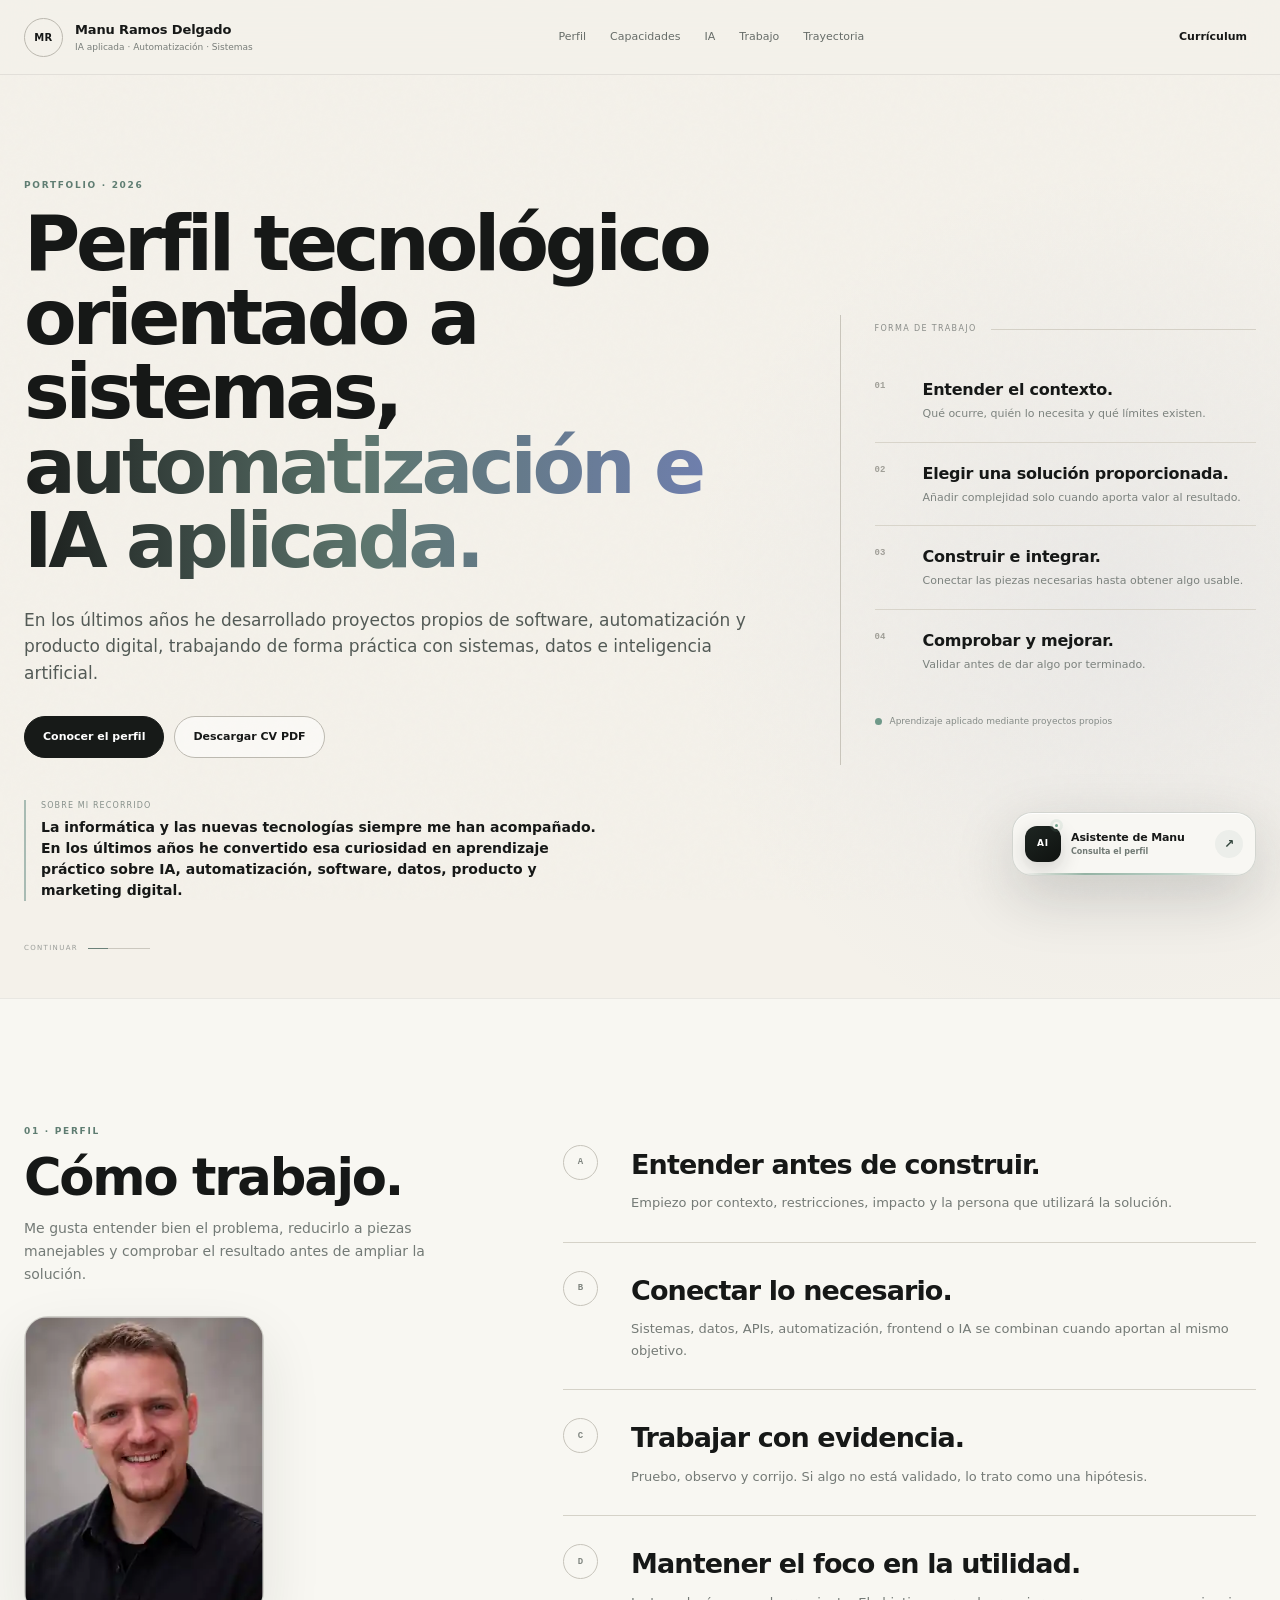
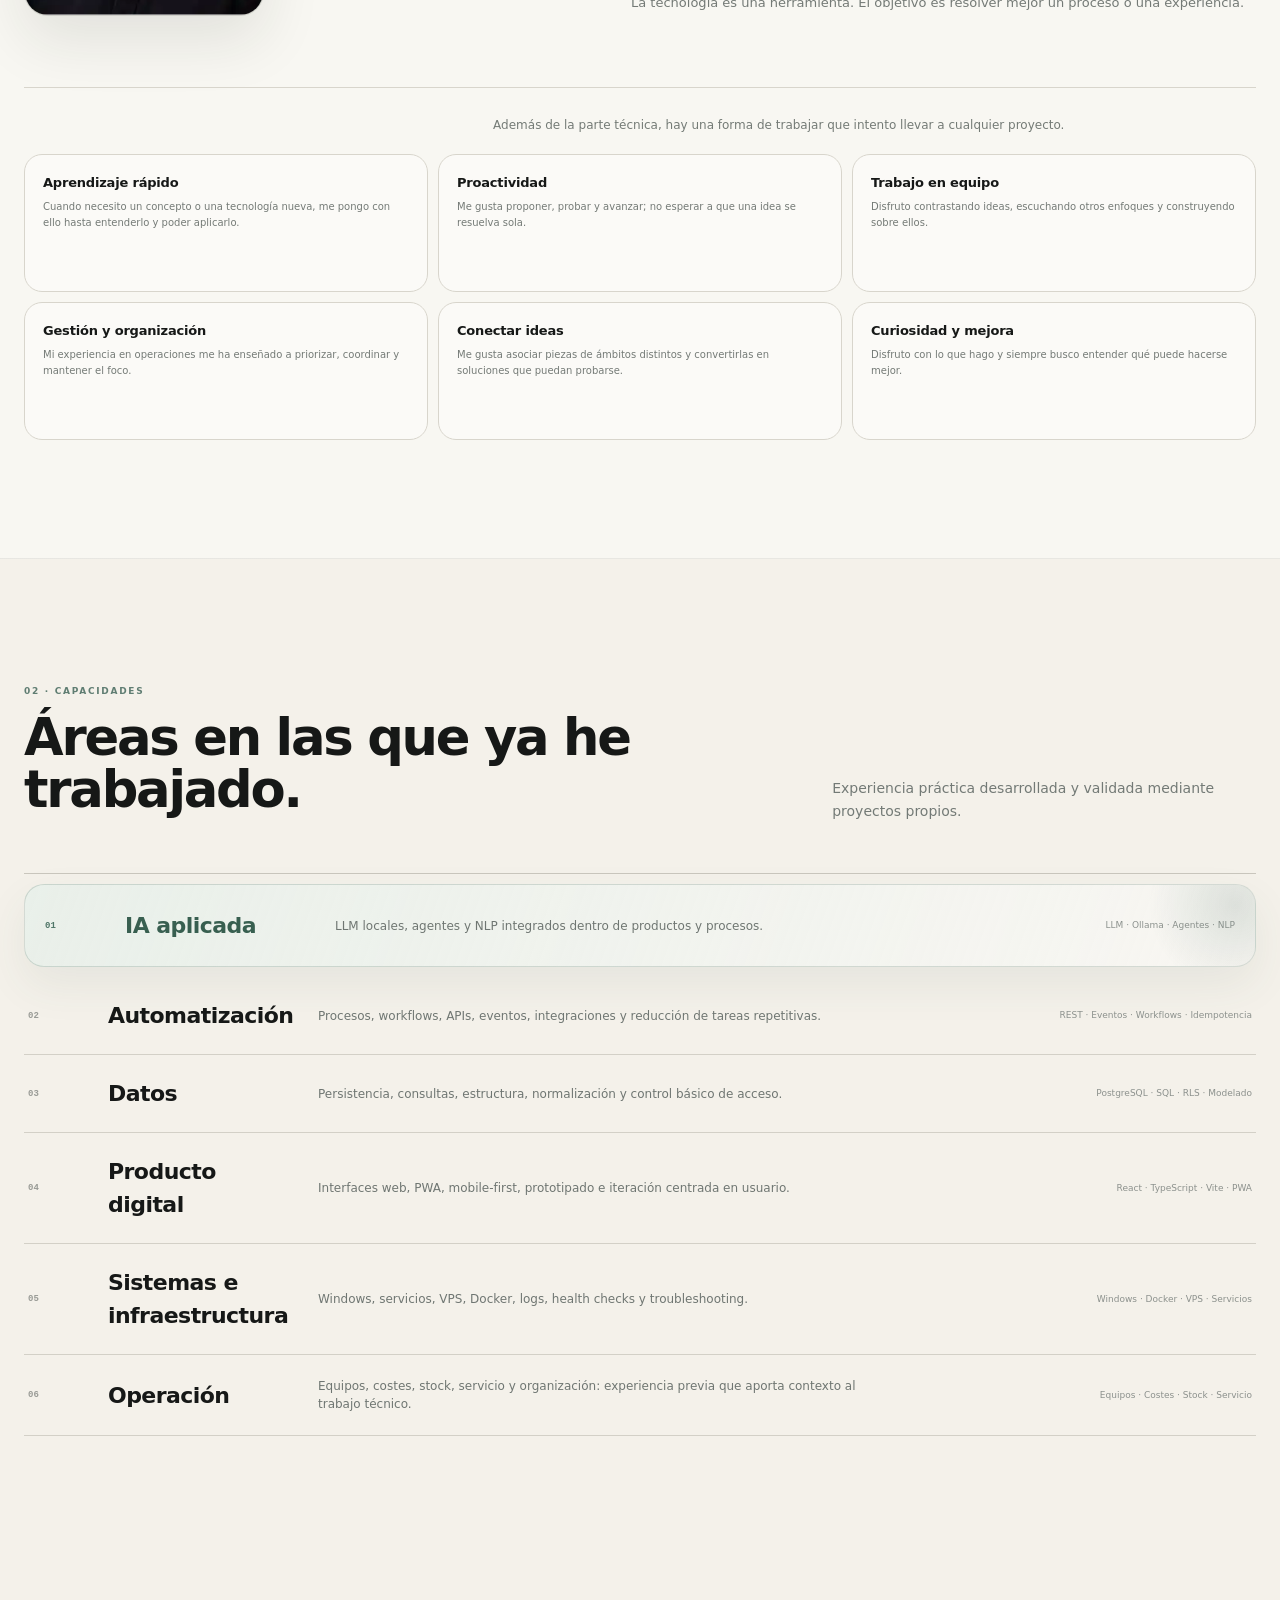
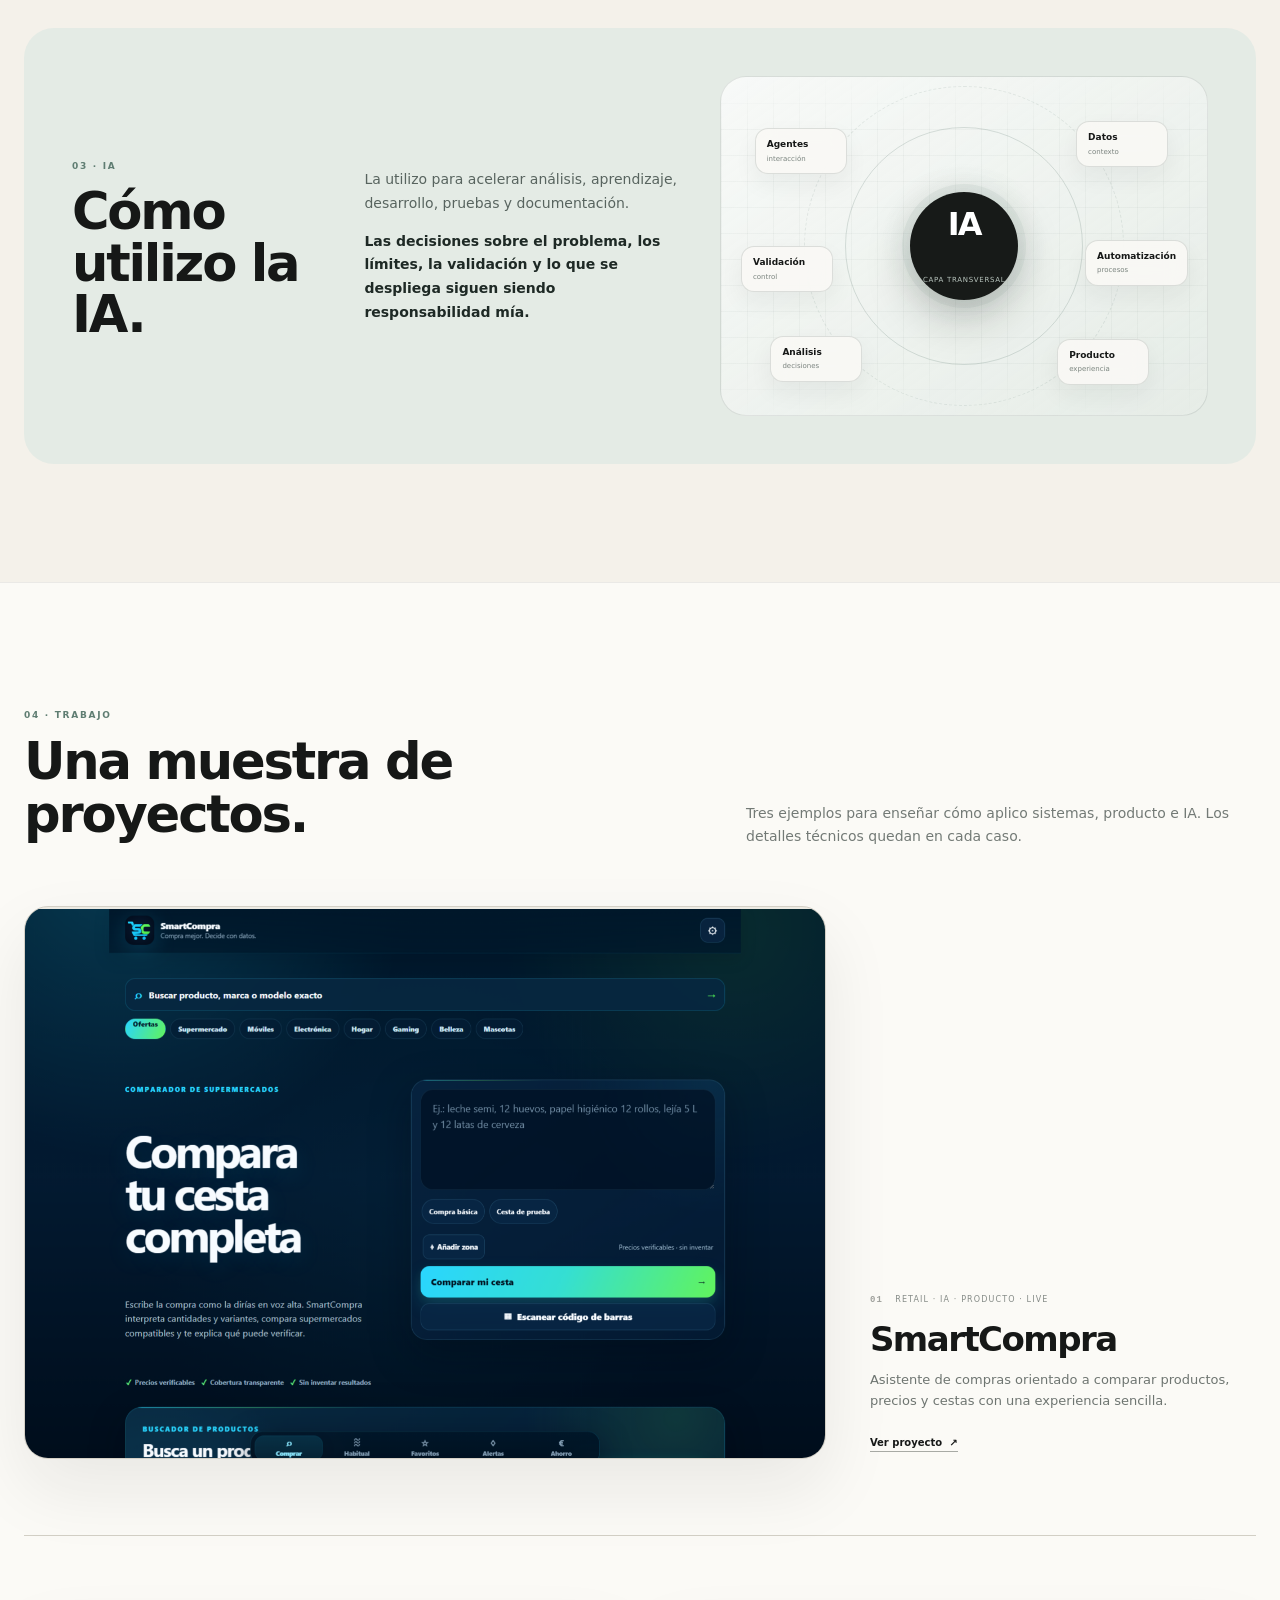
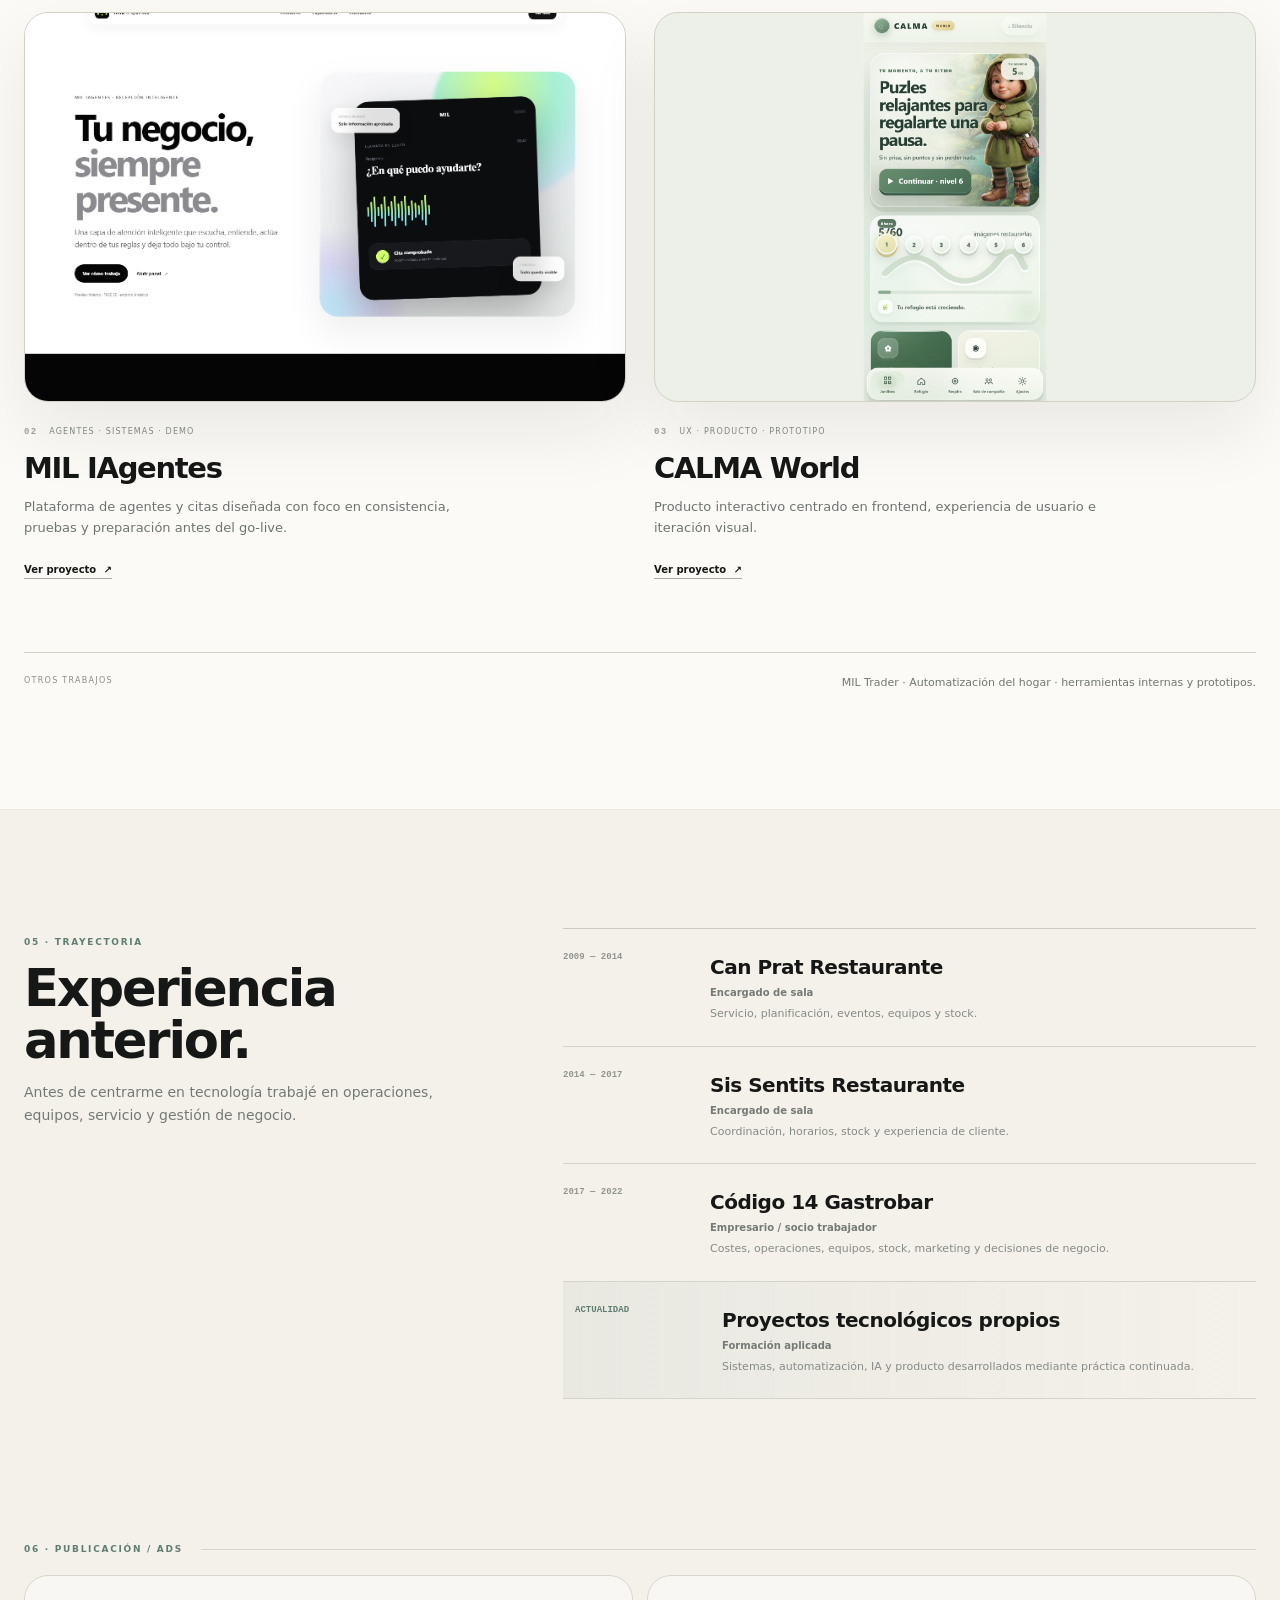
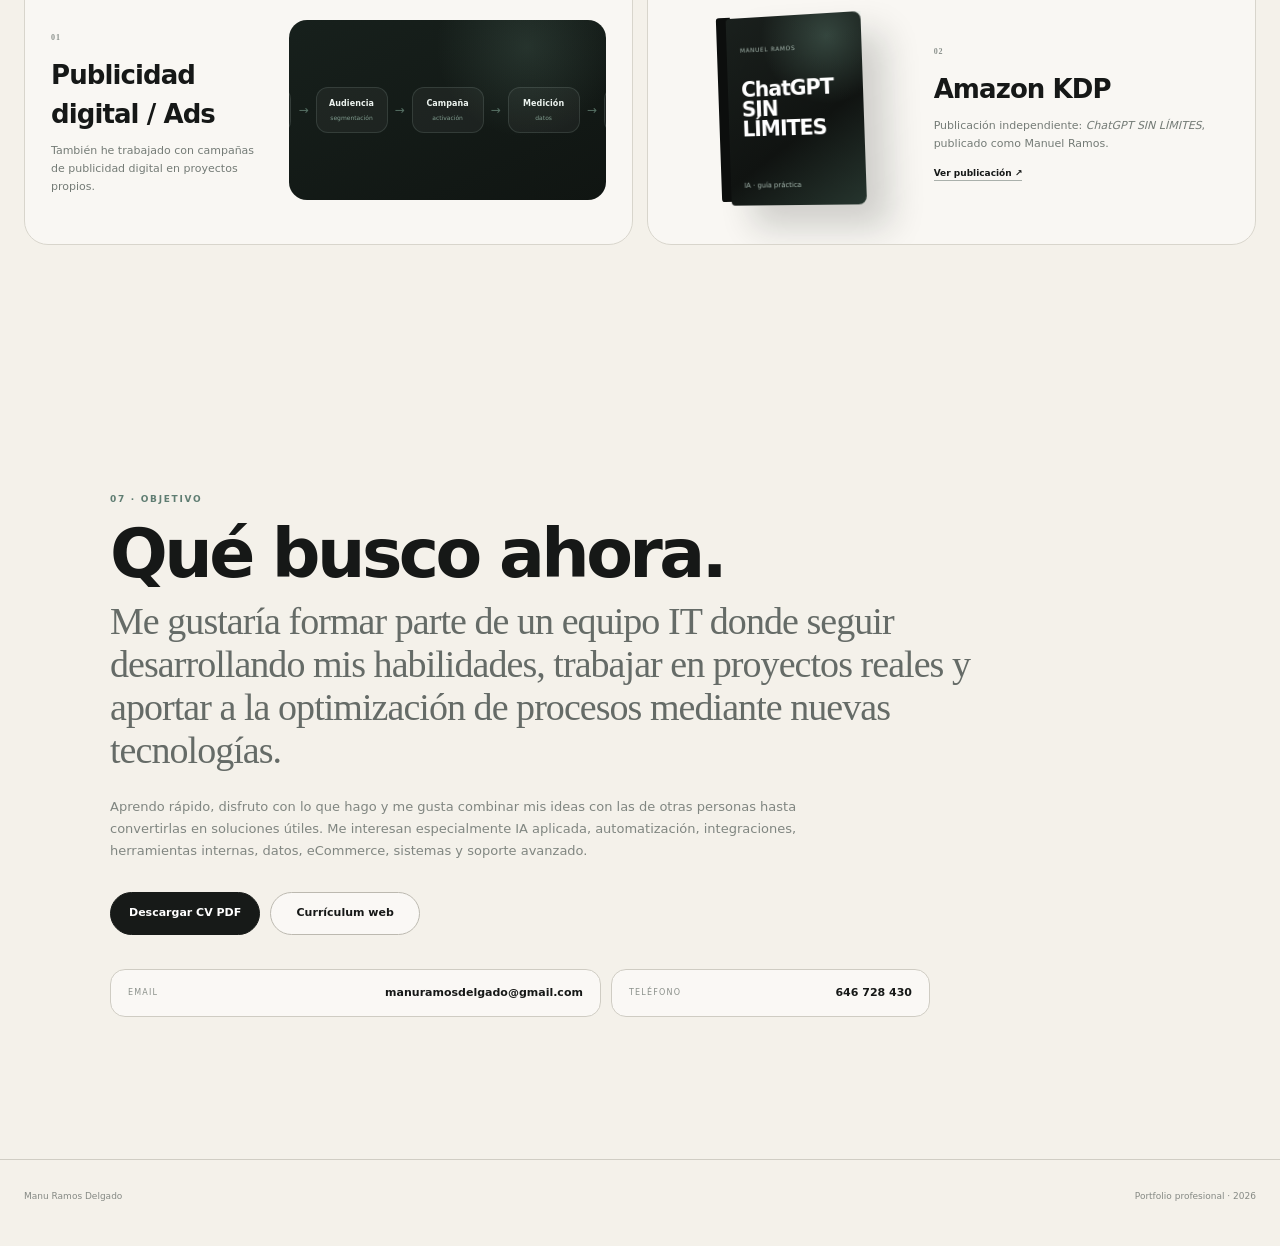
==== commit a0c6cbe6: "Simplify assistant input prompt" ====
--- a/index.html
+++ b/index.html
@@ -424,7 +424,7 @@
 
   <footer class="assistant-compose">
     <div class="compose-box">
-      <textarea id="assistantInput" rows="1" maxlength="12000" placeholder="Escribe una pregunta o pega aquí una oferta…" aria-label="Mensaje para el asistente"></textarea>
+      <textarea id="assistantInput" rows="1" maxlength="12000" placeholder="Escribe tu pregunta…" aria-label="Mensaje para el asistente"></textarea>
       <button id="assistantSend" type="button" aria-label="Enviar">↑</button>
     </div>
     <div class="assistant-footnote">
--- a/styles-v4.3.css
+++ b/styles-v4.3.css
@@ -80,3 +80,62 @@
   .ads-flow>span{min-width:0}
   .ads-flow>i:nth-of-type(2),.ads-flow>i:nth-of-type(4){display:none}
 }
+
+
+.people-strengths{
+  margin-top:46px;
+  padding-top:28px;
+  border-top:1px solid var(--line);
+}
+.people-strengths-head{
+  display:grid;
+  grid-template-columns:.72fr 1.28fr;
+  gap:40px;
+  align-items:end;
+  margin-bottom:18px;
+}
+.people-strengths-head p{
+  margin:0;
+  max-width:620px;
+  font-size:12px;
+  line-height:1.65;
+  color:#747b76;
+}
+.people-strengths-grid{
+  display:grid;
+  grid-template-columns:repeat(3,1fr);
+  gap:10px;
+}
+.people-strengths-grid article{
+  min-height:138px;
+  padding:18px;
+  border:1px solid var(--line);
+  border-radius:18px;
+  background:rgba(255,255,255,.38);
+  transition:transform .25s ease,background .25s ease,border-color .25s ease;
+}
+.people-strengths-grid article:hover{
+  transform:translateY(-2px);
+  background:rgba(255,255,255,.66);
+  border-color:#bbbdb8;
+}
+.people-strengths-grid b{
+  display:block;
+  font-size:13px;
+  letter-spacing:-.015em;
+  margin-bottom:7px;
+}
+.people-strengths-grid p{
+  margin:0;
+  font-size:10px;
+  line-height:1.58;
+  color:#747a76;
+}
+@media(max-width:900px){
+  .people-strengths-head{grid-template-columns:1fr;gap:10px}
+  .people-strengths-grid{grid-template-columns:1fr 1fr}
+}
+@media(max-width:600px){
+  .people-strengths-grid{grid-template-columns:1fr}
+  .people-strengths-grid article{min-height:auto}
+}
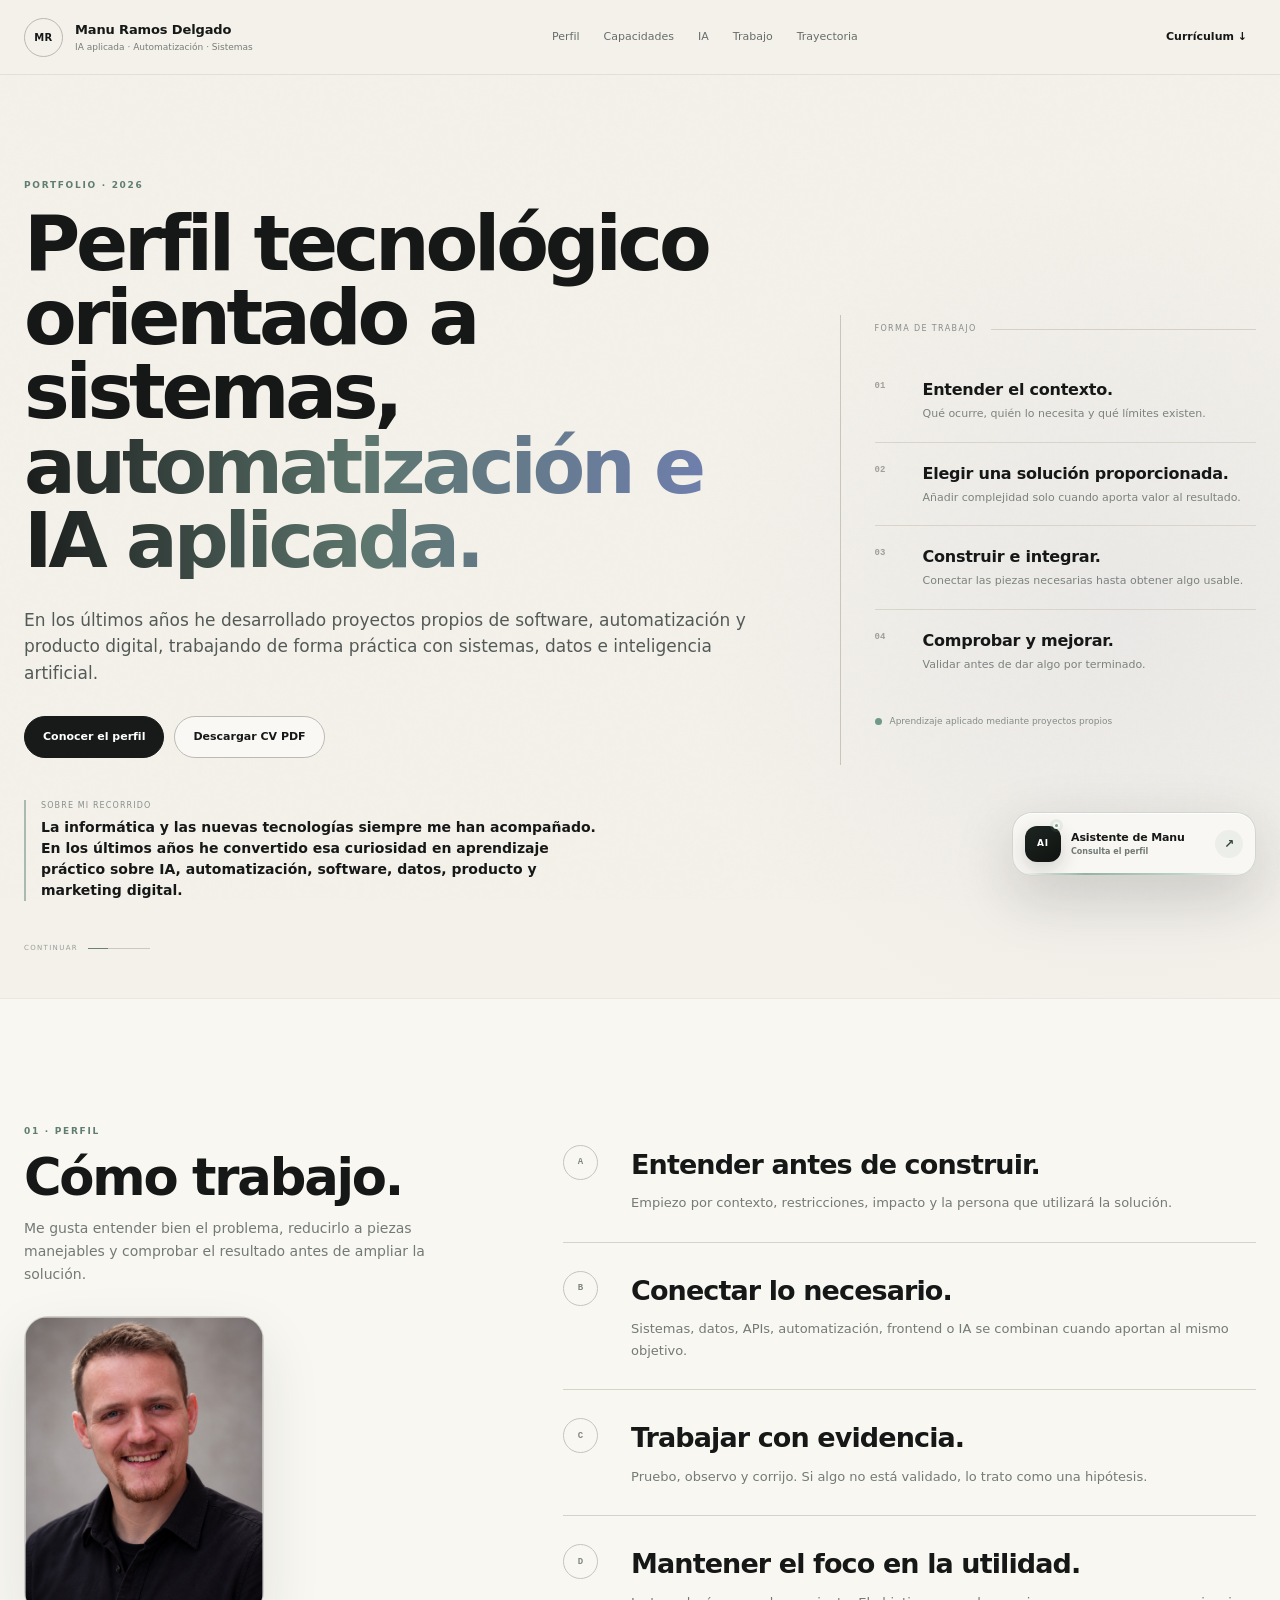
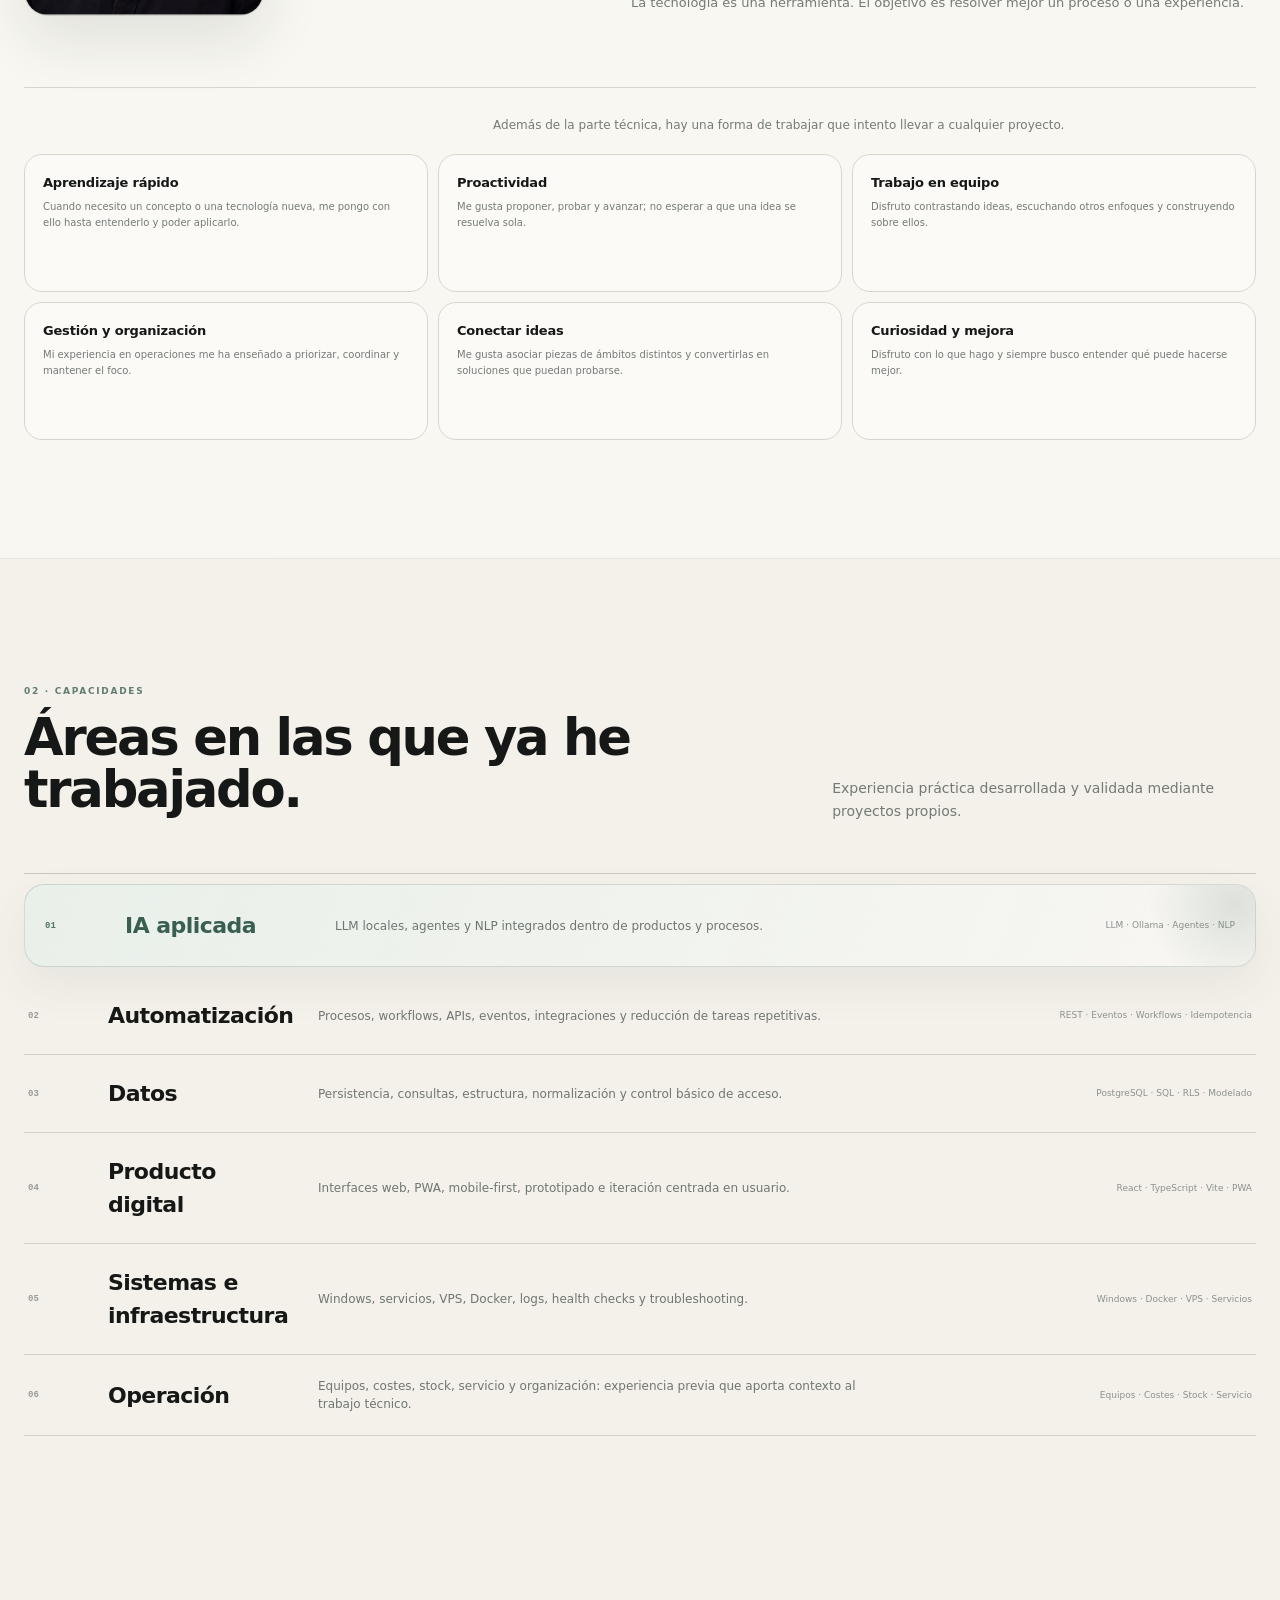
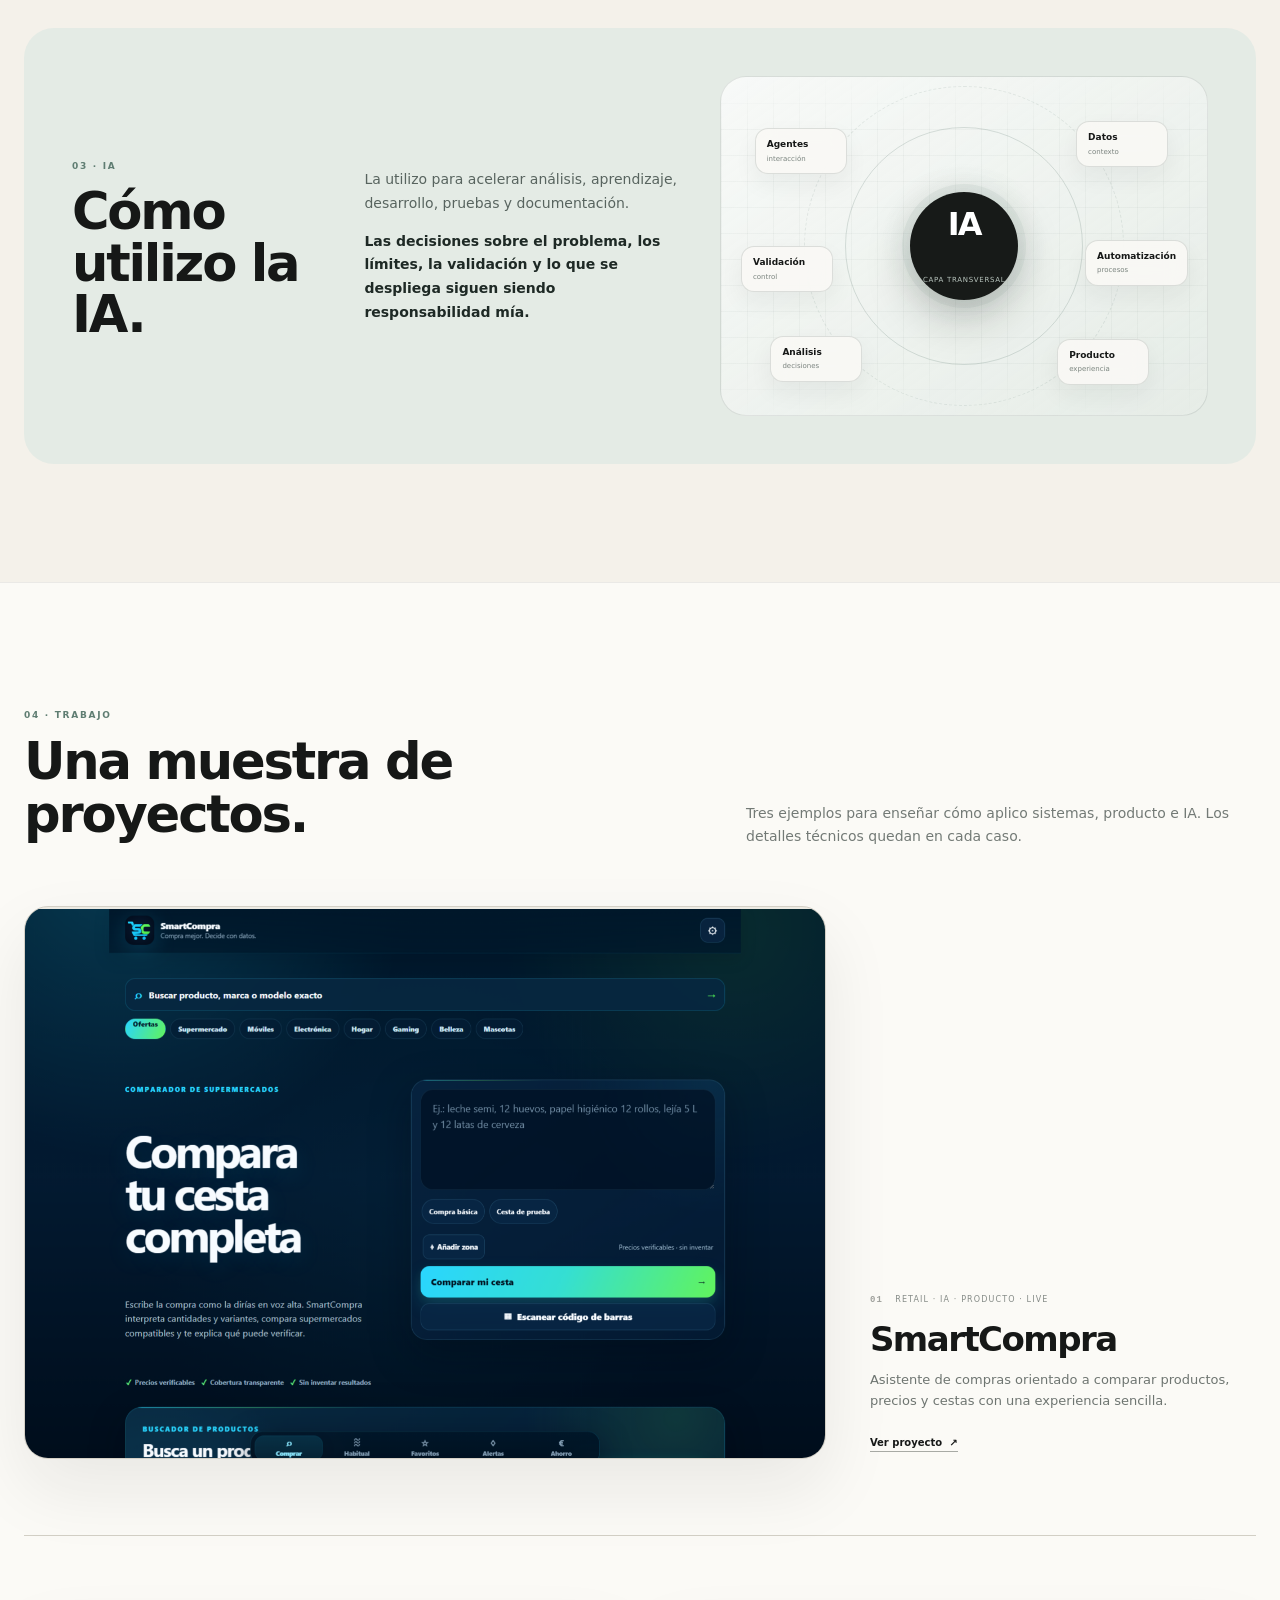
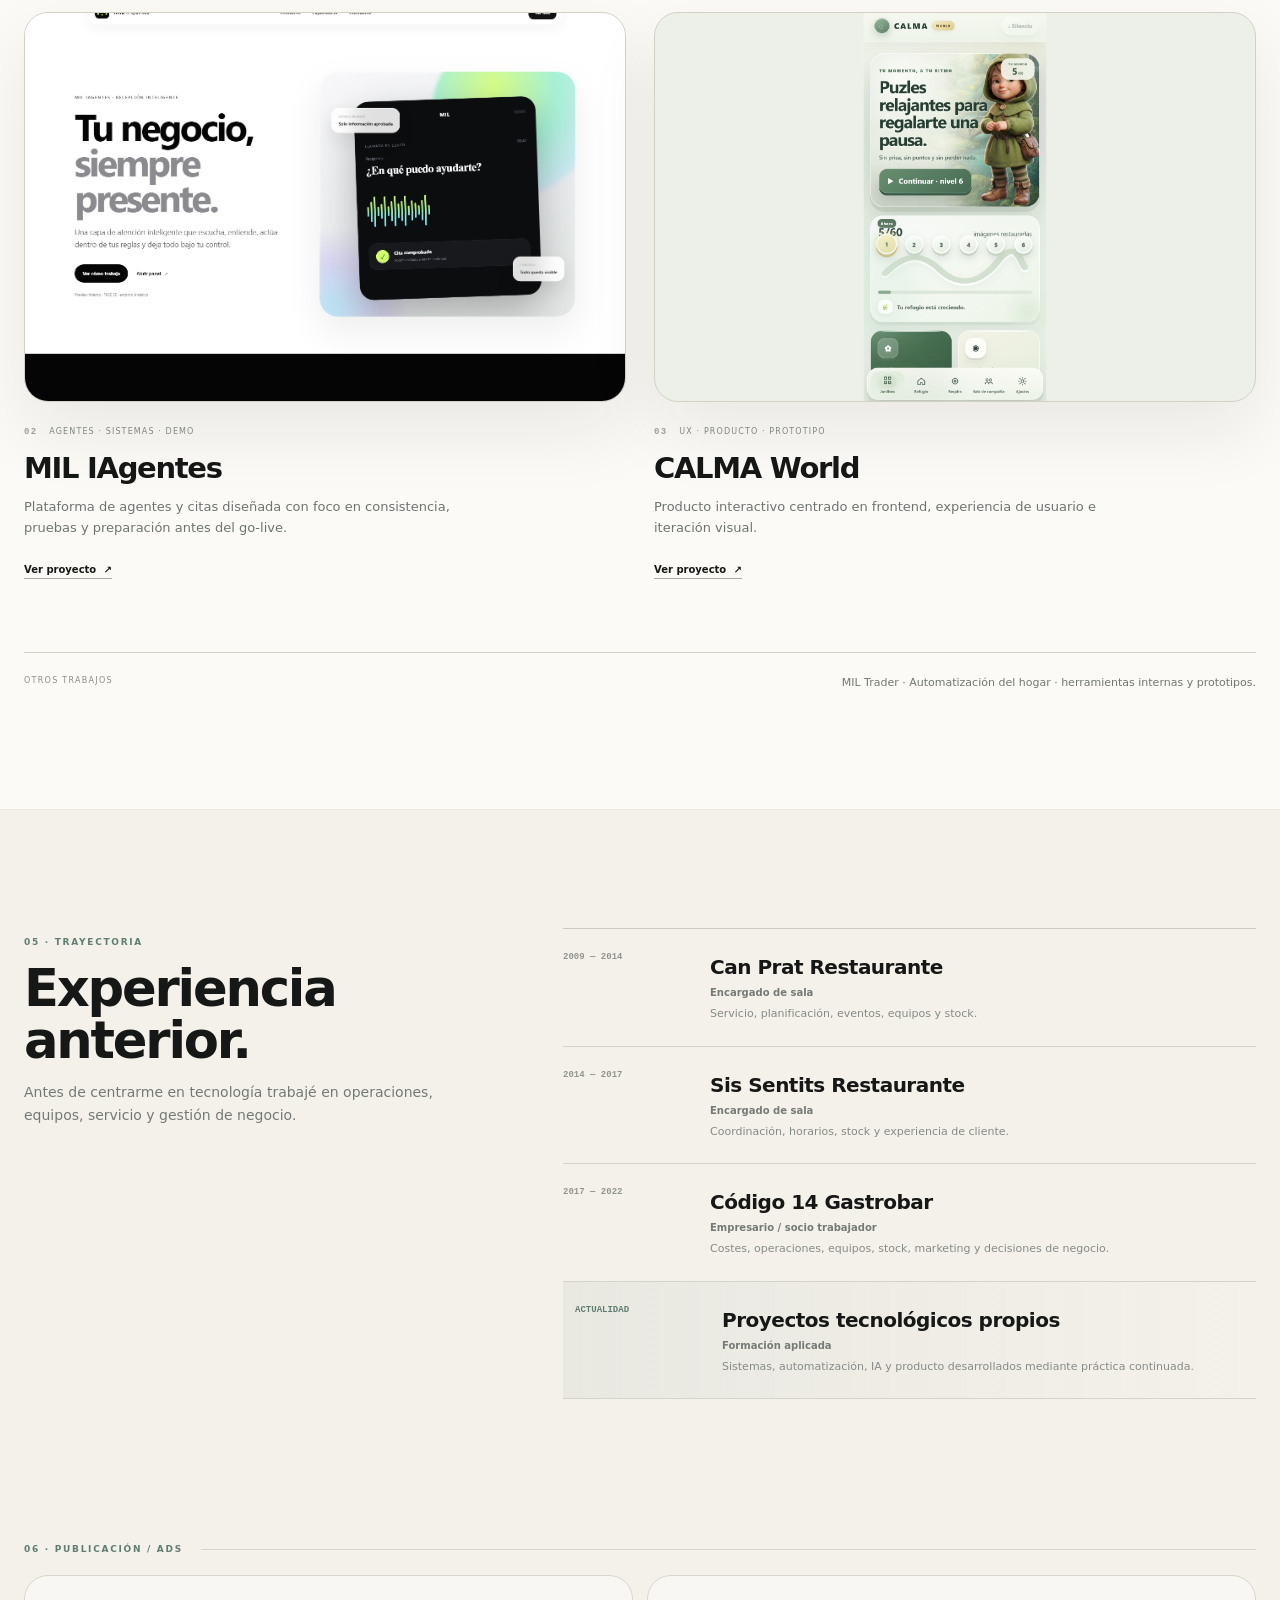
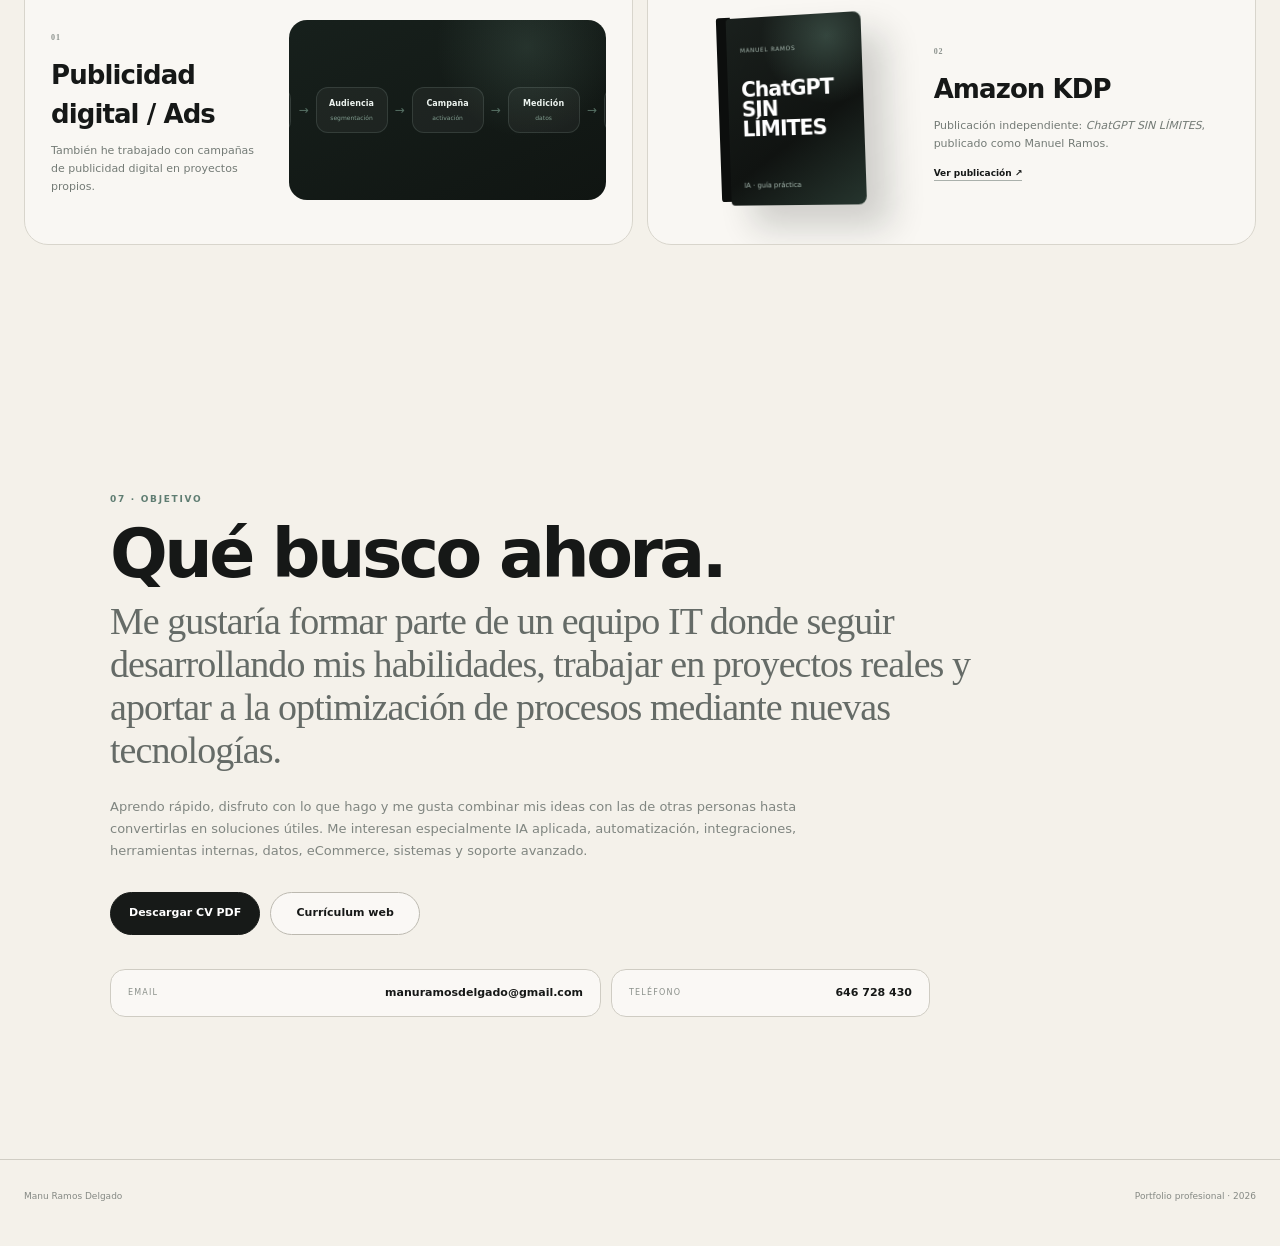
==== commit ab3c075a: "Use original CV and restore high-resolution portfolio portrait" ====
--- a/index.html
+++ b/index.html
@@ -56,7 +56,7 @@
       <a href="#trayectoria">Trayectoria</a>
     </nav>
     <div class="header-actions">
-      <a href="cv.html" class="header-link">Currículum</a>
+      <a href="Manu_Ramos_Delgado_CV.pdf" class="header-link" download>Currículum ↓</a>
     </div>
   </div>
 </header>
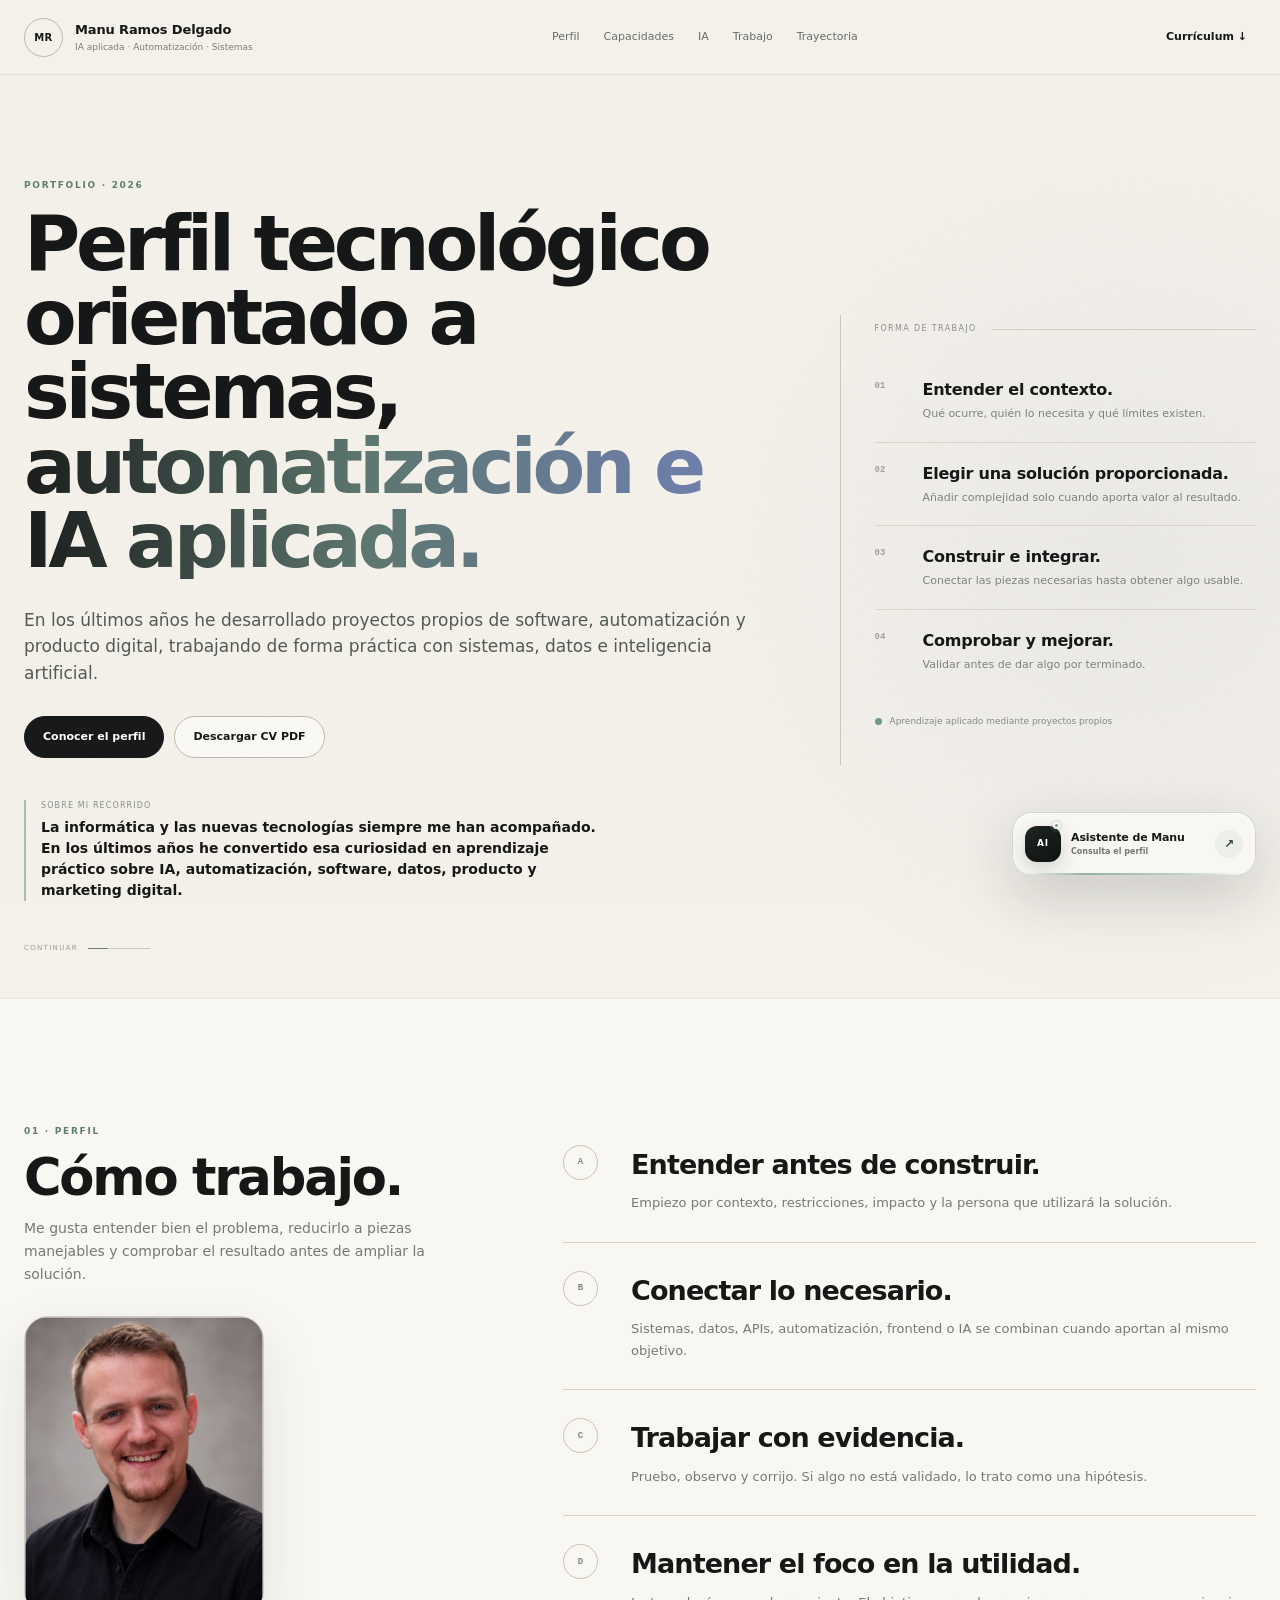
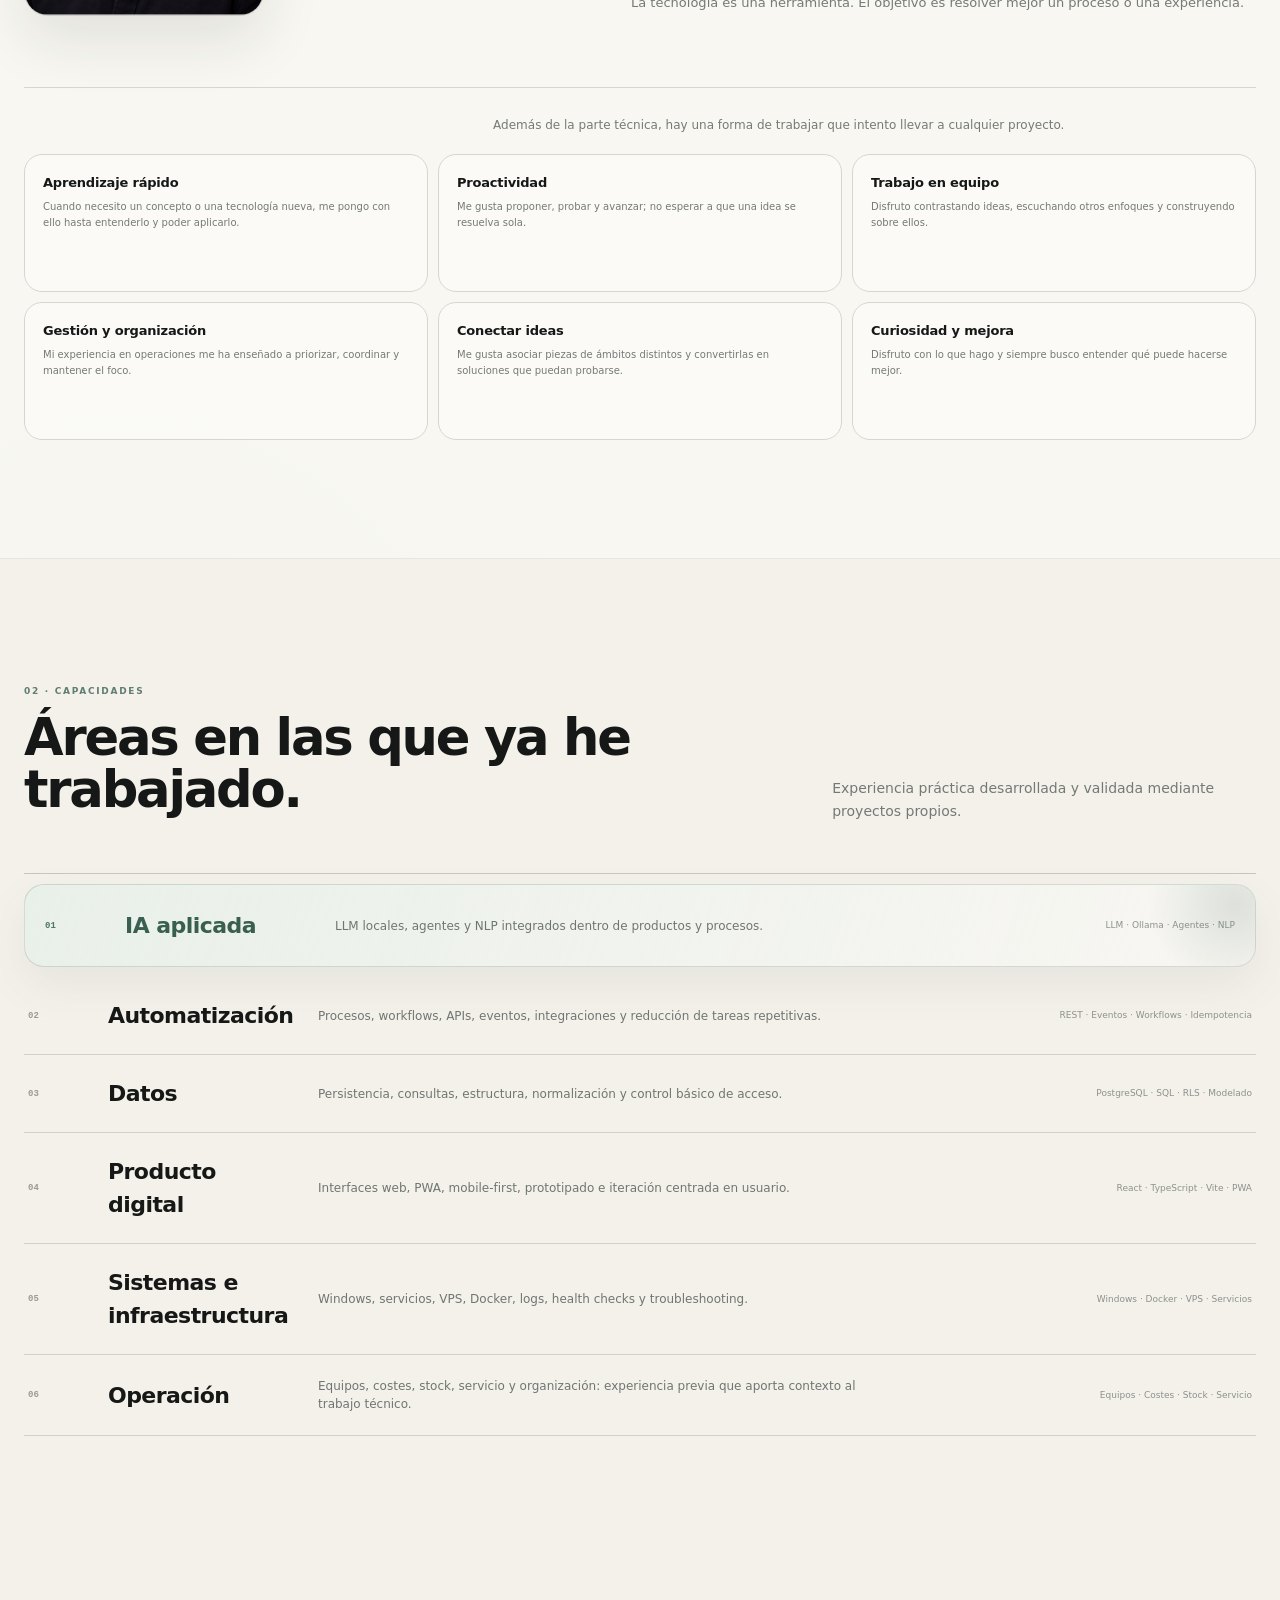
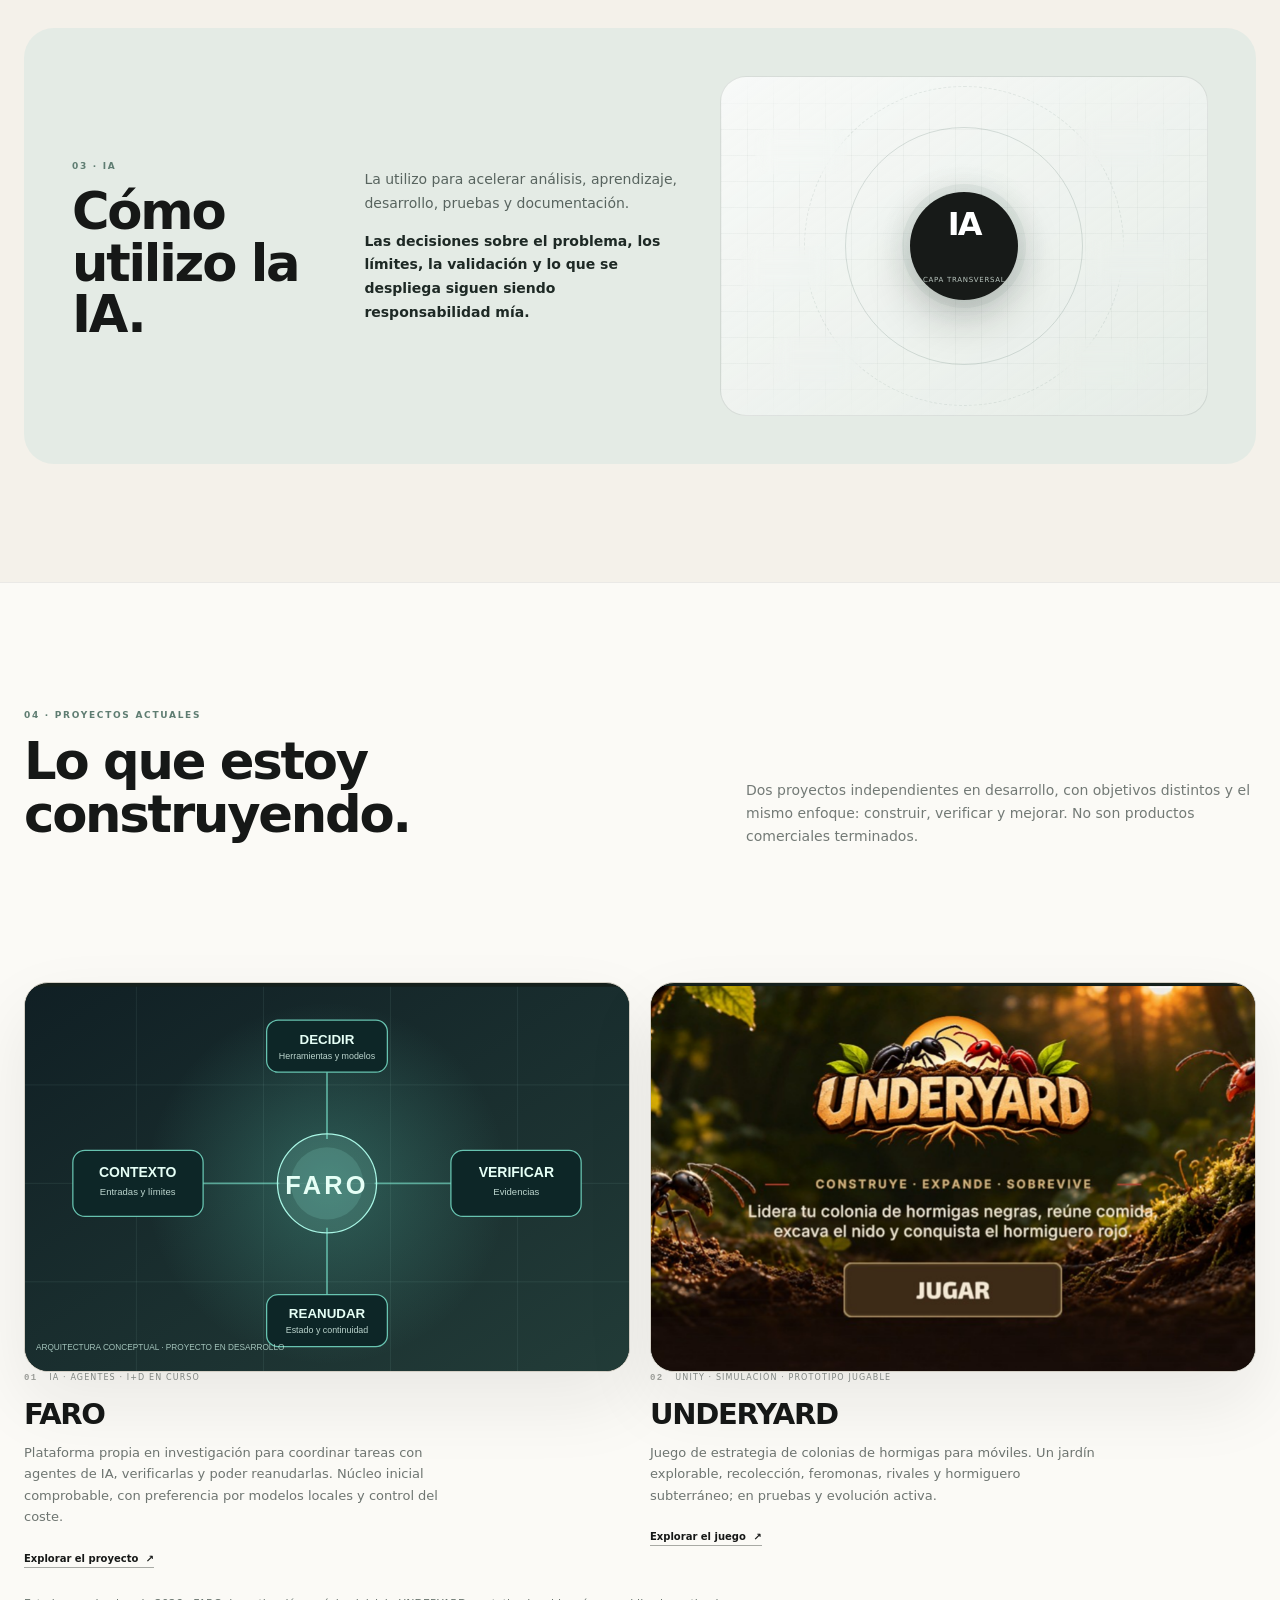
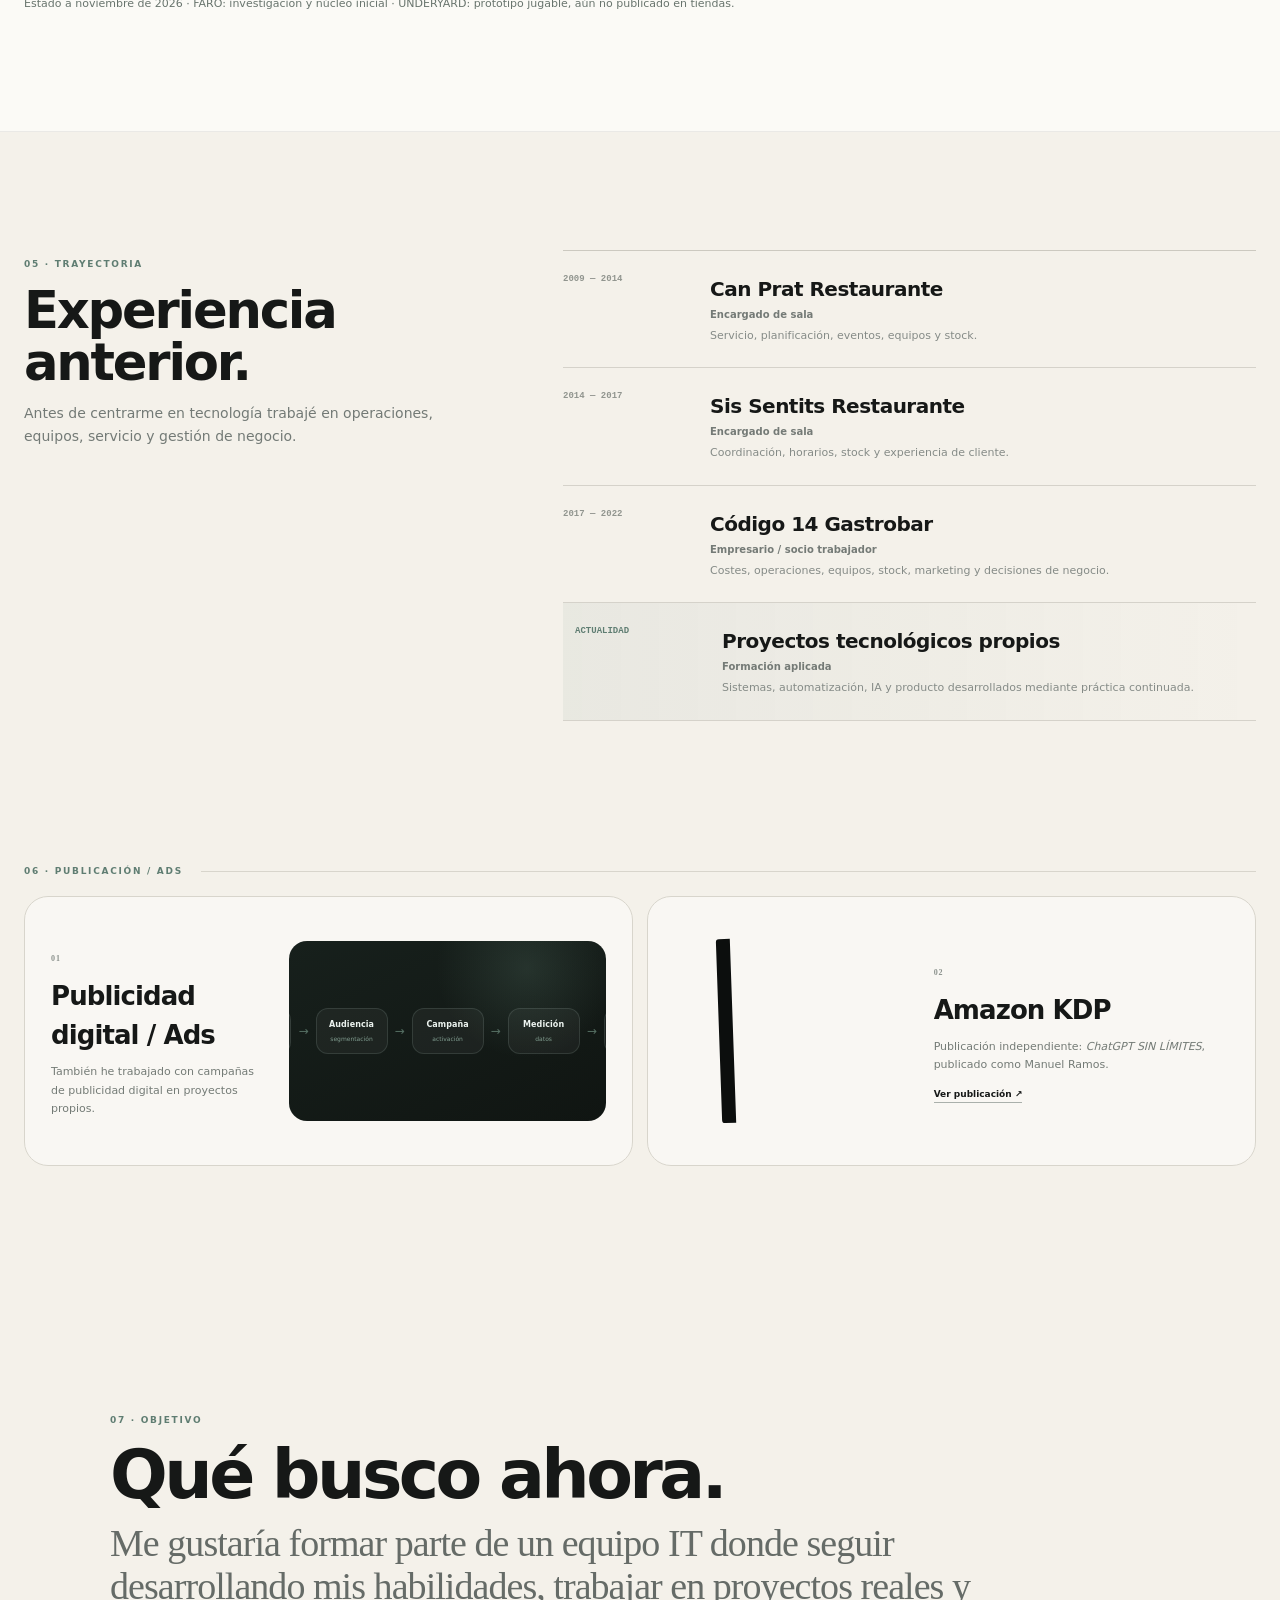
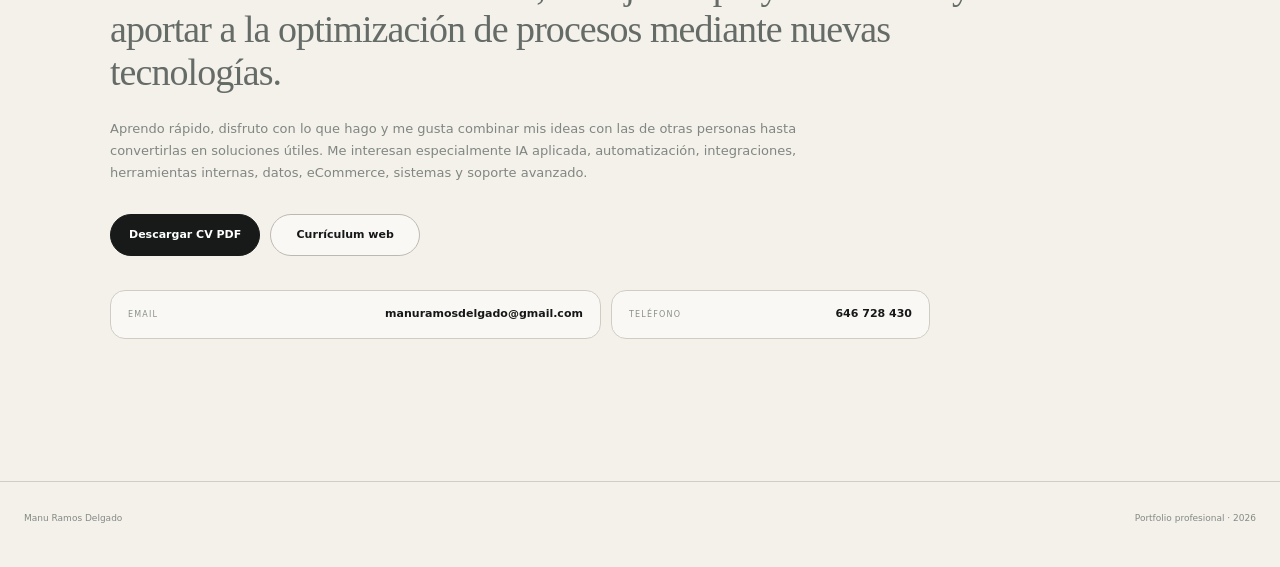
==== commit f0ff75af: "feat(portfolio): showcase FARO and UNDERYARD, retire obsolete cases" ====
--- a/index.html
+++ b/index.html
@@ -19,7 +19,7 @@
 <meta property="og:site_name" content="Manu Ramos Delgado — Portfolio">
 <meta property="og:url" content="https://manuramosdelgado.github.io/manu-tech-portfolio/">
 <meta property="og:title" content="Manu Ramos Delgado — IA aplicada, sistemas y automatización">
-<meta property="og:description" content="Portfolio profesional: proyectos propios de software, automatización y producto digital con la IA como eje transversal.">
+<meta property="og:description" content="Portfolio profesional de IA aplicada y desarrollo de videojuegos: FARO y UNDERYARD, proyectos en evolución.">
 <meta property="og:image" content="https://manuramosdelgado.github.io/manu-tech-portfolio/assets/share-card.png?v=1">
 <meta property="og:image:secure_url" content="https://manuramosdelgado.github.io/manu-tech-portfolio/assets/share-card.png?v=1">
 <meta property="og:image:type" content="image/png">
@@ -29,12 +29,13 @@
 
 <meta name="twitter:card" content="summary_large_image">
 <meta name="twitter:title" content="Manu Ramos Delgado — IA aplicada, sistemas y automatización">
-<meta name="twitter:description" content="Portfolio profesional: software, automatización, producto digital e IA aplicada.">
+<meta name="twitter:description" content="FARO y UNDERYARD: agentes de IA y simulación de hormigas en Unity, en desarrollo.">
 <meta name="twitter:image" content="https://manuramosdelgado.github.io/manu-tech-portfolio/assets/share-card.png?v=1">
 <link rel="stylesheet" href="styles-v4.css">
 <link rel="stylesheet" href="styles-v4.1.css">
 <link rel="stylesheet" href="styles-v4.2.css">
 <link rel="stylesheet" href="styles-v4.3.css">
+<link rel="stylesheet" href="portfolio-refresh.css">
 <link rel="stylesheet" href="assistant-widget-v4.css">
 <link rel="stylesheet" href="assistant-widget-v4.1.css">
 <link rel="stylesheet" href="assistant-widget-v4.2.css">
@@ -244,55 +245,34 @@
 <section class="section work-section" id="trabajo">
   <div class="shell">
     <div class="section-head work-head">
-      <div>
-        <span class="section-label">04 · TRABAJO</span>
-        <h2>Una muestra de proyectos.</h2>
-      </div>
-      <p>Tres ejemplos para enseñar cómo aplico sistemas, producto e IA. Los detalles técnicos quedan en cada caso.</p>
-    </div>
-
-    <article class="project-feature project-smart">
-      <figure class="project-image landscape">
-        <img src="assets/smartcompra-ui.png" alt="Interfaz de SmartCompra mostrando el comparador de cesta y buscador de productos" loading="lazy">
-      </figure>
-      <div class="project-copy">
-        <div class="project-meta"><span>01</span><span>RETAIL · IA · PRODUCTO · LIVE</span></div>
-        <h3>SmartCompra</h3>
-        <p>Asistente de compras orientado a comparar productos, precios y cestas con una experiencia sencilla.</p>
-        <a href="project-smartcompra.html">Ver proyecto <span>↗</span></a>
-      </div>
-    </article>
-
-    <div class="project-pair">
+      <div><span class="section-label">04 · PROYECTOS ACTUALES</span><h2>Lo que estoy construyendo.</h2></div>
+      <p>Dos proyectos independientes en desarrollo, con objetivos distintos y el mismo enfoque: construir, verificar y mejorar. No son productos comerciales terminados.</p>
+    </div>
+    <div class="project-pair featured-two">
       <article class="project-card">
         <figure class="project-image landscape compact">
-          <img src="assets/iagentes-web.png" alt="Web de demostración de MIL IAgentes" loading="lazy">
+          <img src="assets/faro-project.svg" alt="Diagrama conceptual de FARO: decisiones, pruebas y trazabilidad" loading="lazy" width="1000" height="620">
         </figure>
         <div class="project-copy">
-          <div class="project-meta"><span>02</span><span>AGENTES · SISTEMAS · DEMO</span></div>
-          <h3>MIL IAgentes</h3>
-          <p>Plataforma de agentes y citas diseñada con foco en consistencia, pruebas y preparación antes del go-live.</p>
-          <a href="project-iagentes.html">Ver proyecto <span>↗</span></a>
-        </div>
-      </article>
-
+          <div class="project-meta"><span>01</span><span>IA · AGENTES · I+D EN CURSO</span></div>
+          <h3>FARO</h3>
+          <p>Plataforma propia en investigación para coordinar tareas con agentes de IA, verificarlas y poder reanudarlas. Núcleo inicial comprobable, con preferencia por modelos locales y control del coste.</p>
+          <a href="project-faro.html">Explorar el proyecto <span>↗</span></a>
+        </div>
+      </article>
       <article class="project-card">
-        <figure class="project-image portrait compact">
-          <img src="assets/calma-ui.png" alt="Interfaz móvil de CALMA World" loading="lazy">
+        <figure class="project-image landscape compact">
+          <img src="assets/underyard-title.jpg" onerror="this.onerror=null;this.src='assets/underyard-concept.svg'" alt="Vista del prototipo de Under Yard, juego de estrategia de hormigas" loading="lazy" width="1440" height="900">
         </figure>
         <div class="project-copy">
-          <div class="project-meta"><span>03</span><span>UX · PRODUCTO · PROTOTIPO</span></div>
-          <h3>CALMA World</h3>
-          <p>Producto interactivo centrado en frontend, experiencia de usuario e iteración visual.</p>
-          <a href="project-calma.html">Ver proyecto <span>↗</span></a>
-        </div>
-      </article>
-    </div>
-
-    <div class="other-work">
-      <span>OTROS TRABAJOS</span>
-      <p>MIL Trader · Automatización del hogar · herramientas internas y prototipos.</p>
-    </div>
+          <div class="project-meta"><span>02</span><span>UNITY · SIMULACIÓN · PROTOTIPO JUGABLE</span></div>
+          <h3>UNDERYARD</h3>
+          <p>Juego de estrategia de colonias de hormigas para móviles. Un jardín explorable, recolección, feromonas, rivales y hormiguero subterráneo; en pruebas y evolución activa.</p>
+          <a href="project-underyard.html">Explorar el juego <span>↗</span></a>
+        </div>
+      </article>
+    </div>
+    <p class="project-honesty">Estado a noviembre de 2026 · FARO: investigación y núcleo inicial · UNDERYARD: prototipo jugable, aún no publicado en tiendas.</p>
   </div>
 </section>
 
--- a/portfolio-refresh.css
+++ b/portfolio-refresh.css
@@ -0,0 +1,14 @@
+/* Selección actual: dos proyectos, misma relevancia editorial. */
+.featured-two{display:grid;grid-template-columns:repeat(2,minmax(0,1fr));gap:20px;margin-top:30px}
+.featured-two .project-card{min-width:0;height:100%;display:flex;flex-direction:column}
+.featured-two .project-image{aspect-ratio:16/10;background:#15201c;margin:0}
+.featured-two .project-image img{width:100%;height:100%;object-fit:cover}
+.featured-two .project-copy{flex:1}
+.project-honesty{font-size:11px;line-height:1.65;color:#68746d;margin:20px 0 0}
+.case-columns{display:grid;grid-template-columns:repeat(3,minmax(0,1fr));gap:13px;margin:0 auto 70px}
+.case-columns article{padding:24px;border:1px solid #d6d2c8;background:#fffdf8;border-radius:18px}
+.case-columns h3{font-size:18px;letter-spacing:-.02em;margin:8px 0}
+.case-columns p{font-size:12px;line-height:1.65;color:#606b66;margin:0}
+.case-columns .case-eyebrow{font-size:9px;letter-spacing:.12em;text-transform:uppercase;font-weight:800;color:#527966}
+.case-disclosure{font-size:11px;color:#68736c;margin:-45px auto 72px;line-height:1.6}
+@media(max-width:720px){.featured-two,.case-columns{grid-template-columns:1fr}.featured-two .project-image{aspect-ratio:16/10}}
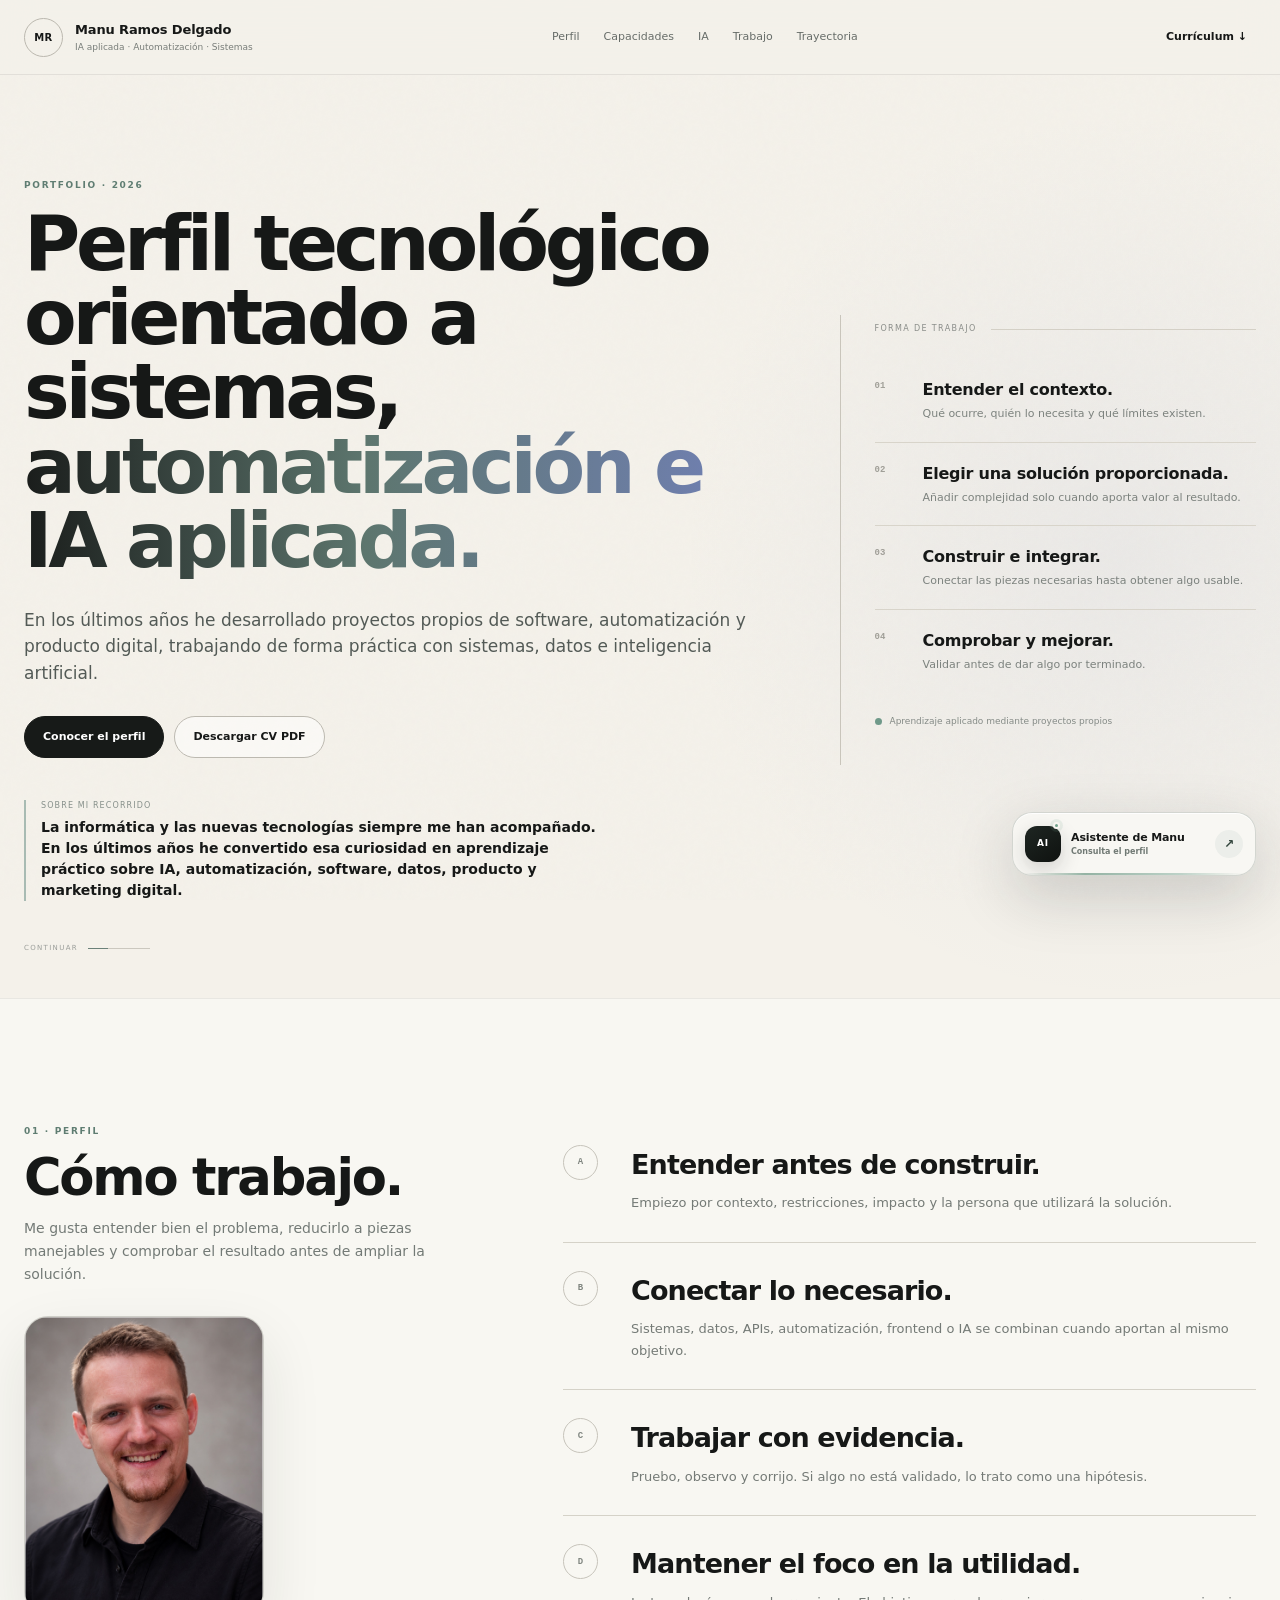
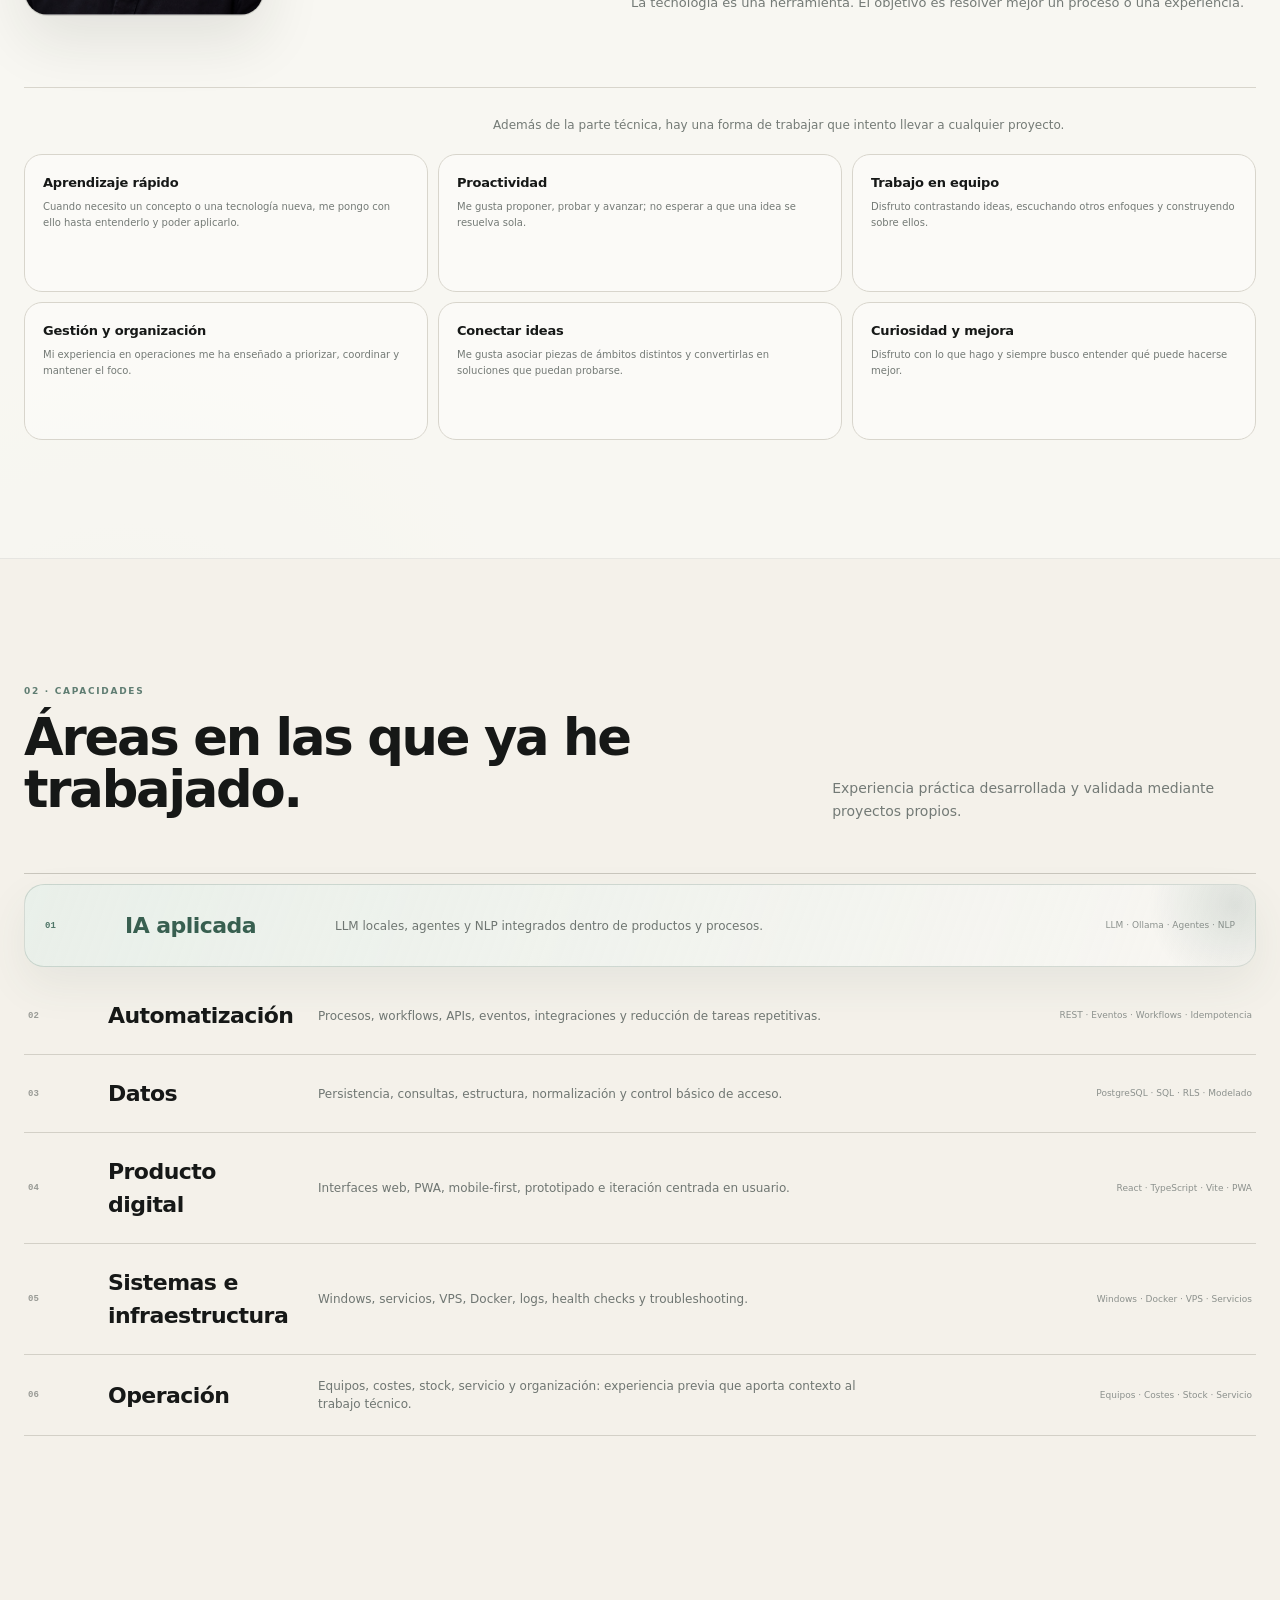
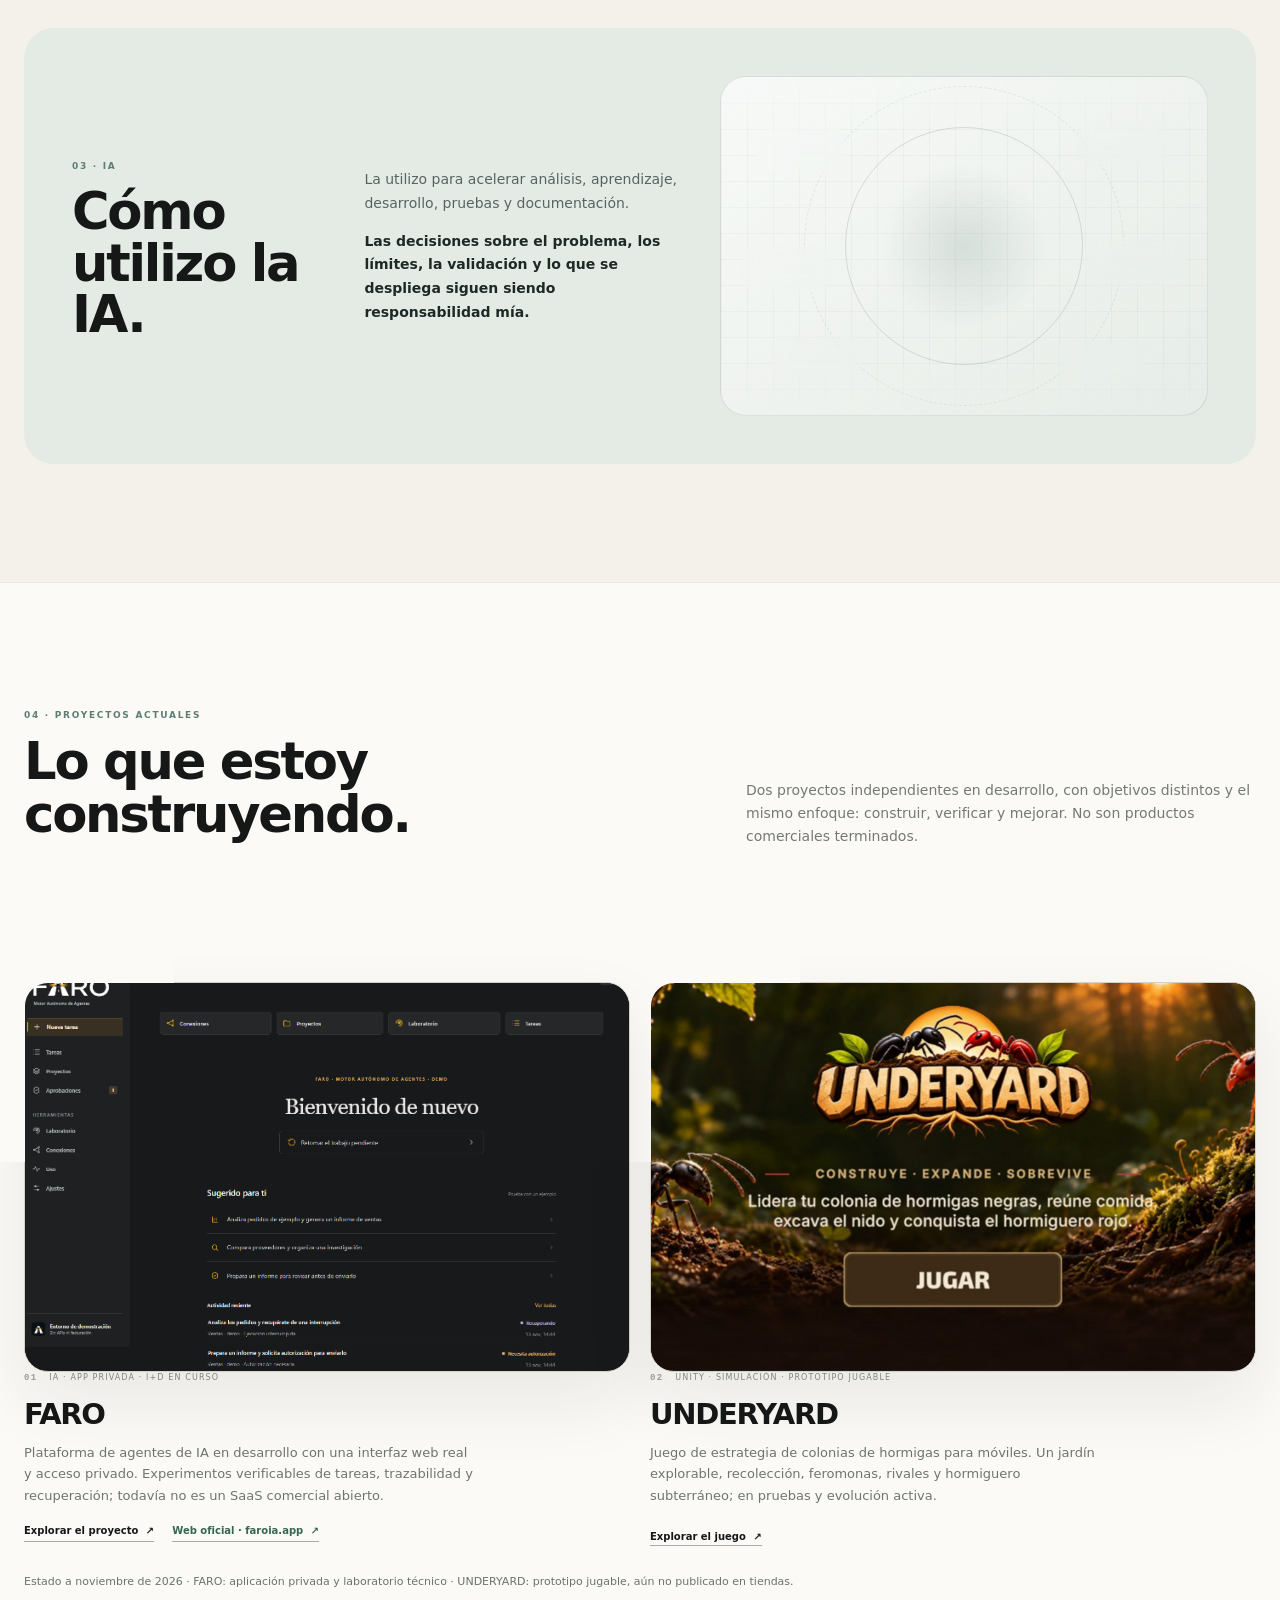
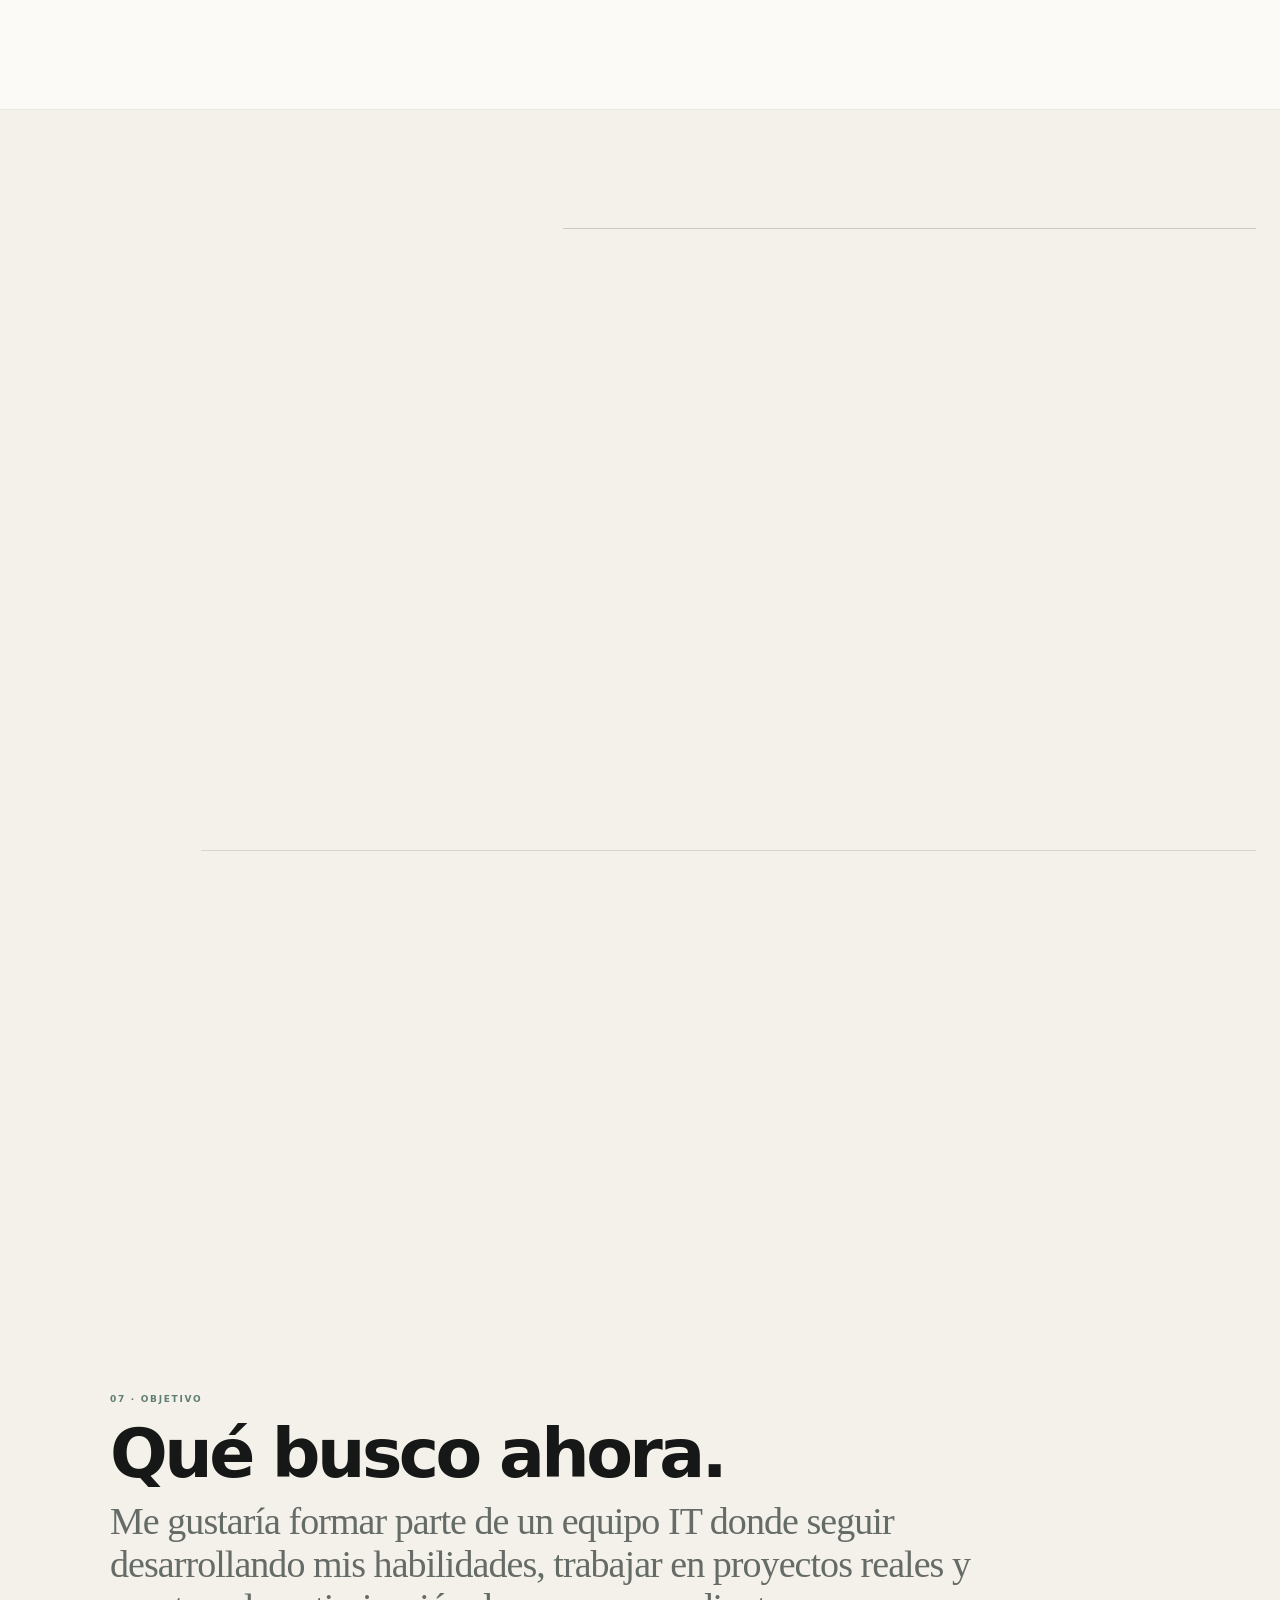
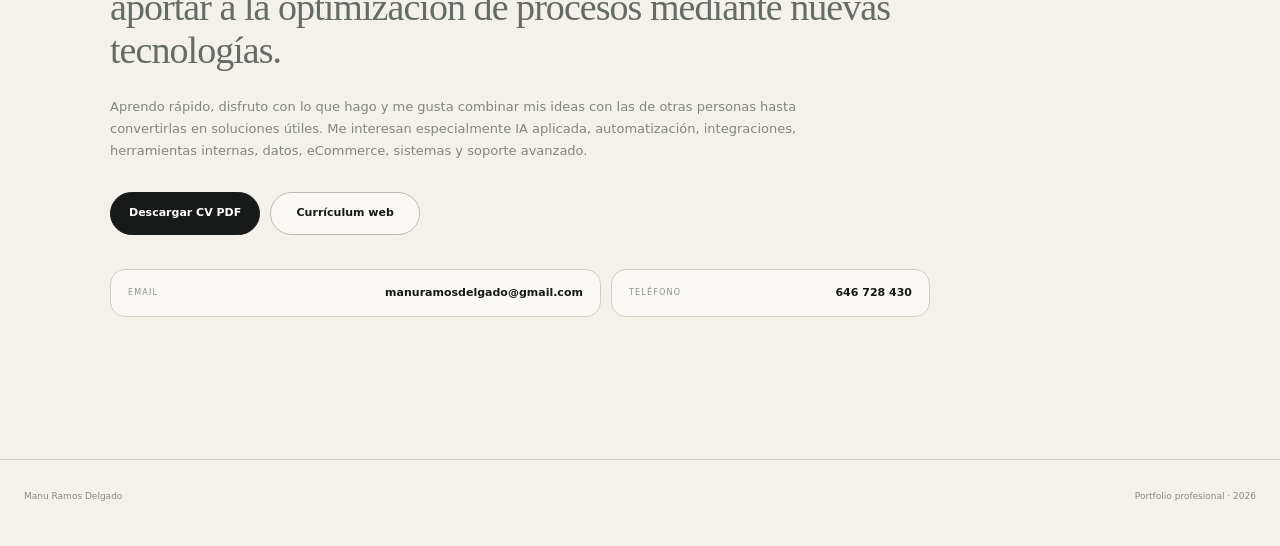
==== commit 94764ab1: "feat(portfolio): FARO real UI screenshots and public landing link" ====
--- a/index.html
+++ b/index.html
@@ -251,13 +251,13 @@
     <div class="project-pair featured-two">
       <article class="project-card">
         <figure class="project-image landscape compact">
-          <img src="assets/faro-project.svg" alt="Diagrama conceptual de FARO: decisiones, pruebas y trazabilidad" loading="lazy" width="1000" height="620">
+          <img src="assets/faro-app-home.png" alt="Captura real de la interfaz FARO CP072: tareas, proyectos y aprobaciones en entorno de demostración" loading="lazy" width="1000" height="620">
         </figure>
         <div class="project-copy">
-          <div class="project-meta"><span>01</span><span>IA · AGENTES · I+D EN CURSO</span></div>
+          <div class="project-meta"><span>01</span><span>IA · APP PRIVADA · I+D EN CURSO</span></div>
           <h3>FARO</h3>
-          <p>Plataforma propia en investigación para coordinar tareas con agentes de IA, verificarlas y poder reanudarlas. Núcleo inicial comprobable, con preferencia por modelos locales y control del coste.</p>
-          <a href="project-faro.html">Explorar el proyecto <span>↗</span></a>
+          <p>Plataforma de agentes de IA en desarrollo con una interfaz web real y acceso privado. Experimentos verificables de tareas, trazabilidad y recuperación; todavía no es un SaaS comercial abierto.</p>
+          <div class="faro-card-links"><a href="project-faro.html">Explorar el proyecto <span>↗</span></a><a href="https://faroia.app/" target="_blank" rel="noopener noreferrer">Web oficial · faroia.app <span>↗</span></a></div>
         </div>
       </article>
       <article class="project-card">
@@ -272,7 +272,7 @@
         </div>
       </article>
     </div>
-    <p class="project-honesty">Estado a noviembre de 2026 · FARO: investigación y núcleo inicial · UNDERYARD: prototipo jugable, aún no publicado en tiendas.</p>
+    <p class="project-honesty">Estado a noviembre de 2026 · FARO: aplicación privada y laboratorio técnico · UNDERYARD: prototipo jugable, aún no publicado en tiendas.</p>
   </div>
 </section>
 
--- a/portfolio-refresh.css
+++ b/portfolio-refresh.css
@@ -12,3 +12,30 @@
 .case-columns .case-eyebrow{font-size:9px;letter-spacing:.12em;text-transform:uppercase;font-weight:800;color:#527966}
 .case-disclosure{font-size:11px;color:#68736c;margin:-45px auto 72px;line-height:1.6}
 @media(max-width:720px){.featured-two,.case-columns{grid-template-columns:1fr}.featured-two .project-image{aspect-ratio:16/10}}
+
+/* FARO: capturas reales de laboratorio; presentación diferenciada de producto comercial. */
+.faro-card-links{display:flex;align-items:center;gap:18px;flex-wrap:wrap}
+.faro-card-links a:nth-child(2){color:#346650}
+.featured-two .project-card:first-child .project-image img{object-position:center 7%}
+.case-faro .faro-live-actions{display:flex;gap:12px;flex-wrap:wrap;margin:4px auto 24px}
+.case-faro .faro-live-actions .button{font-size:10px;text-decoration:none}
+.case-faro .faro-main-shot{margin-bottom:48px}
+.case-faro .faro-main-shot .product-stage-inner{aspect-ratio:16/10;background:#171919}
+.case-faro .faro-main-shot .product-stage-inner img{object-fit:cover;object-position:center top}
+.case-faro .faro-gallery-section{margin:0 auto 80px}
+.case-faro .faro-gallery-head{display:grid;grid-template-columns:1fr 1fr;gap:30px;align-items:end;margin-bottom:20px}
+.case-faro .faro-gallery-head h2{font-size:clamp(28px,4vw,48px);line-height:1.05;margin:12px 0 0;letter-spacing:-.04em}
+.case-faro .faro-gallery-head p{font-size:12px;line-height:1.7;color:#67726b;max-width:450px;margin:0}
+.case-faro .faro-shot-grid{display:grid;grid-template-columns:1.6fr .75fr;gap:16px}
+.case-faro .faro-shot{background:#191c1e;border:1px solid #373c3b;border-radius:18px;overflow:hidden;margin:0;min-width:0}
+.case-faro .faro-shot img{width:100%;height:320px;object-fit:cover;object-position:top left;display:block;background:#191c1e}
+.case-faro .faro-shot-mobile img{object-fit:contain;object-position:center center}
+.case-faro .faro-shot figcaption{padding:12px 15px;font-size:10px;color:#e9e5da}
+@media(max-width:720px){
+.case-faro .faro-gallery-head{grid-template-columns:1fr;gap:12px}
+.case-faro .faro-shot-grid{grid-template-columns:1fr 1fr;gap:10px}
+.case-faro .faro-shot img,.case-faro .faro-shot-mobile img{height:205px}
+.case-faro .faro-live-actions{display:flex;flex-direction:column;align-items:stretch}
+.case-faro .faro-live-actions .button{text-align:center}
+.faro-card-links{gap:10px 18px}
+}
